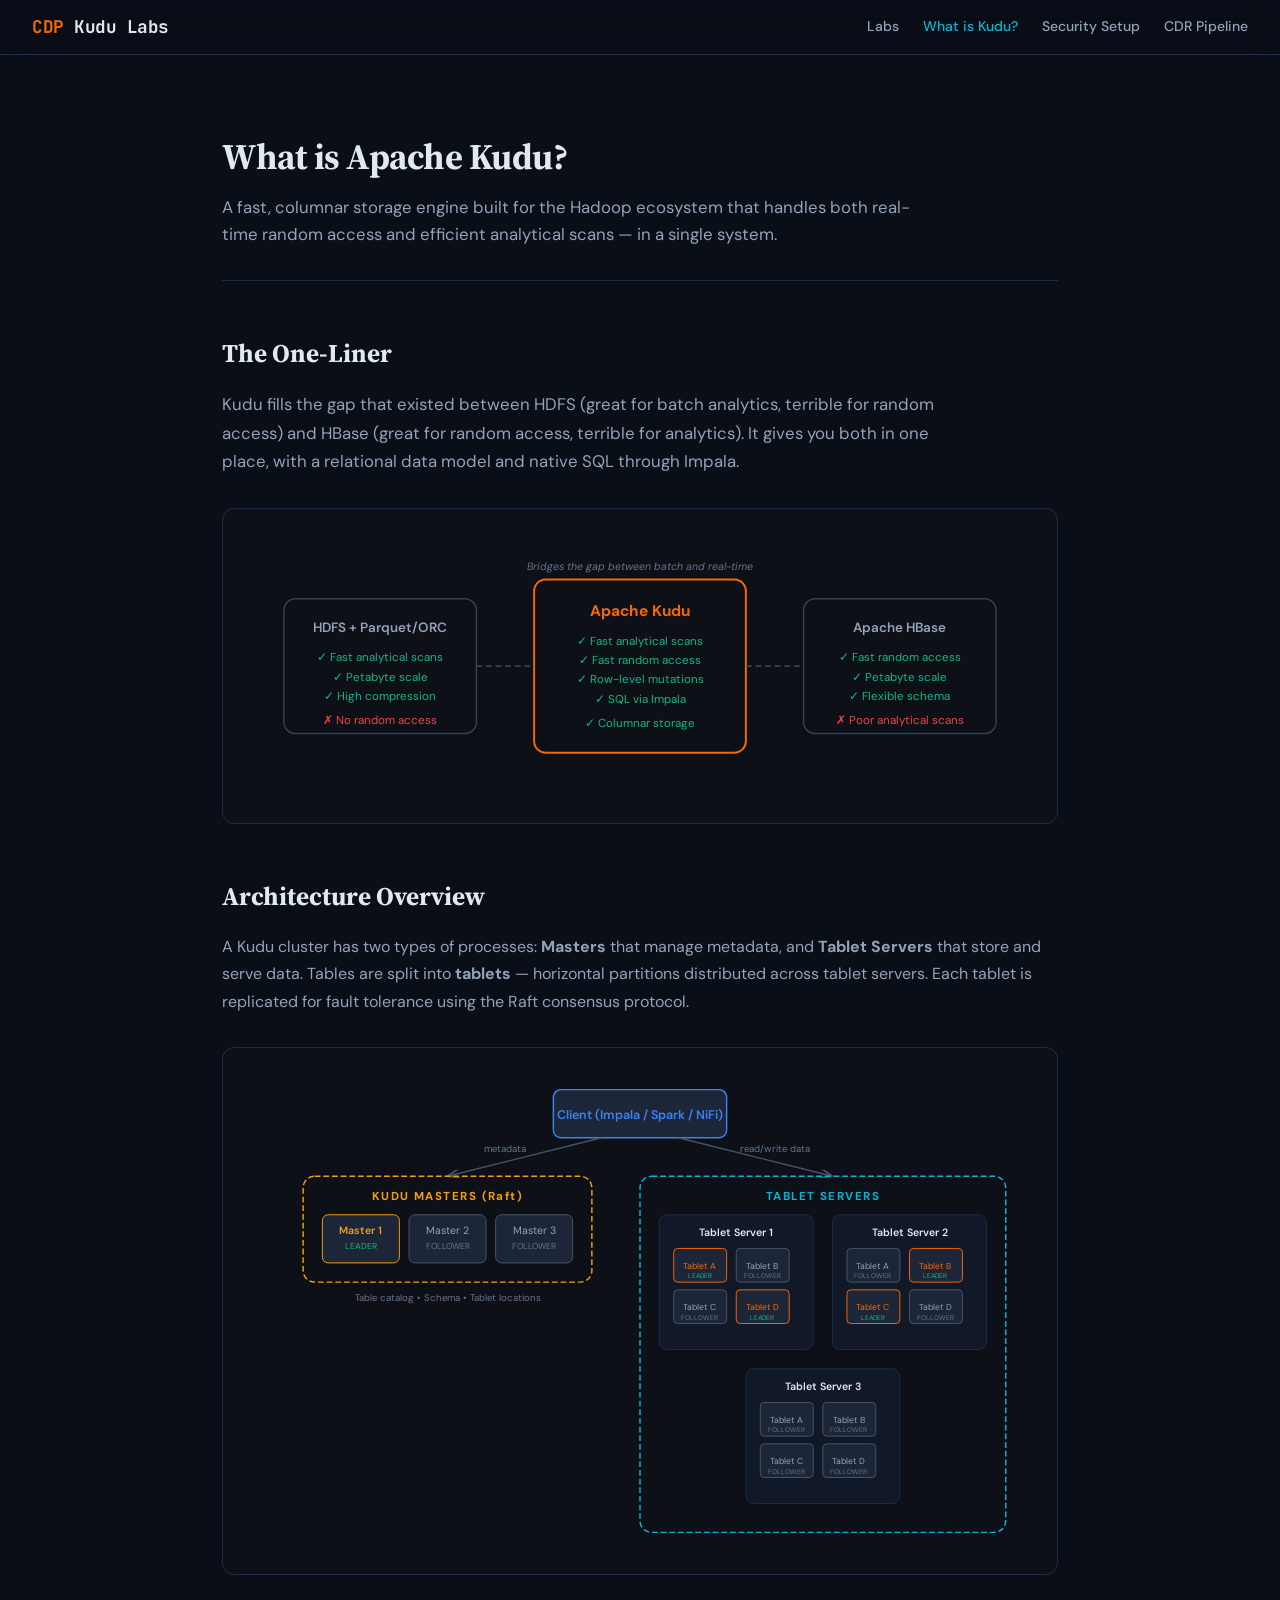
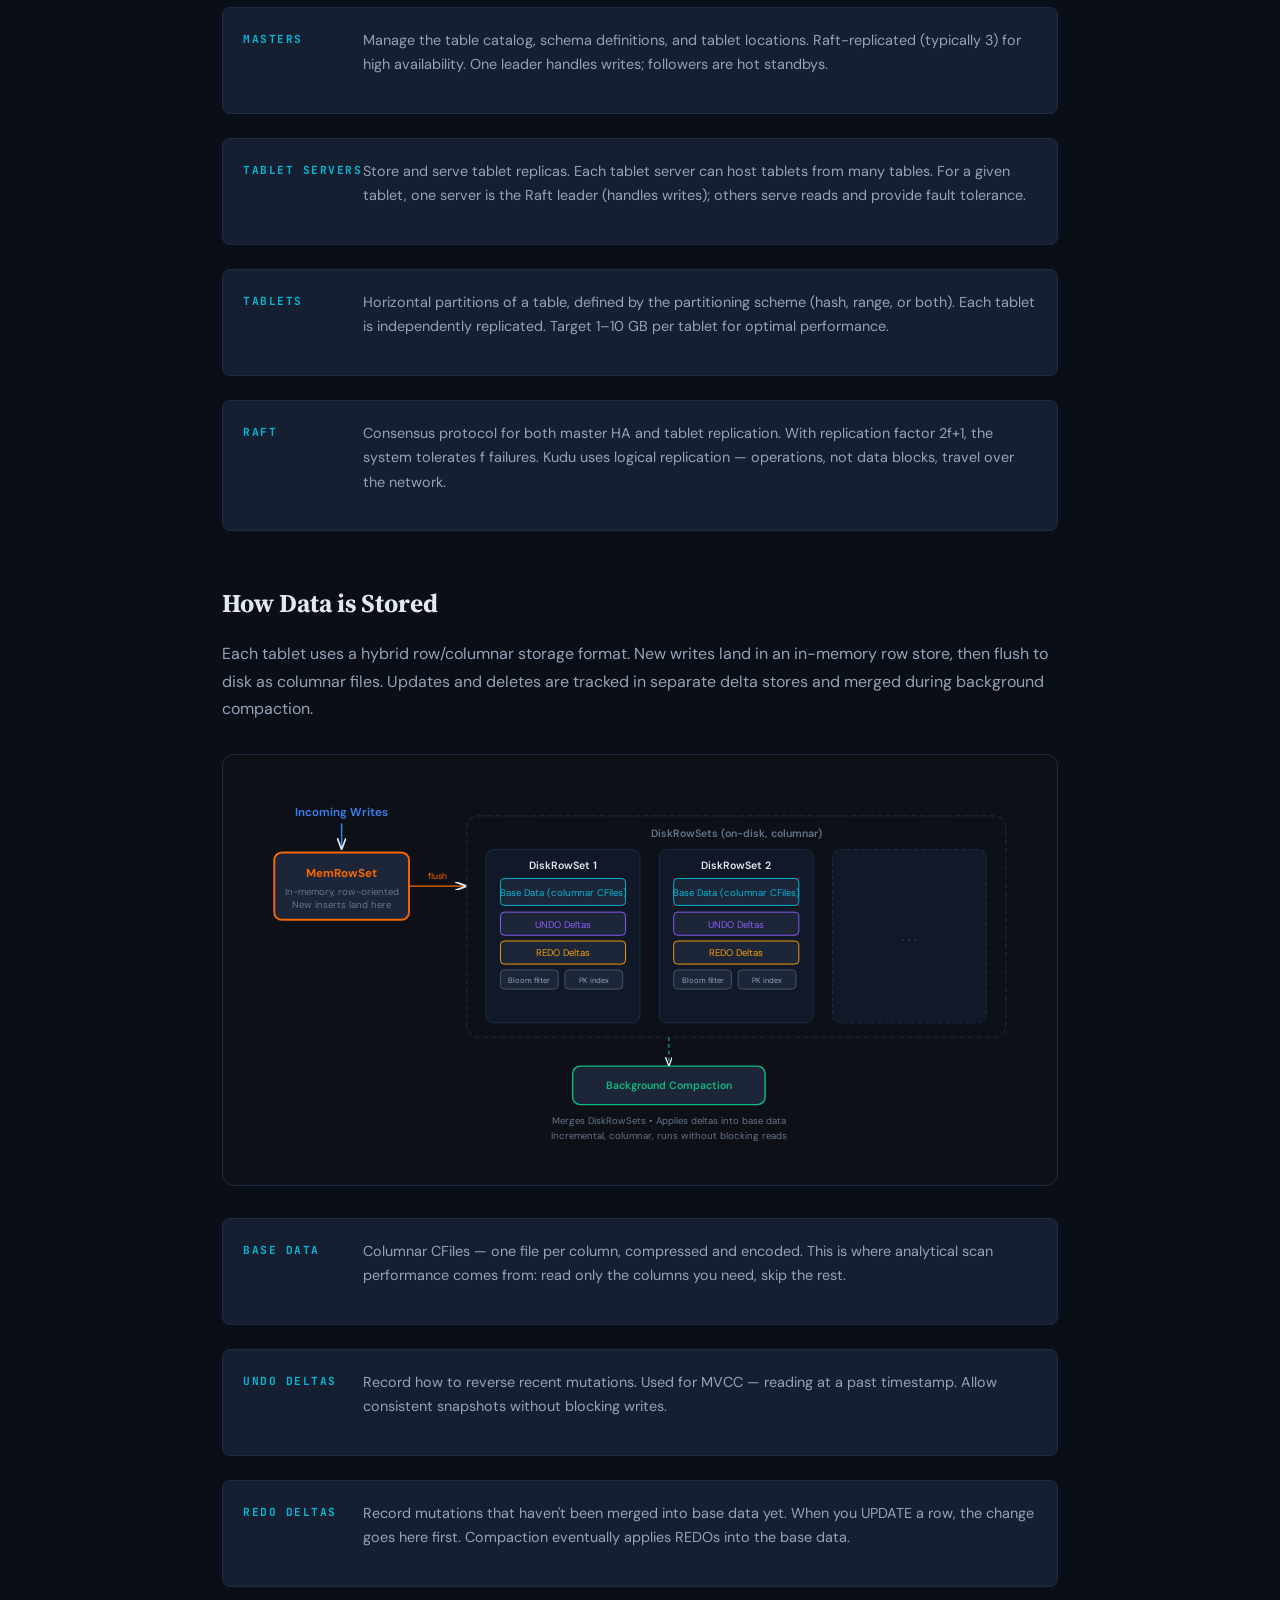
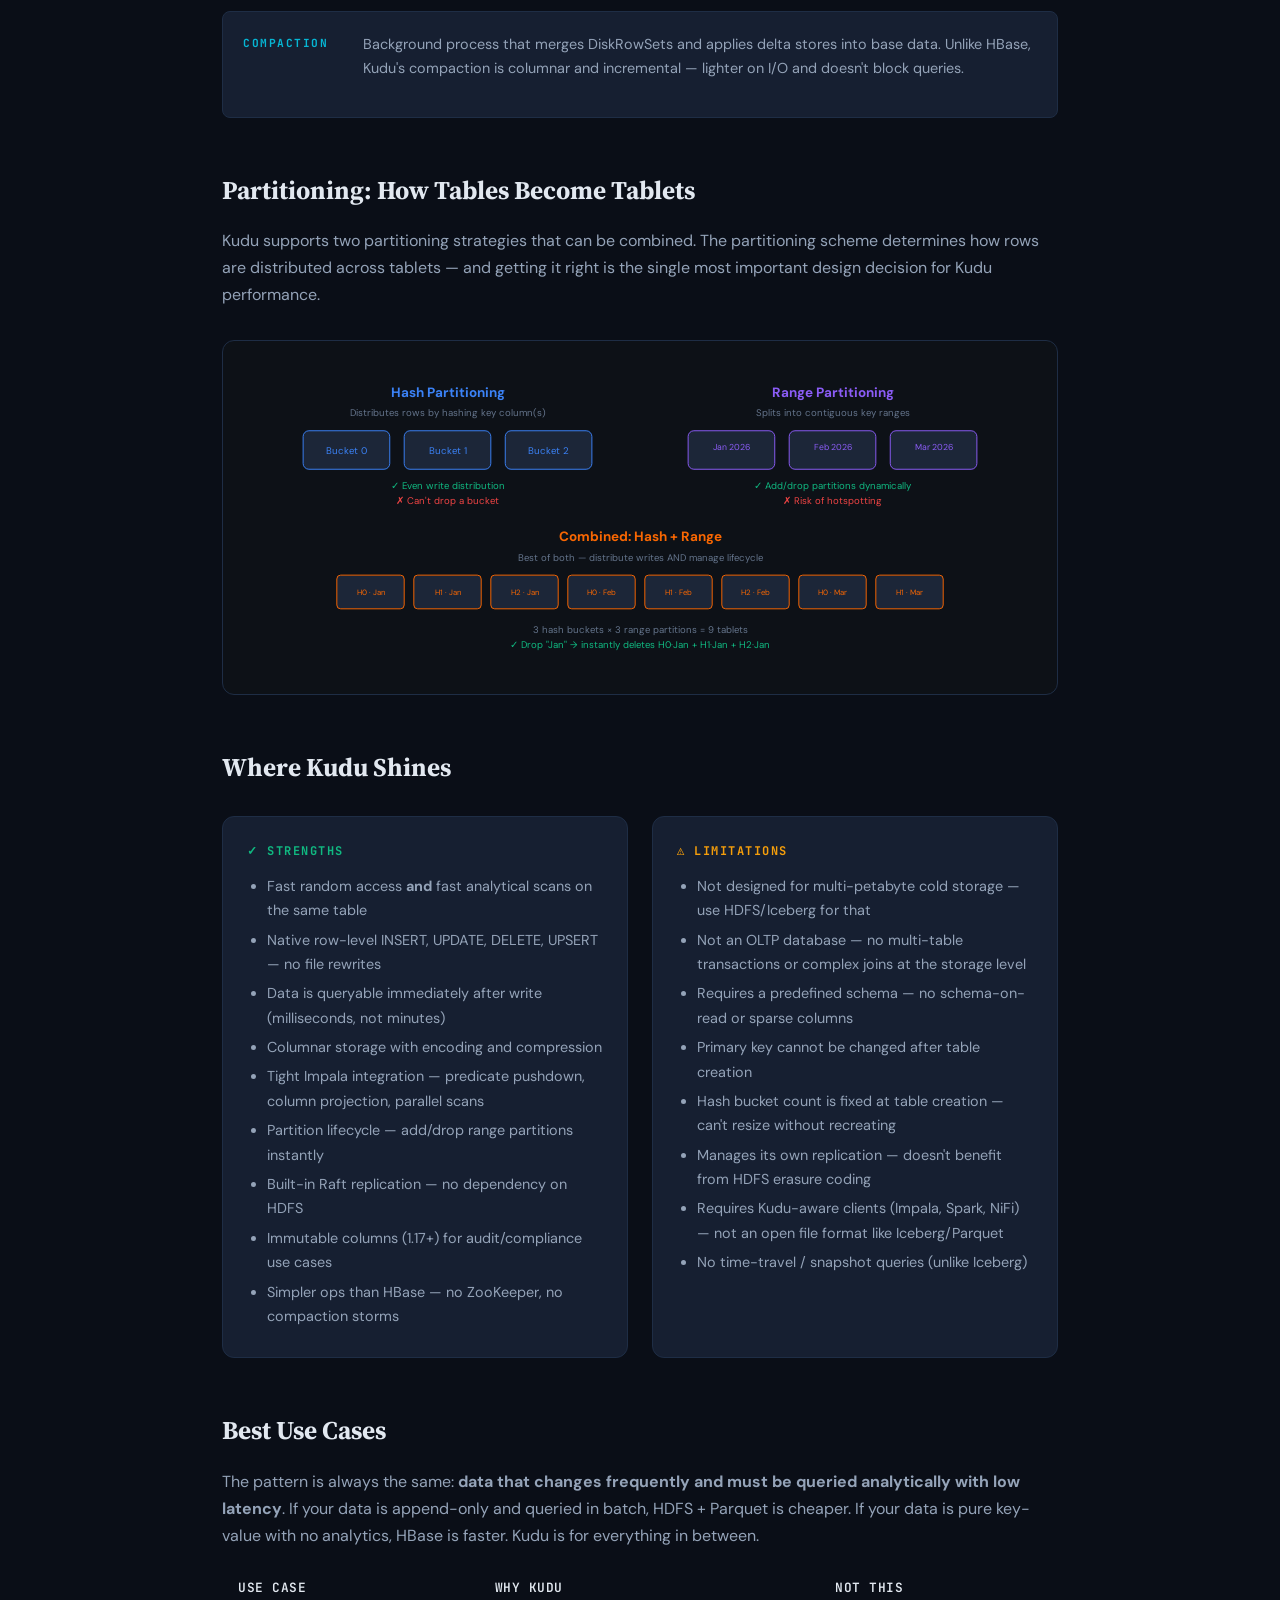
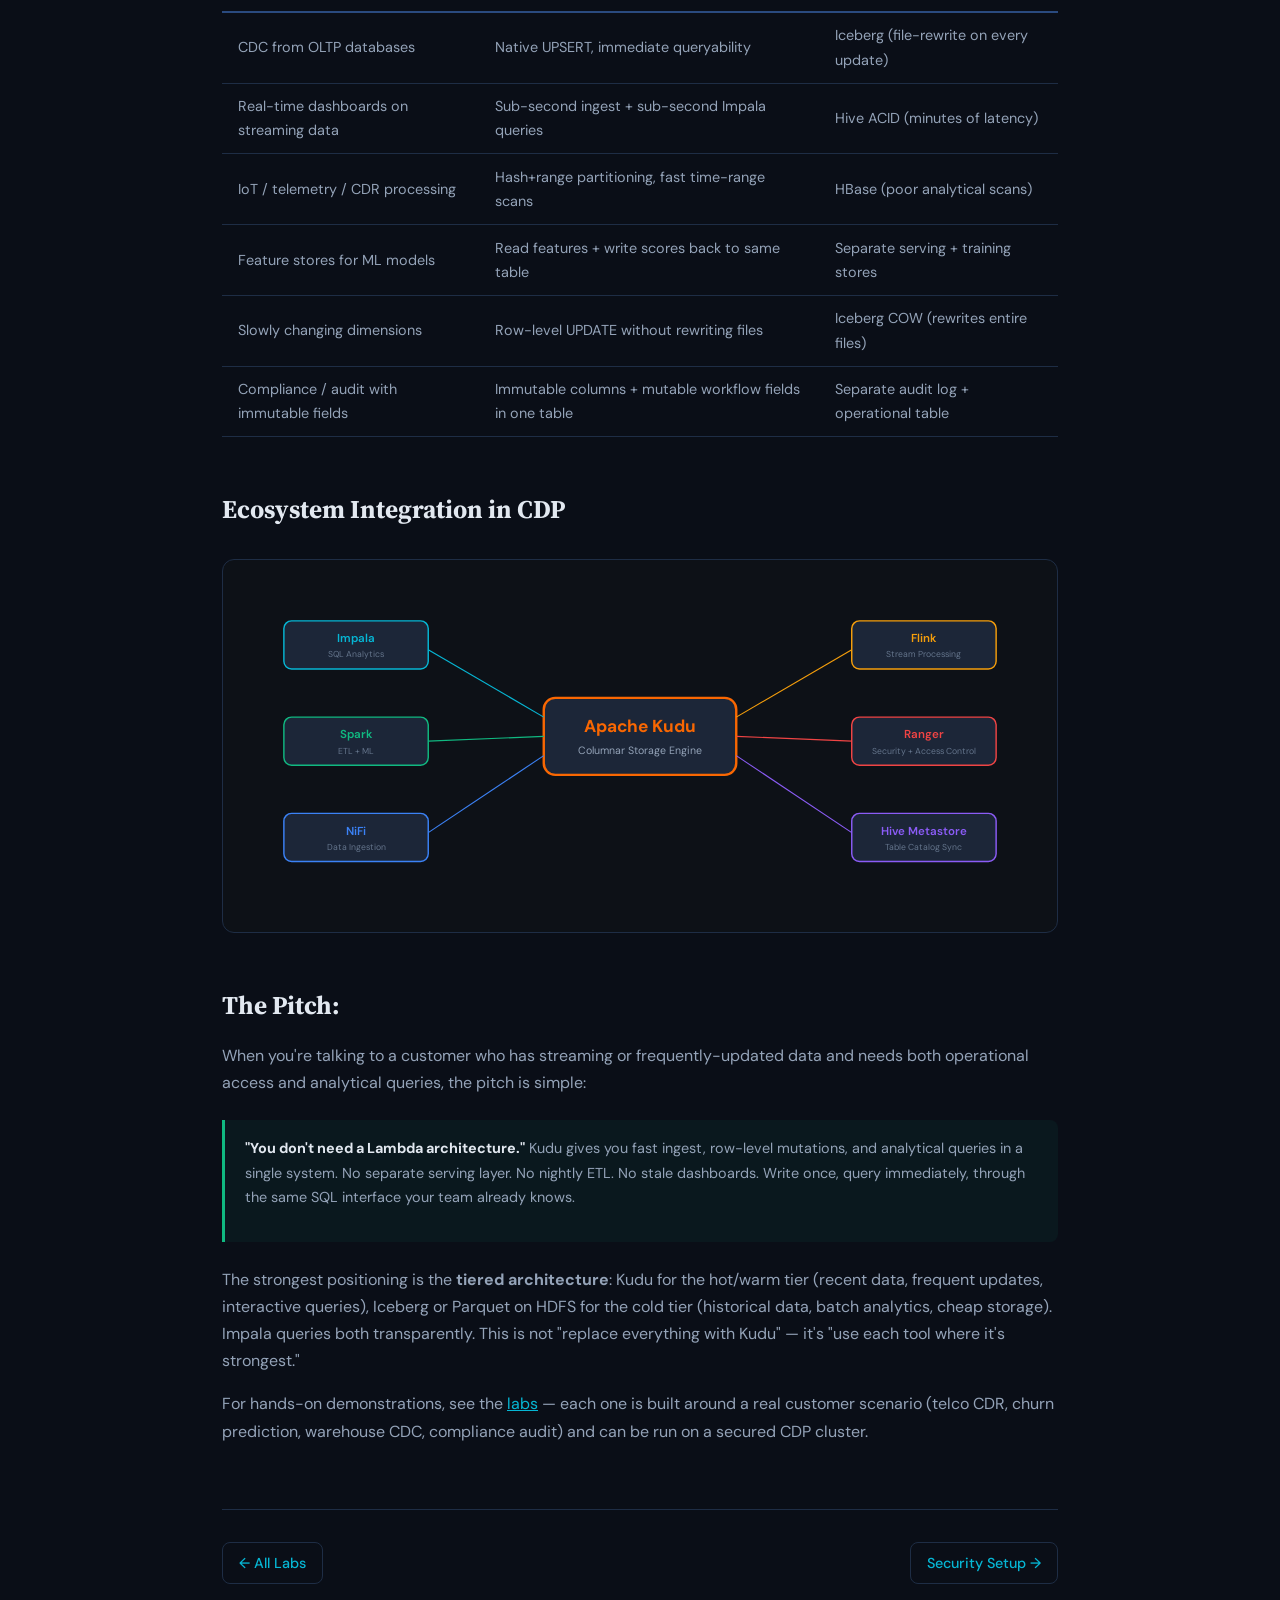
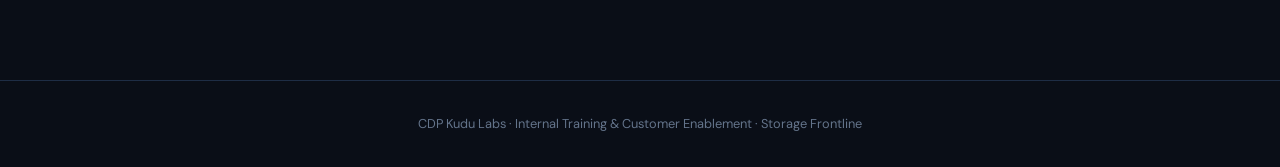
==== intro-kudu.html @ 57cf5c67 "Corrected some information on the about kudu page" ====
<!doctype html>
<html lang="en">
    <head>
        <meta charset="UTF-8" />
        <meta name="viewport" content="width=device-width, initial-scale=1.0" />
        <title>Introduction to Apache Kudu — CDP Kudu Labs</title>
        <link rel="stylesheet" href="styles.css" />
        <style>
            .diagram-container {
                background: var(--bg-code);
                border: 1px solid var(--border);
                border-radius: 12px;
                padding: 2rem;
                margin: 2rem 0;
                overflow-x: auto;
                display: flex;
                justify-content: center;
            }
            .diagram-container svg {
                max-width: 100%;
                height: auto;
            }
            .section-intro {
                font-size: 1.05rem;
                color: var(--text-secondary);
                line-height: 1.7;
                margin-bottom: 1.5rem;
                max-width: 750px;
            }
            .comparison-grid {
                display: grid;
                grid-template-columns: 1fr 1fr;
                gap: 1.5rem;
                margin: 2rem 0;
            }
            @media (max-width: 768px) {
                .comparison-grid {
                    grid-template-columns: 1fr;
                }
            }
            .comparison-card {
                background: var(--bg-card);
                border: 1px solid var(--border);
                border-radius: 12px;
                padding: 1.5rem;
            }
            .comparison-card h4 {
                font-family: "JetBrains Mono", monospace;
                font-size: 0.75rem;
                text-transform: uppercase;
                letter-spacing: 1.5px;
                margin-bottom: 0.75rem;
            }
            .comparison-card.strength h4 {
                color: var(--accent-green);
            }
            .comparison-card.weakness h4 {
                color: var(--accent-orange);
            }
            .comparison-card p,
            .comparison-card ul {
                color: var(--text-secondary);
                font-size: 0.9rem;
            }
            .comparison-card ul {
                margin-left: 1.25rem;
            }
            .comparison-card li {
                margin-bottom: 0.3rem;
            }
            .key-concept {
                display: flex;
                gap: 1.25rem;
                margin: 1.5rem 0;
                padding: 1.25rem;
                background: var(--bg-card);
                border: 1px solid var(--border);
                border-radius: 8px;
            }
            .key-concept .concept-label {
                font-family: "JetBrains Mono", monospace;
                font-size: 0.7rem;
                font-weight: 700;
                text-transform: uppercase;
                letter-spacing: 1.5px;
                color: var(--accent-cyan);
                white-space: nowrap;
                min-width: 100px;
                padding-top: 0.15rem;
            }
            .key-concept p {
                color: var(--text-secondary);
                font-size: 0.9rem;
                margin: 0;
            }
            .intro-section {
                margin: 3.5rem 0;
            }
            .intro-section h2 {
                font-family: "Source Serif 4", serif;
                font-size: 1.6rem;
                font-weight: 700;
                margin-bottom: 1.25rem;
                line-height: 1.3;
            }
            .intro-section h3 {
                font-size: 1.15rem;
                font-weight: 600;
                margin: 2rem 0 0.75rem;
            }
            .intro-section p {
                color: var(--text-secondary);
                margin-bottom: 1rem;
                line-height: 1.7;
            }
        </style>
    </head>
    <body>
        <header class="site-header">
            <a href="index.html" class="site-logo"
                ><span>CDP</span> Kudu Labs</a
            >
            <nav class="site-nav">
                <a href="index.html">Labs</a>
                <a href="intro-kudu.html" class="active">What is Kudu?</a>
                <a href="security-setup.html">Security Setup</a>
                <a href="lab1-cdr-pipeline.html">CDR Pipeline</a>
            </nav>
        </header>

        <div class="container">
            <div class="lab-header">
                <h1>What is Apache Kudu?</h1>
                <p class="lab-description">
                    A fast, columnar storage engine built for the Hadoop
                    ecosystem that handles both real-time random access and
                    efficient analytical scans — in a single system.
                </p>
            </div>

            <!-- ONE-LINE PITCH -->
            <div class="intro-section">
                <h2>The One-Liner</h2>
                <p class="section-intro">
                    Kudu fills the gap that existed between HDFS (great for
                    batch analytics, terrible for random access) and HBase
                    (great for random access, terrible for analytics). It gives
                    you both in one place, with a relational data model and
                    native SQL through Impala.
                </p>

                <div class="diagram-container">
                    <svg
                        viewBox="0 0 800 260"
                        xmlns="http://www.w3.org/2000/svg"
                        font-family="'DM Sans', sans-serif"
                    >
                        <!-- HDFS -->
                        <rect
                            x="30"
                            y="60"
                            width="200"
                            height="140"
                            rx="12"
                            fill="none"
                            stroke="#334155"
                            stroke-width="1.5"
                        />
                        <text
                            x="130"
                            y="95"
                            text-anchor="middle"
                            fill="#94a3b8"
                            font-size="14"
                            font-weight="600"
                        >
                            HDFS + Parquet/ORC
                        </text>
                        <text
                            x="130"
                            y="125"
                            text-anchor="middle"
                            fill="#10b981"
                            font-size="12"
                        >
                            ✓ Fast analytical scans
                        </text>
                        <text
                            x="130"
                            y="145"
                            text-anchor="middle"
                            fill="#10b981"
                            font-size="12"
                        >
                            ✓ Petabyte scale
                        </text>
                        <text
                            x="130"
                            y="165"
                            text-anchor="middle"
                            fill="#10b981"
                            font-size="12"
                        >
                            ✓ High compression
                        </text>
                        <text
                            x="130"
                            y="190"
                            text-anchor="middle"
                            fill="#ef4444"
                            font-size="12"
                        >
                            ✗ No random access
                        </text>
                        <!-- Kudu -->
                        <rect
                            x="290"
                            y="40"
                            width="220"
                            height="180"
                            rx="12"
                            fill="none"
                            stroke="#f96702"
                            stroke-width="2"
                        />
                        <text
                            x="400"
                            y="78"
                            text-anchor="middle"
                            fill="#f96702"
                            font-size="16"
                            font-weight="700"
                        >
                            Apache Kudu
                        </text>
                        <text
                            x="400"
                            y="108"
                            text-anchor="middle"
                            fill="#10b981"
                            font-size="12"
                        >
                            ✓ Fast analytical scans
                        </text>
                        <text
                            x="400"
                            y="128"
                            text-anchor="middle"
                            fill="#10b981"
                            font-size="12"
                        >
                            ✓ Fast random access
                        </text>
                        <text
                            x="400"
                            y="148"
                            text-anchor="middle"
                            fill="#10b981"
                            font-size="12"
                        >
                            ✓ Row-level mutations
                        </text>
                        <text
                            x="400"
                            y="168"
                            text-anchor="middle"
                            fill="#10b981"
                            font-size="12"
                        >
                            ✓ SQL via Impala
                        </text>
                        <text
                            x="400"
                            y="193"
                            text-anchor="middle"
                            fill="#10b981"
                            font-size="12"
                        >
                            ✓ Columnar storage
                        </text>
                        <!-- HBase -->
                        <rect
                            x="570"
                            y="60"
                            width="200"
                            height="140"
                            rx="12"
                            fill="none"
                            stroke="#334155"
                            stroke-width="1.5"
                        />
                        <text
                            x="670"
                            y="95"
                            text-anchor="middle"
                            fill="#94a3b8"
                            font-size="14"
                            font-weight="600"
                        >
                            Apache HBase
                        </text>
                        <text
                            x="670"
                            y="125"
                            text-anchor="middle"
                            fill="#10b981"
                            font-size="12"
                        >
                            ✓ Fast random access
                        </text>
                        <text
                            x="670"
                            y="145"
                            text-anchor="middle"
                            fill="#10b981"
                            font-size="12"
                        >
                            ✓ Petabyte scale
                        </text>
                        <text
                            x="670"
                            y="165"
                            text-anchor="middle"
                            fill="#10b981"
                            font-size="12"
                        >
                            ✓ Flexible schema
                        </text>
                        <text
                            x="670"
                            y="190"
                            text-anchor="middle"
                            fill="#ef4444"
                            font-size="12"
                        >
                            ✗ Poor analytical scans
                        </text>
                        <!-- Arrows -->
                        <line
                            x1="230"
                            y1="130"
                            x2="290"
                            y2="130"
                            stroke="#475569"
                            stroke-width="1.5"
                            stroke-dasharray="6,4"
                        />
                        <line
                            x1="510"
                            y1="130"
                            x2="570"
                            y2="130"
                            stroke="#475569"
                            stroke-width="1.5"
                            stroke-dasharray="6,4"
                        />
                        <!-- Labels -->
                        <text
                            x="400"
                            y="30"
                            text-anchor="middle"
                            fill="#64748b"
                            font-size="11"
                            font-style="italic"
                        >
                            Bridges the gap between batch and real-time
                        </text>
                    </svg>
                </div>
            </div>

            <!-- ARCHITECTURE -->
            <div class="intro-section">
                <h2>Architecture Overview</h2>

                <p>
                    A Kudu cluster has two types of processes:
                    <strong>Masters</strong> that manage metadata, and
                    <strong>Tablet Servers</strong> that store and serve data.
                    Tables are split into <strong>tablets</strong> — horizontal
                    partitions distributed across tablet servers. Each tablet is
                    replicated for fault tolerance using the Raft consensus
                    protocol.
                </p>

                <div class="diagram-container">
                    <svg
                        viewBox="0 0 800 480"
                        xmlns="http://www.w3.org/2000/svg"
                        font-family="'DM Sans', sans-serif"
                    >
                        <!-- Client -->
                        <rect
                            x="310"
                            y="10"
                            width="180"
                            height="50"
                            rx="8"
                            fill="#1c2638"
                            stroke="#3b82f6"
                            stroke-width="1.5"
                        />
                        <text
                            x="400"
                            y="40"
                            text-anchor="middle"
                            fill="#3b82f6"
                            font-size="13"
                            font-weight="600"
                        >
                            Client (Impala / Spark / NiFi)
                        </text>

                        <!-- Arrow client to master -->
                        <line
                            x1="360"
                            y1="60"
                            x2="200"
                            y2="100"
                            stroke="#475569"
                            stroke-width="1.5"
                            marker-end="url(#arr)"
                        />
                        <text
                            x="260"
                            y="75"
                            text-anchor="middle"
                            fill="#64748b"
                            font-size="10"
                        >
                            metadata
                        </text>
                        <!-- Arrow client to tservers -->
                        <line
                            x1="440"
                            y1="60"
                            x2="600"
                            y2="100"
                            stroke="#475569"
                            stroke-width="1.5"
                            marker-end="url(#arr)"
                        />
                        <text
                            x="540"
                            y="75"
                            text-anchor="middle"
                            fill="#64748b"
                            font-size="10"
                        >
                            read/write data
                        </text>

                        <!-- Masters -->
                        <rect
                            x="50"
                            y="100"
                            width="300"
                            height="110"
                            rx="12"
                            fill="none"
                            stroke="#f59e0b"
                            stroke-width="1.5"
                            stroke-dasharray="6,3"
                        />
                        <text
                            x="200"
                            y="125"
                            text-anchor="middle"
                            fill="#f59e0b"
                            font-size="12"
                            font-weight="700"
                            letter-spacing="1.5"
                        >
                            KUDU MASTERS (Raft)
                        </text>

                        <rect
                            x="70"
                            y="140"
                            width="80"
                            height="50"
                            rx="6"
                            fill="#1c2638"
                            stroke="#f59e0b"
                            stroke-width="1"
                        />
                        <text
                            x="110"
                            y="160"
                            text-anchor="middle"
                            fill="#f59e0b"
                            font-size="11"
                            font-weight="600"
                        >
                            Master 1
                        </text>
                        <text
                            x="110"
                            y="176"
                            text-anchor="middle"
                            fill="#10b981"
                            font-size="9"
                        >
                            LEADER
                        </text>

                        <rect
                            x="160"
                            y="140"
                            width="80"
                            height="50"
                            rx="6"
                            fill="#1c2638"
                            stroke="#475569"
                            stroke-width="1"
                        />
                        <text
                            x="200"
                            y="160"
                            text-anchor="middle"
                            fill="#94a3b8"
                            font-size="11"
                        >
                            Master 2
                        </text>
                        <text
                            x="200"
                            y="176"
                            text-anchor="middle"
                            fill="#64748b"
                            font-size="9"
                        >
                            FOLLOWER
                        </text>

                        <rect
                            x="250"
                            y="140"
                            width="80"
                            height="50"
                            rx="6"
                            fill="#1c2638"
                            stroke="#475569"
                            stroke-width="1"
                        />
                        <text
                            x="290"
                            y="160"
                            text-anchor="middle"
                            fill="#94a3b8"
                            font-size="11"
                        >
                            Master 3
                        </text>
                        <text
                            x="290"
                            y="176"
                            text-anchor="middle"
                            fill="#64748b"
                            font-size="9"
                        >
                            FOLLOWER
                        </text>

                        <!-- What masters do -->
                        <text
                            x="200"
                            y="230"
                            text-anchor="middle"
                            fill="#64748b"
                            font-size="10"
                        >
                            Table catalog • Schema • Tablet locations
                        </text>

                        <!-- Tablet Servers -->
                        <rect
                            x="400"
                            y="100"
                            width="380"
                            height="370"
                            rx="12"
                            fill="none"
                            stroke="#06b6d4"
                            stroke-width="1.5"
                            stroke-dasharray="6,3"
                        />
                        <text
                            x="590"
                            y="125"
                            text-anchor="middle"
                            fill="#06b6d4"
                            font-size="12"
                            font-weight="700"
                            letter-spacing="1.5"
                        >
                            TABLET SERVERS
                        </text>

                        <!-- TServer 1 -->
                        <rect
                            x="420"
                            y="140"
                            width="160"
                            height="140"
                            rx="8"
                            fill="#111827"
                            stroke="#1e2d45"
                            stroke-width="1"
                        />
                        <text
                            x="500"
                            y="162"
                            text-anchor="middle"
                            fill="#e2e8f0"
                            font-size="11"
                            font-weight="600"
                        >
                            Tablet Server 1
                        </text>
                        <rect
                            x="435"
                            y="175"
                            width="55"
                            height="35"
                            rx="4"
                            fill="#1c2638"
                            stroke="#f96702"
                            stroke-width="1"
                        />
                        <text
                            x="462"
                            y="196"
                            text-anchor="middle"
                            fill="#f96702"
                            font-size="9"
                        >
                            Tablet A
                        </text>
                        <text
                            x="462"
                            y="206"
                            text-anchor="middle"
                            fill="#10b981"
                            font-size="7"
                        >
                            LEADER
                        </text>
                        <rect
                            x="500"
                            y="175"
                            width="55"
                            height="35"
                            rx="4"
                            fill="#1c2638"
                            stroke="#475569"
                            stroke-width="1"
                        />
                        <text
                            x="527"
                            y="196"
                            text-anchor="middle"
                            fill="#94a3b8"
                            font-size="9"
                        >
                            Tablet B
                        </text>
                        <text
                            x="527"
                            y="206"
                            text-anchor="middle"
                            fill="#64748b"
                            font-size="7"
                        >
                            FOLLOWER
                        </text>
                        <rect
                            x="435"
                            y="218"
                            width="55"
                            height="35"
                            rx="4"
                            fill="#1c2638"
                            stroke="#475569"
                            stroke-width="1"
                        />
                        <text
                            x="462"
                            y="239"
                            text-anchor="middle"
                            fill="#94a3b8"
                            font-size="9"
                        >
                            Tablet C
                        </text>
                        <text
                            x="462"
                            y="249"
                            text-anchor="middle"
                            fill="#64748b"
                            font-size="7"
                        >
                            FOLLOWER
                        </text>
                        <rect
                            x="500"
                            y="218"
                            width="55"
                            height="35"
                            rx="4"
                            fill="#1c2638"
                            stroke="#f96702"
                            stroke-width="1"
                        />
                        <text
                            x="527"
                            y="239"
                            text-anchor="middle"
                            fill="#f96702"
                            font-size="9"
                        >
                            Tablet D
                        </text>
                        <text
                            x="527"
                            y="249"
                            text-anchor="middle"
                            fill="#10b981"
                            font-size="7"
                        >
                            LEADER
                        </text>

                        <!-- TServer 2 -->
                        <rect
                            x="600"
                            y="140"
                            width="160"
                            height="140"
                            rx="8"
                            fill="#111827"
                            stroke="#1e2d45"
                            stroke-width="1"
                        />
                        <text
                            x="680"
                            y="162"
                            text-anchor="middle"
                            fill="#e2e8f0"
                            font-size="11"
                            font-weight="600"
                        >
                            Tablet Server 2
                        </text>
                        <rect
                            x="615"
                            y="175"
                            width="55"
                            height="35"
                            rx="4"
                            fill="#1c2638"
                            stroke="#475569"
                            stroke-width="1"
                        />
                        <text
                            x="642"
                            y="196"
                            text-anchor="middle"
                            fill="#94a3b8"
                            font-size="9"
                        >
                            Tablet A
                        </text>
                        <text
                            x="642"
                            y="206"
                            text-anchor="middle"
                            fill="#64748b"
                            font-size="7"
                        >
                            FOLLOWER
                        </text>
                        <rect
                            x="680"
                            y="175"
                            width="55"
                            height="35"
                            rx="4"
                            fill="#1c2638"
                            stroke="#f96702"
                            stroke-width="1"
                        />
                        <text
                            x="707"
                            y="196"
                            text-anchor="middle"
                            fill="#f96702"
                            font-size="9"
                        >
                            Tablet B
                        </text>
                        <text
                            x="707"
                            y="206"
                            text-anchor="middle"
                            fill="#10b981"
                            font-size="7"
                        >
                            LEADER
                        </text>
                        <rect
                            x="615"
                            y="218"
                            width="55"
                            height="35"
                            rx="4"
                            fill="#1c2638"
                            stroke="#f96702"
                            stroke-width="1"
                        />
                        <text
                            x="642"
                            y="239"
                            text-anchor="middle"
                            fill="#f96702"
                            font-size="9"
                        >
                            Tablet C
                        </text>
                        <text
                            x="642"
                            y="249"
                            text-anchor="middle"
                            fill="#10b981"
                            font-size="7"
                        >
                            LEADER
                        </text>
                        <rect
                            x="680"
                            y="218"
                            width="55"
                            height="35"
                            rx="4"
                            fill="#1c2638"
                            stroke="#475569"
                            stroke-width="1"
                        />
                        <text
                            x="707"
                            y="239"
                            text-anchor="middle"
                            fill="#94a3b8"
                            font-size="9"
                        >
                            Tablet D
                        </text>
                        <text
                            x="707"
                            y="249"
                            text-anchor="middle"
                            fill="#64748b"
                            font-size="7"
                        >
                            FOLLOWER
                        </text>

                        <!-- TServer 3 -->
                        <rect
                            x="510"
                            y="300"
                            width="160"
                            height="140"
                            rx="8"
                            fill="#111827"
                            stroke="#1e2d45"
                            stroke-width="1"
                        />
                        <text
                            x="590"
                            y="322"
                            text-anchor="middle"
                            fill="#e2e8f0"
                            font-size="11"
                            font-weight="600"
                        >
                            Tablet Server 3
                        </text>
                        <rect
                            x="525"
                            y="335"
                            width="55"
                            height="35"
                            rx="4"
                            fill="#1c2638"
                            stroke="#475569"
                            stroke-width="1"
                        />
                        <text
                            x="552"
                            y="356"
                            text-anchor="middle"
                            fill="#94a3b8"
                            font-size="9"
                        >
                            Tablet A
                        </text>
                        <text
                            x="552"
                            y="366"
                            text-anchor="middle"
                            fill="#64748b"
                            font-size="7"
                        >
                            FOLLOWER
                        </text>
                        <rect
                            x="590"
                            y="335"
                            width="55"
                            height="35"
                            rx="4"
                            fill="#1c2638"
                            stroke="#475569"
                            stroke-width="1"
                        />
                        <text
                            x="617"
                            y="356"
                            text-anchor="middle"
                            fill="#94a3b8"
                            font-size="9"
                        >
                            Tablet B
                        </text>
                        <text
                            x="617"
                            y="366"
                            text-anchor="middle"
                            fill="#64748b"
                            font-size="7"
                        >
                            FOLLOWER
                        </text>
                        <rect
                            x="525"
                            y="378"
                            width="55"
                            height="35"
                            rx="4"
                            fill="#1c2638"
                            stroke="#475569"
                            stroke-width="1"
                        />
                        <text
                            x="552"
                            y="399"
                            text-anchor="middle"
                            fill="#94a3b8"
                            font-size="9"
                        >
                            Tablet C
                        </text>
                        <text
                            x="552"
                            y="409"
                            text-anchor="middle"
                            fill="#64748b"
                            font-size="7"
                        >
                            FOLLOWER
                        </text>
                        <rect
                            x="590"
                            y="378"
                            width="55"
                            height="35"
                            rx="4"
                            fill="#1c2638"
                            stroke="#475569"
                            stroke-width="1"
                        />
                        <text
                            x="617"
                            y="399"
                            text-anchor="middle"
                            fill="#94a3b8"
                            font-size="9"
                        >
                            Tablet D
                        </text>
                        <text
                            x="617"
                            y="409"
                            text-anchor="middle"
                            fill="#64748b"
                            font-size="7"
                        >
                            FOLLOWER
                        </text>

                        <!-- Arrow marker -->
                        <defs>
                            <marker
                                id="arr"
                                markerWidth="8"
                                markerHeight="6"
                                refX="8"
                                refY="3"
                                orient="auto"
                            >
                                <path
                                    d="M0,0 L8,3 L0,6"
                                    fill="none"
                                    stroke="#475569"
                                    stroke-width="1.2"
                                />
                            </marker>
                        </defs>
                    </svg>
                </div>

                <div class="key-concept">
                    <div class="concept-label">Masters</div>
                    <p>
                        Manage the table catalog, schema definitions, and tablet
                        locations. Raft-replicated (typically 3) for high
                        availability. One leader handles writes; followers are
                        hot standbys.
                    </p>
                </div>
                <div class="key-concept">
                    <div class="concept-label">Tablet Servers</div>
                    <p>
                        Store and serve tablet replicas. Each tablet server can
                        host tablets from many tables. For a given tablet, one
                        server is the Raft leader (handles writes); others serve
                        reads and provide fault tolerance.
                    </p>
                </div>
                <div class="key-concept">
                    <div class="concept-label">Tablets</div>
                    <p>
                        Horizontal partitions of a table, defined by the
                        partitioning scheme (hash, range, or both). Each tablet
                        is independently replicated. Target 1–10 GB per tablet
                        for optimal performance.
                    </p>
                </div>
                <div class="key-concept">
                    <div class="concept-label">Raft</div>
                    <p>
                        Consensus protocol for both master HA and tablet
                        replication. With replication factor 2f+1, the system
                        tolerates f failures. Kudu uses logical replication —
                        operations, not data blocks, travel over the network.
                    </p>
                </div>
            </div>

            <!-- STORAGE INTERNALS -->
            <div class="intro-section">
                <h2>How Data is Stored</h2>

                <p>
                    Each tablet uses a hybrid row/columnar storage format. New
                    writes land in an in-memory row store, then flush to disk as
                    columnar files. Updates and deletes are tracked in separate
                    delta stores and merged during background compaction.
                </p>

                <div class="diagram-container">
                    <svg
                        viewBox="0 0 800 380"
                        xmlns="http://www.w3.org/2000/svg"
                        font-family="'DM Sans', sans-serif"
                    >
                        <!-- Incoming writes -->
                        <text
                            x="90"
                            y="30"
                            text-anchor="middle"
                            fill="#3b82f6"
                            font-size="12"
                            font-weight="600"
                        >
                            Incoming Writes
                        </text>
                        <line
                            x1="90"
                            y1="38"
                            x2="90"
                            y2="65"
                            stroke="#3b82f6"
                            stroke-width="1.5"
                            marker-end="url(#arr2)"
                        />

                        <!-- MemRowSet -->
                        <rect
                            x="20"
                            y="68"
                            width="140"
                            height="70"
                            rx="8"
                            fill="#1c2638"
                            stroke="#f96702"
                            stroke-width="2"
                        />
                        <text
                            x="90"
                            y="93"
                            text-anchor="middle"
                            fill="#f96702"
                            font-size="12"
                            font-weight="700"
                        >
                            MemRowSet
                        </text>
                        <text
                            x="90"
                            y="112"
                            text-anchor="middle"
                            fill="#64748b"
                            font-size="10"
                        >
                            In-memory, row-oriented
                        </text>
                        <text
                            x="90"
                            y="126"
                            text-anchor="middle"
                            fill="#64748b"
                            font-size="10"
                        >
                            New inserts land here
                        </text>

                        <!-- Flush arrow -->
                        <line
                            x1="160"
                            y1="103"
                            x2="220"
                            y2="103"
                            stroke="#f96702"
                            stroke-width="1.5"
                            marker-end="url(#arr2)"
                        />
                        <text
                            x="190"
                            y="96"
                            text-anchor="middle"
                            fill="#f96702"
                            font-size="9"
                        >
                            flush
                        </text>

                        <!-- DiskRowSets -->
                        <rect
                            x="220"
                            y="30"
                            width="560"
                            height="230"
                            rx="12"
                            fill="none"
                            stroke="#1e2d45"
                            stroke-width="1"
                            stroke-dasharray="6,3"
                        />
                        <text
                            x="500"
                            y="52"
                            text-anchor="middle"
                            fill="#64748b"
                            font-size="11"
                            font-weight="600"
                        >
                            DiskRowSets (on-disk, columnar)
                        </text>

                        <!-- DRS 1 -->
                        <rect
                            x="240"
                            y="65"
                            width="160"
                            height="180"
                            rx="8"
                            fill="#111827"
                            stroke="#1e2d45"
                            stroke-width="1"
                        />
                        <text
                            x="320"
                            y="85"
                            text-anchor="middle"
                            fill="#e2e8f0"
                            font-size="11"
                            font-weight="600"
                        >
                            DiskRowSet 1
                        </text>

                        <rect
                            x="255"
                            y="95"
                            width="130"
                            height="28"
                            rx="4"
                            fill="#1c2638"
                            stroke="#06b6d4"
                            stroke-width="1"
                        />
                        <text
                            x="320"
                            y="113"
                            text-anchor="middle"
                            fill="#06b6d4"
                            font-size="10"
                        >
                            Base Data (columnar CFiles)
                        </text>

                        <rect
                            x="255"
                            y="130"
                            width="130"
                            height="24"
                            rx="4"
                            fill="#1c2638"
                            stroke="#8b5cf6"
                            stroke-width="1"
                        />
                        <text
                            x="320"
                            y="146"
                            text-anchor="middle"
                            fill="#8b5cf6"
                            font-size="10"
                        >
                            UNDO Deltas
                        </text>

                        <rect
                            x="255"
                            y="160"
                            width="130"
                            height="24"
                            rx="4"
                            fill="#1c2638"
                            stroke="#f59e0b"
                            stroke-width="1"
                        />
                        <text
                            x="320"
                            y="176"
                            text-anchor="middle"
                            fill="#f59e0b"
                            font-size="10"
                        >
                            REDO Deltas
                        </text>

                        <rect
                            x="255"
                            y="190"
                            width="60"
                            height="20"
                            rx="4"
                            fill="#1c2638"
                            stroke="#475569"
                            stroke-width="1"
                        />
                        <text
                            x="285"
                            y="204"
                            text-anchor="middle"
                            fill="#94a3b8"
                            font-size="8"
                        >
                            Bloom filter
                        </text>

                        <rect
                            x="322"
                            y="190"
                            width="60"
                            height="20"
                            rx="4"
                            fill="#1c2638"
                            stroke="#475569"
                            stroke-width="1"
                        />
                        <text
                            x="352"
                            y="204"
                            text-anchor="middle"
                            fill="#94a3b8"
                            font-size="8"
                        >
                            PK index
                        </text>

                        <!-- DRS 2 -->
                        <rect
                            x="420"
                            y="65"
                            width="160"
                            height="180"
                            rx="8"
                            fill="#111827"
                            stroke="#1e2d45"
                            stroke-width="1"
                        />
                        <text
                            x="500"
                            y="85"
                            text-anchor="middle"
                            fill="#e2e8f0"
                            font-size="11"
                            font-weight="600"
                        >
                            DiskRowSet 2
                        </text>
                        <rect
                            x="435"
                            y="95"
                            width="130"
                            height="28"
                            rx="4"
                            fill="#1c2638"
                            stroke="#06b6d4"
                            stroke-width="1"
                        />
                        <text
                            x="500"
                            y="113"
                            text-anchor="middle"
                            fill="#06b6d4"
                            font-size="10"
                        >
                            Base Data (columnar CFiles)
                        </text>
                        <rect
                            x="435"
                            y="130"
                            width="130"
                            height="24"
                            rx="4"
                            fill="#1c2638"
                            stroke="#8b5cf6"
                            stroke-width="1"
                        />
                        <text
                            x="500"
                            y="146"
                            text-anchor="middle"
                            fill="#8b5cf6"
                            font-size="10"
                        >
                            UNDO Deltas
                        </text>
                        <rect
                            x="435"
                            y="160"
                            width="130"
                            height="24"
                            rx="4"
                            fill="#1c2638"
                            stroke="#f59e0b"
                            stroke-width="1"
                        />
                        <text
                            x="500"
                            y="176"
                            text-anchor="middle"
                            fill="#f59e0b"
                            font-size="10"
                        >
                            REDO Deltas
                        </text>
                        <rect
                            x="435"
                            y="190"
                            width="60"
                            height="20"
                            rx="4"
                            fill="#1c2638"
                            stroke="#475569"
                            stroke-width="1"
                        />
                        <text
                            x="465"
                            y="204"
                            text-anchor="middle"
                            fill="#94a3b8"
                            font-size="8"
                        >
                            Bloom filter
                        </text>
                        <rect
                            x="502"
                            y="190"
                            width="60"
                            height="20"
                            rx="4"
                            fill="#1c2638"
                            stroke="#475569"
                            stroke-width="1"
                        />
                        <text
                            x="532"
                            y="204"
                            text-anchor="middle"
                            fill="#94a3b8"
                            font-size="8"
                        >
                            PK index
                        </text>

                        <!-- DRS N -->
                        <rect
                            x="600"
                            y="65"
                            width="160"
                            height="180"
                            rx="8"
                            fill="#111827"
                            stroke="#1e2d45"
                            stroke-width="1"
                            stroke-dasharray="4,3"
                        />
                        <text
                            x="680"
                            y="160"
                            text-anchor="middle"
                            fill="#475569"
                            font-size="13"
                        >
                            . . .
                        </text>

                        <!-- Compaction -->
                        <rect
                            x="330"
                            y="290"
                            width="200"
                            height="40"
                            rx="8"
                            fill="#1c2638"
                            stroke="#10b981"
                            stroke-width="1.5"
                        />
                        <text
                            x="430"
                            y="314"
                            text-anchor="middle"
                            fill="#10b981"
                            font-size="11"
                            font-weight="600"
                        >
                            Background Compaction
                        </text>
                        <line
                            x1="430"
                            y1="260"
                            x2="430"
                            y2="290"
                            stroke="#10b981"
                            stroke-width="1.2"
                            stroke-dasharray="4,3"
                            marker-end="url(#arr2)"
                        />
                        <text
                            x="430"
                            y="350"
                            text-anchor="middle"
                            fill="#64748b"
                            font-size="10"
                        >
                            Merges DiskRowSets • Applies deltas into base data
                        </text>
                        <text
                            x="430"
                            y="366"
                            text-anchor="middle"
                            fill="#64748b"
                            font-size="10"
                        >
                            Incremental, columnar, runs without blocking reads
                        </text>

                        <defs>
                            <marker
                                id="arr2"
                                markerWidth="8"
                                markerHeight="6"
                                refX="8"
                                refY="3"
                                orient="auto"
                            >
                                <path
                                    d="M0,0 L8,3 L0,6"
                                    fill="none"
                                    stroke="currentColor"
                                    stroke-width="1.2"
                                />
                            </marker>
                        </defs>
                    </svg>
                </div>

                <div class="key-concept">
                    <div class="concept-label">Base Data</div>
                    <p>
                        Columnar CFiles — one file per column, compressed and
                        encoded. This is where analytical scan performance comes
                        from: read only the columns you need, skip the rest.
                    </p>
                </div>
                <div class="key-concept">
                    <div class="concept-label">UNDO Deltas</div>
                    <p>
                        Record how to reverse recent mutations. Used for MVCC —
                        reading at a past timestamp. Allow consistent snapshots
                        without blocking writes.
                    </p>
                </div>
                <div class="key-concept">
                    <div class="concept-label">REDO Deltas</div>
                    <p>
                        Record mutations that haven't been merged into base data
                        yet. When you UPDATE a row, the change goes here first.
                        Compaction eventually applies REDOs into the base data.
                    </p>
                </div>
                <div class="key-concept">
                    <div class="concept-label">Compaction</div>
                    <p>
                        Background process that merges DiskRowSets and applies
                        delta stores into base data. Unlike HBase, Kudu's
                        compaction is columnar and incremental — lighter on I/O
                        and doesn't block queries.
                    </p>
                </div>
            </div>

            <!-- PARTITIONING -->
            <div class="intro-section">
                <h2>Partitioning: How Tables Become Tablets</h2>

                <p>
                    Kudu supports two partitioning strategies that can be
                    combined. The partitioning scheme determines how rows are
                    distributed across tablets — and getting it right is the
                    single most important design decision for Kudu performance.
                </p>

                <div class="diagram-container">
                    <svg
                        viewBox="0 0 800 300"
                        xmlns="http://www.w3.org/2000/svg"
                        font-family="'DM Sans', sans-serif"
                    >
                        <!-- Hash -->
                        <text
                            x="200"
                            y="25"
                            text-anchor="middle"
                            fill="#3b82f6"
                            font-size="14"
                            font-weight="700"
                        >
                            Hash Partitioning
                        </text>
                        <text
                            x="200"
                            y="45"
                            text-anchor="middle"
                            fill="#64748b"
                            font-size="10"
                        >
                            Distributes rows by hashing key column(s)
                        </text>
                        <rect
                            x="50"
                            y="60"
                            width="90"
                            height="40"
                            rx="6"
                            fill="#1c2638"
                            stroke="#3b82f6"
                            stroke-width="1"
                        />
                        <text
                            x="95"
                            y="84"
                            text-anchor="middle"
                            fill="#3b82f6"
                            font-size="10"
                        >
                            Bucket 0
                        </text>
                        <rect
                            x="155"
                            y="60"
                            width="90"
                            height="40"
                            rx="6"
                            fill="#1c2638"
                            stroke="#3b82f6"
                            stroke-width="1"
                        />
                        <text
                            x="200"
                            y="84"
                            text-anchor="middle"
                            fill="#3b82f6"
                            font-size="10"
                        >
                            Bucket 1
                        </text>
                        <rect
                            x="260"
                            y="60"
                            width="90"
                            height="40"
                            rx="6"
                            fill="#1c2638"
                            stroke="#3b82f6"
                            stroke-width="1"
                        />
                        <text
                            x="305"
                            y="84"
                            text-anchor="middle"
                            fill="#3b82f6"
                            font-size="10"
                        >
                            Bucket 2
                        </text>
                        <text
                            x="200"
                            y="120"
                            text-anchor="middle"
                            fill="#10b981"
                            font-size="10"
                        >
                            ✓ Even write distribution
                        </text>
                        <text
                            x="200"
                            y="136"
                            text-anchor="middle"
                            fill="#ef4444"
                            font-size="10"
                        >
                            ✗ Can't drop a bucket
                        </text>

                        <!-- Range -->
                        <text
                            x="600"
                            y="25"
                            text-anchor="middle"
                            fill="#8b5cf6"
                            font-size="14"
                            font-weight="700"
                        >
                            Range Partitioning
                        </text>
                        <text
                            x="600"
                            y="45"
                            text-anchor="middle"
                            fill="#64748b"
                            font-size="10"
                        >
                            Splits into contiguous key ranges
                        </text>
                        <rect
                            x="450"
                            y="60"
                            width="90"
                            height="40"
                            rx="6"
                            fill="#1c2638"
                            stroke="#8b5cf6"
                            stroke-width="1"
                        />
                        <text
                            x="495"
                            y="80"
                            text-anchor="middle"
                            fill="#8b5cf6"
                            font-size="9"
                        >
                            Jan 2026
                        </text>
                        <rect
                            x="555"
                            y="60"
                            width="90"
                            height="40"
                            rx="6"
                            fill="#1c2638"
                            stroke="#8b5cf6"
                            stroke-width="1"
                        />
                        <text
                            x="600"
                            y="80"
                            text-anchor="middle"
                            fill="#8b5cf6"
                            font-size="9"
                        >
                            Feb 2026
                        </text>
                        <rect
                            x="660"
                            y="60"
                            width="90"
                            height="40"
                            rx="6"
                            fill="#1c2638"
                            stroke="#8b5cf6"
                            stroke-width="1"
                        />
                        <text
                            x="705"
                            y="80"
                            text-anchor="middle"
                            fill="#8b5cf6"
                            font-size="9"
                        >
                            Mar 2026
                        </text>
                        <text
                            x="600"
                            y="120"
                            text-anchor="middle"
                            fill="#10b981"
                            font-size="10"
                        >
                            ✓ Add/drop partitions dynamically
                        </text>
                        <text
                            x="600"
                            y="136"
                            text-anchor="middle"
                            fill="#ef4444"
                            font-size="10"
                        >
                            ✗ Risk of hotspotting
                        </text>

                        <!-- Combined -->
                        <text
                            x="400"
                            y="175"
                            text-anchor="middle"
                            fill="#f96702"
                            font-size="14"
                            font-weight="700"
                        >
                            Combined: Hash + Range
                        </text>
                        <text
                            x="400"
                            y="195"
                            text-anchor="middle"
                            fill="#64748b"
                            font-size="10"
                        >
                            Best of both — distribute writes AND manage
                            lifecycle
                        </text>

                        <rect
                            x="85"
                            y="210"
                            width="70"
                            height="35"
                            rx="4"
                            fill="#1c2638"
                            stroke="#f96702"
                            stroke-width="1"
                        />
                        <text
                            x="120"
                            y="231"
                            text-anchor="middle"
                            fill="#f96702"
                            font-size="8"
                        >
                            H0 · Jan
                        </text>
                        <rect
                            x="165"
                            y="210"
                            width="70"
                            height="35"
                            rx="4"
                            fill="#1c2638"
                            stroke="#f96702"
                            stroke-width="1"
                        />
                        <text
                            x="200"
                            y="231"
                            text-anchor="middle"
                            fill="#f96702"
                            font-size="8"
                        >
                            H1 · Jan
                        </text>
                        <rect
                            x="245"
                            y="210"
                            width="70"
                            height="35"
                            rx="4"
                            fill="#1c2638"
                            stroke="#f96702"
                            stroke-width="1"
                        />
                        <text
                            x="280"
                            y="231"
                            text-anchor="middle"
                            fill="#f96702"
                            font-size="8"
                        >
                            H2 · Jan
                        </text>

                        <rect
                            x="325"
                            y="210"
                            width="70"
                            height="35"
                            rx="4"
                            fill="#1c2638"
                            stroke="#f96702"
                            stroke-width="1"
                        />
                        <text
                            x="360"
                            y="231"
                            text-anchor="middle"
                            fill="#f96702"
                            font-size="8"
                        >
                            H0 · Feb
                        </text>
                        <rect
                            x="405"
                            y="210"
                            width="70"
                            height="35"
                            rx="4"
                            fill="#1c2638"
                            stroke="#f96702"
                            stroke-width="1"
                        />
                        <text
                            x="440"
                            y="231"
                            text-anchor="middle"
                            fill="#f96702"
                            font-size="8"
                        >
                            H1 · Feb
                        </text>
                        <rect
                            x="485"
                            y="210"
                            width="70"
                            height="35"
                            rx="4"
                            fill="#1c2638"
                            stroke="#f96702"
                            stroke-width="1"
                        />
                        <text
                            x="520"
                            y="231"
                            text-anchor="middle"
                            fill="#f96702"
                            font-size="8"
                        >
                            H2 · Feb
                        </text>

                        <rect
                            x="565"
                            y="210"
                            width="70"
                            height="35"
                            rx="4"
                            fill="#1c2638"
                            stroke="#f96702"
                            stroke-width="1"
                        />
                        <text
                            x="600"
                            y="231"
                            text-anchor="middle"
                            fill="#f96702"
                            font-size="8"
                        >
                            H0 · Mar
                        </text>
                        <rect
                            x="645"
                            y="210"
                            width="70"
                            height="35"
                            rx="4"
                            fill="#1c2638"
                            stroke="#f96702"
                            stroke-width="1"
                        />
                        <text
                            x="680"
                            y="231"
                            text-anchor="middle"
                            fill="#f96702"
                            font-size="8"
                        >
                            H1 · Mar
                        </text>

                        <text
                            x="400"
                            y="270"
                            text-anchor="middle"
                            fill="#64748b"
                            font-size="10"
                        >
                            3 hash buckets × 3 range partitions = 9 tablets
                        </text>
                        <text
                            x="400"
                            y="286"
                            text-anchor="middle"
                            fill="#10b981"
                            font-size="10"
                        >
                            ✓ Drop "Jan" → instantly deletes H0·Jan + H1·Jan +
                            H2·Jan
                        </text>
                    </svg>
                </div>
            </div>

            <!-- WHERE IT SHINES -->
            <div class="intro-section">
                <h2>Where Kudu Shines</h2>

                <div class="comparison-grid">
                    <div class="comparison-card strength">
                        <h4>✓ Strengths</h4>
                        <ul>
                            <li>
                                Fast random access <strong>and</strong> fast
                                analytical scans on the same table
                            </li>
                            <li>
                                Native row-level INSERT, UPDATE, DELETE, UPSERT
                                — no file rewrites
                            </li>
                            <li>
                                Data is queryable immediately after write
                                (milliseconds, not minutes)
                            </li>
                            <li>
                                Columnar storage with encoding and compression
                            </li>
                            <li>
                                Tight Impala integration — predicate pushdown,
                                column projection, parallel scans
                            </li>
                            <li>
                                Partition lifecycle — add/drop range partitions
                                instantly
                            </li>
                            <li>
                                Built-in Raft replication — no dependency on
                                HDFS
                            </li>
                            <li>
                                Immutable columns (1.17+) for audit/compliance
                                use cases
                            </li>
                            <li>
                                Simpler ops than HBase — no ZooKeeper, no
                                compaction storms
                            </li>
                        </ul>
                    </div>
                    <div class="comparison-card weakness">
                        <h4>⚠ Limitations</h4>
                        <ul>
                            <li>
                                Not designed for multi-petabyte cold storage —
                                use HDFS/Iceberg for that
                            </li>
                            <li>
                                Not an OLTP database — no multi-table
                                transactions or complex joins at the storage
                                level
                            </li>
                            <li>
                                Requires a predefined schema — no schema-on-read
                                or sparse columns
                            </li>
                            <li>
                                Primary key cannot be changed after table
                                creation
                            </li>
                            <li>
                                Hash bucket count is fixed at table creation —
                                can't resize without recreating
                            </li>
                            <li>
                                Manages its own replication — doesn't benefit
                                from HDFS erasure coding
                            </li>
                            <li>
                                Requires Kudu-aware clients (Impala, Spark,
                                NiFi) — not an open file format like
                                Iceberg/Parquet
                            </li>
                            <li>
                                No time-travel / snapshot queries (unlike
                                Iceberg)
                            </li>
                        </ul>
                    </div>
                </div>
            </div>

            <!-- USE CASES -->
            <div class="intro-section">
                <h2>Best Use Cases</h2>

                <p>
                    The pattern is always the same:
                    <strong
                        >data that changes frequently and must be queried
                        analytically with low latency</strong
                    >. If your data is append-only and queried in batch, HDFS +
                    Parquet is cheaper. If your data is pure key-value with no
                    analytics, HBase is faster. Kudu is for everything in
                    between.
                </p>

                <table>
                    <thead>
                        <tr>
                            <th>Use Case</th>
                            <th>Why Kudu</th>
                            <th>Not This</th>
                        </tr>
                    </thead>
                    <tbody>
                        <tr>
                            <td>CDC from OLTP databases</td>
                            <td>Native UPSERT, immediate queryability</td>
                            <td>Iceberg (file-rewrite on every update)</td>
                        </tr>
                        <tr>
                            <td>Real-time dashboards on streaming data</td>
                            <td>
                                Sub-second ingest + sub-second Impala queries
                            </td>
                            <td>Hive ACID (minutes of latency)</td>
                        </tr>
                        <tr>
                            <td>IoT / telemetry / CDR processing</td>
                            <td>
                                Hash+range partitioning, fast time-range scans
                            </td>
                            <td>HBase (poor analytical scans)</td>
                        </tr>
                        <tr>
                            <td>Feature stores for ML models</td>
                            <td>
                                Read features + write scores back to same table
                            </td>
                            <td>Separate serving + training stores</td>
                        </tr>
                        <tr>
                            <td>Slowly changing dimensions</td>
                            <td>Row-level UPDATE without rewriting files</td>
                            <td>Iceberg COW (rewrites entire files)</td>
                        </tr>
                        <tr>
                            <td>Compliance / audit with immutable fields</td>
                            <td>
                                Immutable columns + mutable workflow fields in
                                one table
                            </td>
                            <td>Separate audit log + operational table</td>
                        </tr>
                    </tbody>
                </table>
            </div>

            <!-- ECOSYSTEM -->
            <div class="intro-section">
                <h2>Ecosystem Integration in CDP</h2>

                <div class="diagram-container">
                    <svg
                        viewBox="0 0 800 320"
                        xmlns="http://www.w3.org/2000/svg"
                        font-family="'DM Sans', sans-serif"
                    >
                        <!-- Center: Kudu -->
                        <rect
                            x="300"
                            y="110"
                            width="200"
                            height="80"
                            rx="12"
                            fill="#1c2638"
                            stroke="#f96702"
                            stroke-width="2.5"
                        />
                        <text
                            x="400"
                            y="145"
                            text-anchor="middle"
                            fill="#f96702"
                            font-size="18"
                            font-weight="700"
                        >
                            Apache Kudu
                        </text>
                        <text
                            x="400"
                            y="168"
                            text-anchor="middle"
                            fill="#94a3b8"
                            font-size="11"
                        >
                            Columnar Storage Engine
                        </text>

                        <!-- Impala -->
                        <rect
                            x="30"
                            y="30"
                            width="150"
                            height="50"
                            rx="8"
                            fill="#1c2638"
                            stroke="#06b6d4"
                            stroke-width="1.5"
                        />
                        <text
                            x="105"
                            y="52"
                            text-anchor="middle"
                            fill="#06b6d4"
                            font-size="12"
                            font-weight="600"
                        >
                            Impala
                        </text>
                        <text
                            x="105"
                            y="68"
                            text-anchor="middle"
                            fill="#64748b"
                            font-size="9"
                        >
                            SQL Analytics
                        </text>
                        <line
                            x1="180"
                            y1="60"
                            x2="300"
                            y2="130"
                            stroke="#06b6d4"
                            stroke-width="1.2"
                        />

                        <!-- Spark -->
                        <rect
                            x="30"
                            y="130"
                            width="150"
                            height="50"
                            rx="8"
                            fill="#1c2638"
                            stroke="#10b981"
                            stroke-width="1.5"
                        />
                        <text
                            x="105"
                            y="152"
                            text-anchor="middle"
                            fill="#10b981"
                            font-size="12"
                            font-weight="600"
                        >
                            Spark
                        </text>
                        <text
                            x="105"
                            y="168"
                            text-anchor="middle"
                            fill="#64748b"
                            font-size="9"
                        >
                            ETL + ML
                        </text>
                        <line
                            x1="180"
                            y1="155"
                            x2="300"
                            y2="150"
                            stroke="#10b981"
                            stroke-width="1.2"
                        />

                        <!-- NiFi -->
                        <rect
                            x="30"
                            y="230"
                            width="150"
                            height="50"
                            rx="8"
                            fill="#1c2638"
                            stroke="#3b82f6"
                            stroke-width="1.5"
                        />
                        <text
                            x="105"
                            y="252"
                            text-anchor="middle"
                            fill="#3b82f6"
                            font-size="12"
                            font-weight="600"
                        >
                            NiFi
                        </text>
                        <text
                            x="105"
                            y="268"
                            text-anchor="middle"
                            fill="#64748b"
                            font-size="9"
                        >
                            Data Ingestion
                        </text>
                        <line
                            x1="180"
                            y1="250"
                            x2="300"
                            y2="170"
                            stroke="#3b82f6"
                            stroke-width="1.2"
                        />

                        <!-- Flink -->
                        <rect
                            x="620"
                            y="30"
                            width="150"
                            height="50"
                            rx="8"
                            fill="#1c2638"
                            stroke="#f59e0b"
                            stroke-width="1.5"
                        />
                        <text
                            x="695"
                            y="52"
                            text-anchor="middle"
                            fill="#f59e0b"
                            font-size="12"
                            font-weight="600"
                        >
                            Flink
                        </text>
                        <text
                            x="695"
                            y="68"
                            text-anchor="middle"
                            fill="#64748b"
                            font-size="9"
                        >
                            Stream Processing
                        </text>
                        <line
                            x1="620"
                            y1="60"
                            x2="500"
                            y2="130"
                            stroke="#f59e0b"
                            stroke-width="1.2"
                        />

                        <!-- Ranger -->
                        <rect
                            x="620"
                            y="130"
                            width="150"
                            height="50"
                            rx="8"
                            fill="#1c2638"
                            stroke="#ef4444"
                            stroke-width="1.5"
                        />
                        <text
                            x="695"
                            y="152"
                            text-anchor="middle"
                            fill="#ef4444"
                            font-size="12"
                            font-weight="600"
                        >
                            Ranger
                        </text>
                        <text
                            x="695"
                            y="168"
                            text-anchor="middle"
                            fill="#64748b"
                            font-size="9"
                        >
                            Security + Access Control
                        </text>
                        <line
                            x1="620"
                            y1="155"
                            x2="500"
                            y2="150"
                            stroke="#ef4444"
                            stroke-width="1.2"
                        />

                        <!-- HMS -->
                        <rect
                            x="620"
                            y="230"
                            width="150"
                            height="50"
                            rx="8"
                            fill="#1c2638"
                            stroke="#8b5cf6"
                            stroke-width="1.5"
                        />
                        <text
                            x="695"
                            y="252"
                            text-anchor="middle"
                            fill="#8b5cf6"
                            font-size="12"
                            font-weight="600"
                        >
                            Hive Metastore
                        </text>
                        <text
                            x="695"
                            y="268"
                            text-anchor="middle"
                            fill="#64748b"
                            font-size="9"
                        >
                            Table Catalog Sync
                        </text>
                        <line
                            x1="620"
                            y1="250"
                            x2="500"
                            y2="170"
                            stroke="#8b5cf6"
                            stroke-width="1.2"
                        />
                    </svg>
                </div>
            </div>

            <!-- THE PITCH -->
            <div class="intro-section">
                <h2>The Pitch:</h2>

                <p>
                    When you're talking to a customer who has streaming or
                    frequently-updated data and needs both operational access
                    and analytical queries, the pitch is simple:
                </p>

                <div class="callout success">
                    <p>
                        <strong>"You don't need a Lambda architecture."</strong>
                        Kudu gives you fast ingest, row-level mutations, and
                        analytical queries in a single system. No separate
                        serving layer. No nightly ETL. No stale dashboards.
                        Write once, query immediately, through the same SQL
                        interface your team already knows.
                    </p>
                </div>

                <p>
                    The strongest positioning is the
                    <strong>tiered architecture</strong>: Kudu for the hot/warm
                    tier (recent data, frequent updates, interactive queries),
                    Iceberg or Parquet on HDFS for the cold tier (historical
                    data, batch analytics, cheap storage). Impala queries both
                    transparently. This is not "replace everything with Kudu" —
                    it's "use each tool where it's strongest."
                </p>

                <p>
                    For hands-on demonstrations, see the
                    <a href="index.html" style="color: var(--accent-cyan)"
                        >labs</a
                    >
                    — each one is built around a real customer scenario (telco
                    CDR, churn prediction, warehouse CDC, compliance audit) and
                    can be run on a secured CDP cluster.
                </p>
            </div>

            <nav class="lab-nav">
                <a href="index.html">← All Labs</a>
                <a href="security-setup.html">Security Setup →</a>
            </nav>
        </div>

        <footer class="site-footer">
            <p>
                CDP Kudu Labs &middot; Internal Training &amp; Customer
                Enablement &middot; Storage Frontline
            </p>
        </footer>
    </body>
</html>
---- styles.css ----
/* ============================================
   CDP Kudu Labs — Dark Utilitarian Theme
   ============================================ */

@import url("https://fonts.googleapis.com/css2?family=JetBrains+Mono:wght@400;500;700&family=Source+Serif+4:ital,wght@0,400;0,600;0,700;1,400&family=DM+Sans:wght@400;500;600;700&display=swap");

:root {
    --bg-primary: #0a0e17;
    --bg-secondary: #111827;
    --bg-card: #161f31;
    --bg-code: #0d1117;
    --bg-inline-code: #1c2638;
    --border: #1e2d45;
    --border-accent: #2a4a7f;
    --text-primary: #e2e8f0;
    --text-secondary: #94a3b8;
    --text-muted: #64748b;
    --accent-blue: #3b82f6;
    --accent-cyan: #06b6d4;
    --accent-green: #10b981;
    --accent-orange: #f59e0b;
    --accent-red: #ef4444;
    --accent-purple: #8b5cf6;
    --cloudera-orange: #f96702;
    --cloudera-dark: #1b2a4a;
    /* Code syntax */
    --syn-keyword: #ff7b72;
    --syn-string: #a5d6ff;
    --syn-comment: #8b949e;
    --syn-function: #d2a8ff;
    --syn-number: #79c0ff;
    --syn-type: #ffa657;
    --syn-variable: #ffa657;
}

*,
*::before,
*::after {
    box-sizing: border-box;
    margin: 0;
    padding: 0;
}

html {
    scroll-behavior: smooth;
    font-size: 16px;
}

body {
    font-family: "DM Sans", sans-serif;
    background-color: var(--bg-primary);
    color: var(--text-primary);
    line-height: 1.7;
    -webkit-font-smoothing: antialiased;
    -moz-osx-font-smoothing: grayscale;
}

/* ---- LAYOUT ---- */

.site-header {
    position: sticky;
    top: 0;
    z-index: 100;
    background: rgba(10, 14, 23, 0.85);
    backdrop-filter: blur(16px);
    border-bottom: 1px solid var(--border);
    padding: 0.75rem 2rem;
    display: flex;
    align-items: center;
    justify-content: space-between;
}

.site-logo {
    font-family: "JetBrains Mono", monospace;
    font-weight: 700;
    font-size: 1.1rem;
    color: var(--text-primary);
    text-decoration: none;
    letter-spacing: -0.5px;
}

.site-logo span {
    color: var(--cloudera-orange);
}

.site-nav {
    display: flex;
    gap: 1.5rem;
    align-items: center;
}

.site-nav a {
    color: var(--text-secondary);
    text-decoration: none;
    font-size: 0.875rem;
    font-weight: 500;
    transition: color 0.2s;
}

.site-nav a:hover,
.site-nav a.active {
    color: var(--accent-cyan);
}

.container {
    max-width: 900px;
    margin: 0 auto;
    padding: 2rem 2rem 6rem;
}

.container-wide {
    max-width: 1100px;
    margin: 0 auto;
    padding: 2rem 2rem 6rem;
}

/* ---- HERO ---- */

.hero {
    text-align: center;
    padding: 5rem 2rem 4rem;
    position: relative;
}

.hero::before {
    content: "";
    position: absolute;
    top: 0;
    left: 50%;
    transform: translateX(-50%);
    width: 600px;
    height: 600px;
    background: radial-gradient(
        ellipse,
        rgba(249, 103, 2, 0.08) 0%,
        transparent 70%
    );
    pointer-events: none;
    z-index: 0;
}

.hero > * {
    position: relative;
    z-index: 1;
}

.hero h1 {
    font-family: "Source Serif 4", serif;
    font-size: 3rem;
    font-weight: 700;
    line-height: 1.15;
    margin-bottom: 1rem;
    letter-spacing: -1px;
}

.hero h1 .highlight {
    background: linear-gradient(
        135deg,
        var(--cloudera-orange),
        var(--accent-cyan)
    );
    -webkit-background-clip: text;
    -webkit-text-fill-color: transparent;
    background-clip: text;
}

.hero .subtitle {
    font-size: 1.15rem;
    color: var(--text-secondary);
    max-width: 600px;
    margin: 0 auto 2.5rem;
    line-height: 1.6;
}

/* ---- LAB CARDS ---- */

.lab-grid {
    display: grid;
    grid-template-columns: repeat(auto-fit, minmax(320px, 1fr));
    gap: 1.5rem;
    margin: 2rem 0;
}

.lab-card {
    background: var(--bg-card);
    border: 1px solid var(--border);
    border-radius: 12px;
    padding: 1.75rem;
    transition:
        border-color 0.3s,
        transform 0.2s;
    text-decoration: none;
    color: inherit;
    display: flex;
    flex-direction: column;
}

.lab-card:hover {
    border-color: var(--border-accent);
    transform: translateY(-2px);
}

.lab-card .lab-number {
    font-family: "JetBrains Mono", monospace;
    font-size: 0.75rem;
    font-weight: 700;
    color: var(--cloudera-orange);
    text-transform: uppercase;
    letter-spacing: 2px;
    margin-bottom: 0.75rem;
}

.lab-card h3 {
    font-family: "Source Serif 4", serif;
    font-size: 1.35rem;
    font-weight: 700;
    margin-bottom: 0.75rem;
    line-height: 1.3;
}

.lab-card p {
    color: var(--text-secondary);
    font-size: 0.9rem;
    margin-bottom: 1.25rem;
    flex-grow: 1;
}

.component-tags {
    display: flex;
    flex-wrap: wrap;
    gap: 0.4rem;
}

.tag {
    font-family: "JetBrains Mono", monospace;
    font-size: 0.7rem;
    font-weight: 500;
    padding: 0.25rem 0.6rem;
    border-radius: 4px;
    background: var(--bg-primary);
    border: 1px solid var(--border);
    color: var(--text-secondary);
}

.tag.kudu {
    color: var(--cloudera-orange);
    border-color: rgba(249, 103, 2, 0.3);
}
.tag.nifi {
    color: var(--accent-blue);
    border-color: rgba(59, 130, 246, 0.3);
}
.tag.impala {
    color: var(--accent-cyan);
    border-color: rgba(6, 182, 212, 0.3);
}
.tag.spark {
    color: var(--accent-green);
    border-color: rgba(16, 185, 129, 0.3);
}
.tag.kafka {
    color: var(--accent-purple);
    border-color: rgba(139, 92, 246, 0.3);
}
.tag.flink {
    color: var(--accent-orange);
    border-color: rgba(245, 158, 11, 0.3);
}
.tag.ranger {
    color: var(--accent-red);
    border-color: rgba(239, 68, 68, 0.3);
}
.tag.iceberg {
    color: #60a5fa;
    border-color: rgba(96, 165, 250, 0.3);
}
.tag.hue {
    color: #a78bfa;
    border-color: rgba(167, 139, 250, 0.3);
}

/* ---- LAB PAGE LAYOUT ---- */

.lab-header {
    padding: 3rem 0 2rem;
    border-bottom: 1px solid var(--border);
    margin-bottom: 2.5rem;
}

.lab-header .lab-number {
    font-family: "JetBrains Mono", monospace;
    font-size: 0.8rem;
    font-weight: 700;
    color: var(--cloudera-orange);
    text-transform: uppercase;
    letter-spacing: 2px;
    margin-bottom: 0.5rem;
}

.lab-header h1 {
    font-family: "Source Serif 4", serif;
    font-size: 2.25rem;
    font-weight: 700;
    line-height: 1.2;
    margin-bottom: 1rem;
    letter-spacing: -0.5px;
}

.lab-header .lab-description {
    color: var(--text-secondary);
    font-size: 1.05rem;
    max-width: 700px;
    line-height: 1.6;
}

.lab-meta {
    display: flex;
    gap: 2rem;
    margin-top: 1.5rem;
    flex-wrap: wrap;
}

.lab-meta-item {
    display: flex;
    align-items: center;
    gap: 0.5rem;
    font-size: 0.85rem;
    color: var(--text-muted);
}

.lab-meta-item strong {
    color: var(--text-secondary);
}

/* ---- ARCHITECTURE DIAGRAM ---- */

.architecture-box {
    background: var(--bg-code);
    border: 1px solid var(--border);
    border-radius: 8px;
    padding: 2rem;
    margin: 2rem 0;
    overflow-x: auto;
}

.architecture-box pre {
    font-family: "JetBrains Mono", monospace;
    font-size: 0.8rem;
    line-height: 1.6;
    color: var(--text-secondary);
    margin: 0;
}

/* ---- STEPS ---- */

.step {
    margin: 3rem 0;
    padding-left: 2.5rem;
    position: relative;
}

.step::before {
    content: attr(data-step);
    position: absolute;
    left: 0;
    top: 0;
    font-family: "JetBrains Mono", monospace;
    font-size: 0.75rem;
    font-weight: 700;
    color: var(--cloudera-orange);
    width: 1.75rem;
    height: 1.75rem;
    display: flex;
    align-items: center;
    justify-content: center;
    border: 1px solid rgba(249, 103, 2, 0.4);
    border-radius: 50%;
}

.step h2 {
    font-family: "Source Serif 4", serif;
    font-size: 1.5rem;
    font-weight: 700;
    margin-bottom: 1rem;
    line-height: 1.3;
}

.step h3 {
    font-size: 1.1rem;
    font-weight: 600;
    margin: 1.5rem 0 0.75rem;
    color: var(--text-primary);
}

.step p {
    margin-bottom: 1rem;
    color: var(--text-secondary);
}

.step ul,
.step ol {
    margin: 0.75rem 0 1rem 1.25rem;
    color: var(--text-secondary);
}

.step li {
    margin-bottom: 0.4rem;
}

/* ---- CODE BLOCKS ---- */

pre {
    background: var(--bg-code);
    border: 1px solid var(--border);
    border-radius: 8px;
    padding: 1.25rem 1.5rem;
    overflow-x: auto;
    margin: 1rem 0 1.5rem;
    position: relative;
}

pre code {
    font-family: "JetBrains Mono", monospace;
    font-size: 0.82rem;
    line-height: 1.7;
    color: var(--text-primary);
}

code {
    font-family: "JetBrains Mono", monospace;
    font-size: 0.85em;
    background: var(--bg-inline-code);
    padding: 0.15rem 0.4rem;
    border-radius: 4px;
    color: var(--accent-cyan);
}

pre code {
    background: none;
    padding: 0;
    color: var(--text-primary);
}

.code-label {
    font-family: "JetBrains Mono", monospace;
    font-size: 0.7rem;
    font-weight: 500;
    color: var(--text-muted);
    text-transform: uppercase;
    letter-spacing: 1px;
    margin-bottom: 0.5rem;
    display: block;
}

/* Syntax highlighting (manual classes) */
.kw {
    color: var(--syn-keyword);
}
.str {
    color: var(--syn-string);
}
.cmt {
    color: var(--syn-comment);
    font-style: italic;
}
.fn {
    color: var(--syn-function);
}
.num {
    color: var(--syn-number);
}
.type {
    color: var(--syn-type);
}

/* ---- TABLES ---- */

table {
    width: 100%;
    border-collapse: collapse;
    margin: 1rem 0 1.5rem;
    font-size: 0.9rem;
}

th {
    text-align: left;
    font-weight: 600;
    color: var(--text-primary);
    padding: 0.75rem 1rem;
    border-bottom: 2px solid var(--border-accent);
    font-size: 0.8rem;
    text-transform: uppercase;
    letter-spacing: 0.5px;
    font-family: "JetBrains Mono", monospace;
}

td {
    padding: 0.65rem 1rem;
    border-bottom: 1px solid var(--border);
    color: var(--text-secondary);
}

tr:hover td {
    background: rgba(59, 130, 246, 0.04);
}

/* ---- CALLOUT BOXES ---- */

.callout {
    border-left: 3px solid var(--accent-blue);
    background: rgba(59, 130, 246, 0.06);
    padding: 1rem 1.25rem;
    margin: 1.5rem 0;
    border-radius: 0 8px 8px 0;
    font-size: 0.9rem;
}

.callout.warning {
    border-left-color: var(--accent-orange);
    background: rgba(245, 158, 11, 0.06);
}

.callout.success {
    border-left-color: var(--accent-green);
    background: rgba(16, 185, 129, 0.06);
}

.callout.danger {
    border-left-color: var(--accent-red);
    background: rgba(239, 68, 68, 0.06);
}

.callout strong {
    color: var(--text-primary);
}

.callout p {
    margin: 0;
    color: var(--text-secondary);
}

/* ---- PREREQUISITES ---- */

.prereq-box {
    background: var(--bg-card);
    border: 1px solid var(--border);
    border-radius: 12px;
    padding: 1.5rem 1.75rem;
    margin: 1.5rem 0 2.5rem;
}

.prereq-box h3 {
    font-family: "JetBrains Mono", monospace;
    font-size: 0.8rem;
    font-weight: 700;
    text-transform: uppercase;
    letter-spacing: 1.5px;
    color: var(--accent-orange);
    margin-bottom: 1rem;
}

.prereq-box ul {
    list-style: none;
    padding: 0;
}

.prereq-box li {
    padding: 0.35rem 0;
    padding-left: 1.5rem;
    position: relative;
    color: var(--text-secondary);
    font-size: 0.9rem;
}

.prereq-box li::before {
    content: "→";
    position: absolute;
    left: 0;
    color: var(--text-muted);
    font-family: "JetBrains Mono", monospace;
}

/* ---- CHECKPOINT ---- */

.checkpoint {
    background: rgba(16, 185, 129, 0.08);
    border: 1px solid rgba(16, 185, 129, 0.2);
    border-radius: 8px;
    padding: 1.25rem 1.5rem;
    margin: 2rem 0;
}

.checkpoint h4 {
    font-family: "JetBrains Mono", monospace;
    font-size: 0.75rem;
    font-weight: 700;
    text-transform: uppercase;
    letter-spacing: 1.5px;
    color: var(--accent-green);
    margin-bottom: 0.75rem;
}

.checkpoint p,
.checkpoint ul {
    color: var(--text-secondary);
    font-size: 0.9rem;
}

.checkpoint ul {
    margin-left: 1.25rem;
}

/* ---- PIPELINE FLOW ---- */

.pipeline-flow {
    display: flex;
    align-items: center;
    justify-content: center;
    gap: 0.25rem;
    flex-wrap: wrap;
    margin: 2rem 0;
    padding: 1.5rem;
    background: var(--bg-card);
    border: 1px solid var(--border);
    border-radius: 12px;
}

.pipeline-node {
    font-family: "JetBrains Mono", monospace;
    font-size: 0.8rem;
    font-weight: 600;
    padding: 0.5rem 1rem;
    border-radius: 6px;
    border: 1px solid var(--border);
    background: var(--bg-primary);
}

.pipeline-arrow {
    color: var(--text-muted);
    font-size: 1.2rem;
    margin: 0 0.25rem;
}

/* ---- FOOTER ---- */

.site-footer {
    border-top: 1px solid var(--border);
    padding: 2rem;
    text-align: center;
    color: var(--text-muted);
    font-size: 0.8rem;
}

.site-footer a {
    color: var(--text-secondary);
    text-decoration: none;
}

/* ---- NAV BUTTONS ---- */

.lab-nav {
    display: flex;
    justify-content: space-between;
    margin-top: 4rem;
    padding-top: 2rem;
    border-top: 1px solid var(--border);
}

.lab-nav a {
    display: inline-flex;
    align-items: center;
    gap: 0.5rem;
    color: var(--accent-cyan);
    text-decoration: none;
    font-size: 0.9rem;
    font-weight: 500;
    padding: 0.5rem 1rem;
    border: 1px solid var(--border);
    border-radius: 8px;
    transition: border-color 0.2s;
}

.lab-nav a:hover {
    border-color: var(--accent-cyan);
}

/* ---- RESPONSIVE ---- */

@media (max-width: 768px) {
    .hero h1 {
        font-size: 2rem;
    }
    .container {
        padding: 1.5rem 1rem 4rem;
    }
    .container-wide {
        padding: 1.5rem 1rem 4rem;
    }
    .site-header {
        padding: 0.75rem 1rem;
    }
    .site-nav {
        gap: 1rem;
    }
    .lab-grid {
        grid-template-columns: 1fr;
    }
    .step {
        padding-left: 2rem;
    }
    .pipeline-flow {
        flex-direction: column;
    }
    .pipeline-arrow {
        transform: rotate(90deg);
    }
    .lab-meta {
        flex-direction: column;
        gap: 0.75rem;
    }
}
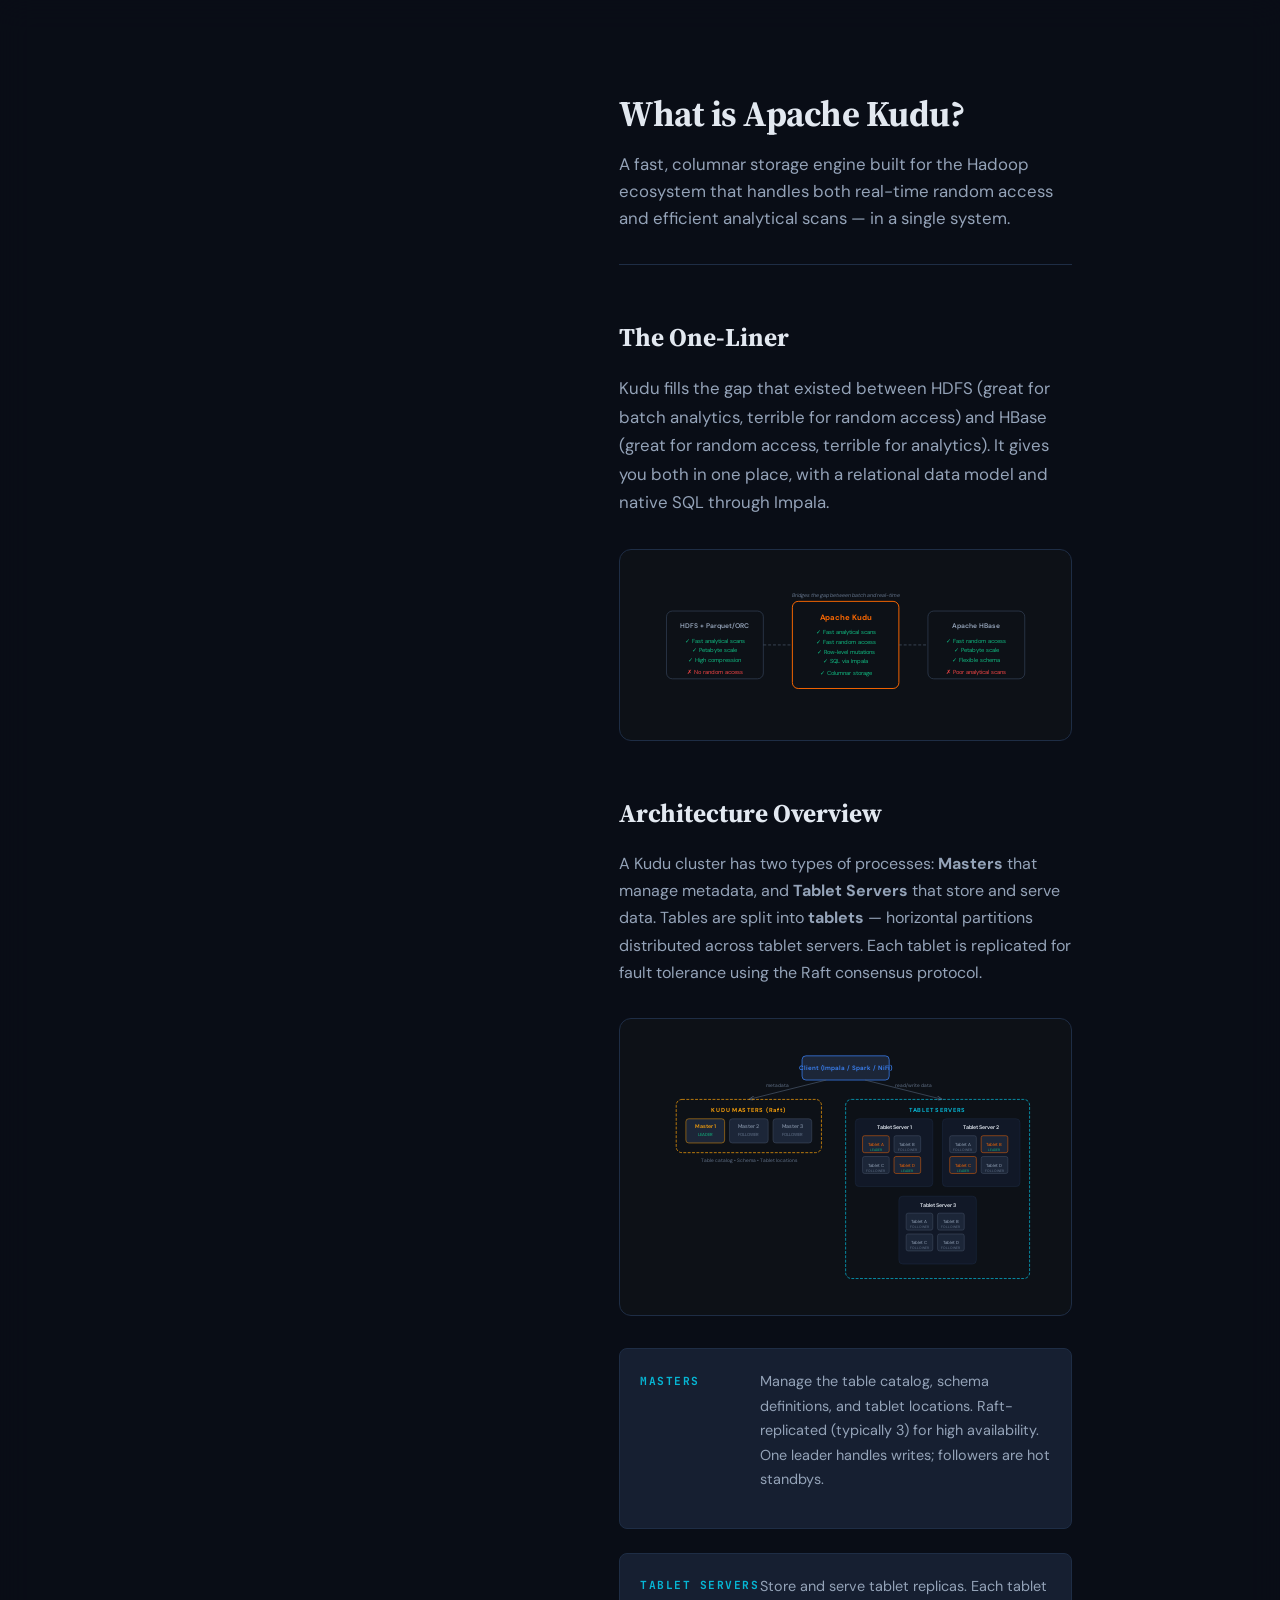
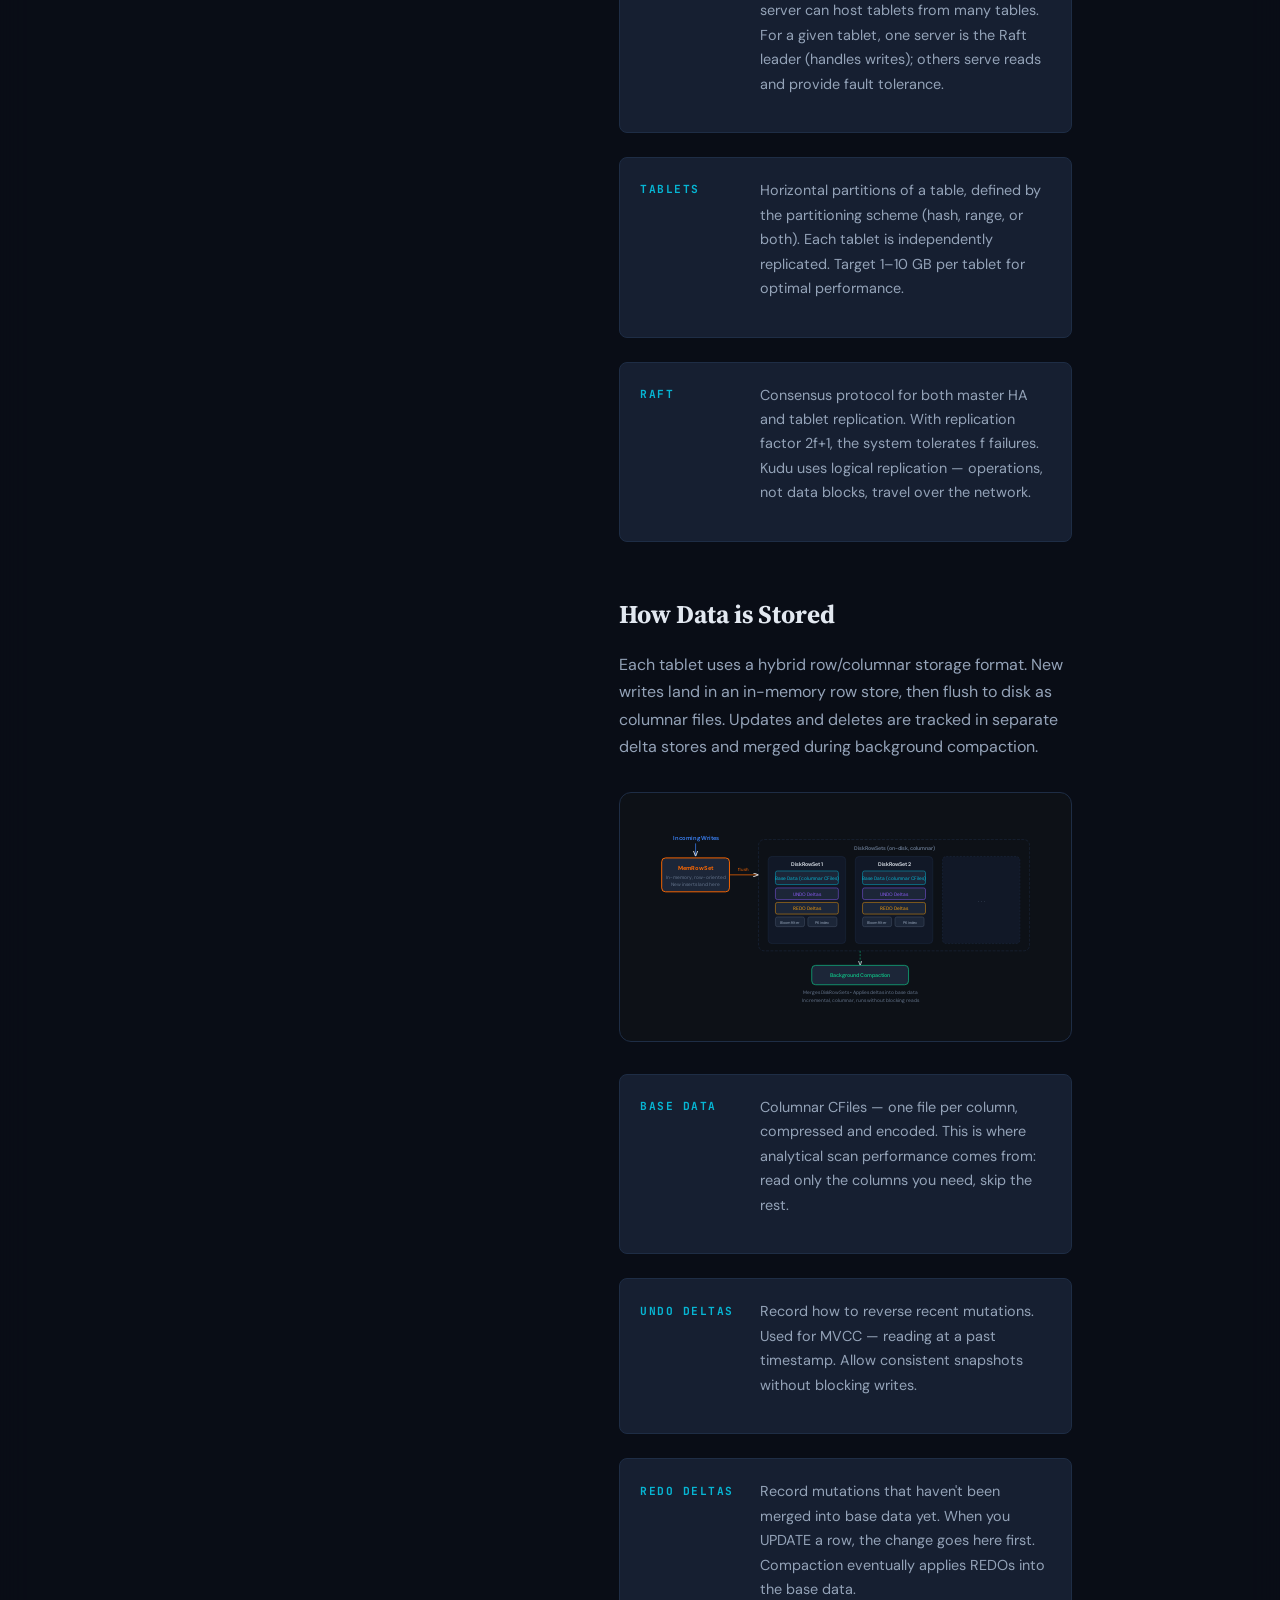
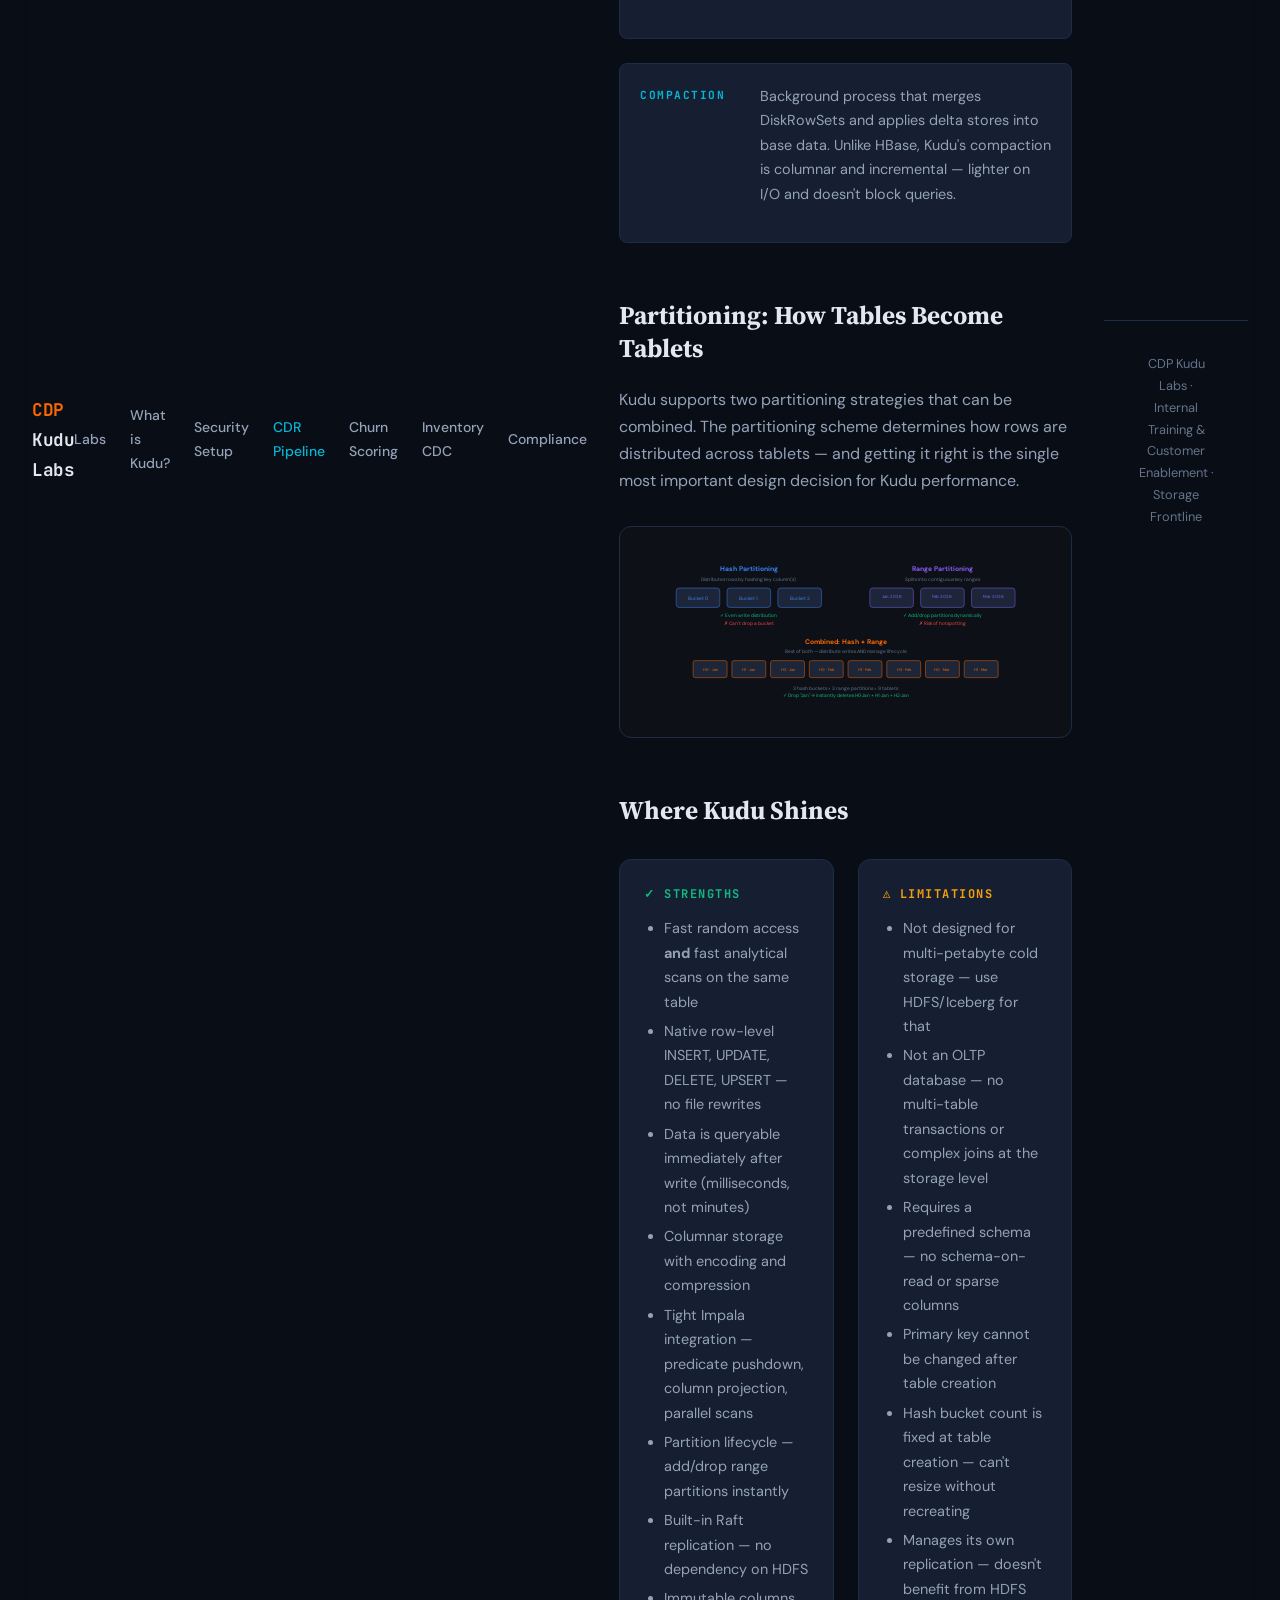
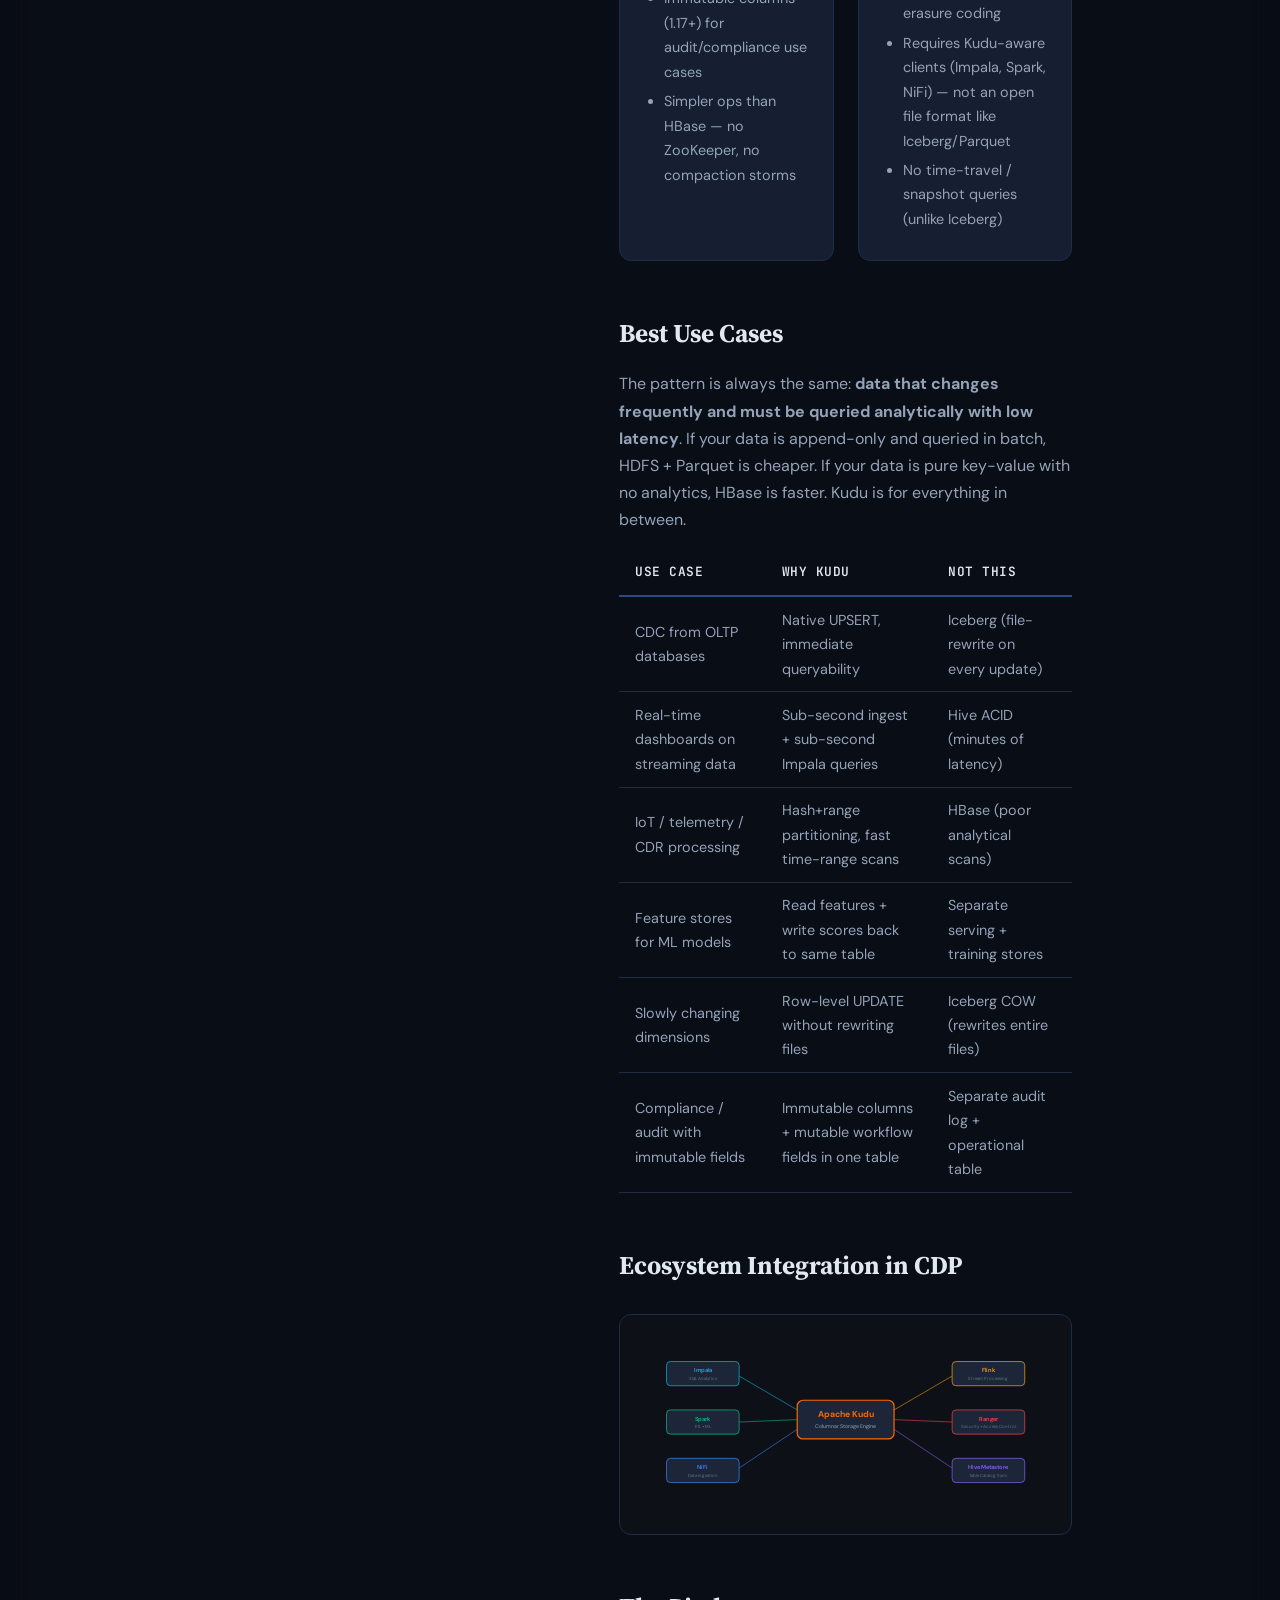
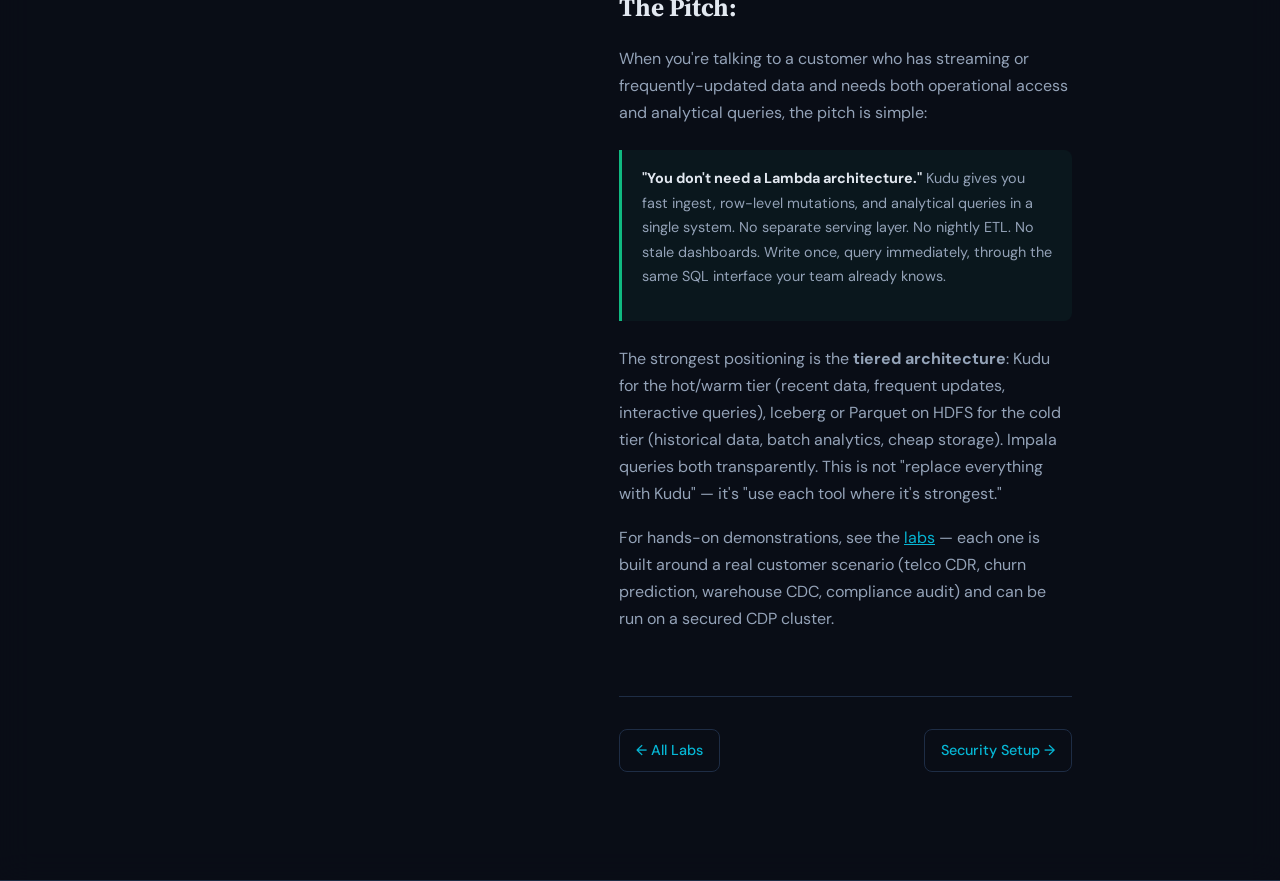
==== commit 9c905a32: "Corrected navbar issues, corrected SVG grap render problem in lab 1, justified the text on the whole" ====
--- a/intro-kudu.html
+++ b/intro-kudu.html
@@ -122,11 +122,13 @@
             >
             <nav class="site-nav">
                 <a href="index.html">Labs</a>
-                <a href="intro-kudu.html" class="active">What is Kudu?</a>
+                <a href="intro-kudu.html">What is Kudu?</a>
                 <a href="security-setup.html">Security Setup</a>
-                <a href="lab1-cdr-pipeline.html">CDR Pipeline</a>
+                <a href="lab1-cdr-pipeline.html" class="active">CDR Pipeline</a>
+                <a href="lab2-churn-scoring.html">Churn Scoring</a>
+                <a href="lab3-inventory-cdc.html">Inventory CDC</a>
+                <a href="lab4-compliance.html">Compliance</a>
             </nav>
-        </header>
 
         <div class="container">
             <div class="lab-header">
--- a/styles.css
+++ b/styles.css
@@ -53,6 +53,7 @@
     line-height: 1.7;
     -webkit-font-smoothing: antialiased;
     -moz-osx-font-smoothing: grayscale;
+    text-align: justify;
 }
 
 /* ---- LAYOUT ---- */
@@ -68,6 +69,7 @@
     display: flex;
     align-items: center;
     justify-content: space-between;
+    text-align: left;
 }
 
 .site-logo {
@@ -120,6 +122,10 @@
     text-align: center;
     padding: 5rem 2rem 4rem;
     position: relative;
+}
+
+.hero .subtitle {
+    text-align: center;
 }
 
 .hero::before {
@@ -656,6 +662,42 @@
     text-decoration: none;
 }
 
+/* Ensure non-justified alignment where needed */
+h1,
+h2,
+h3,
+h4,
+h5,
+h6 {
+    text-align: left;
+}
+pre,
+code,
+table {
+    text-align: left;
+}
+th {
+    text-align: left;
+}
+.lab-card {
+    text-align: left;
+}
+.lab-header {
+    text-align: left;
+}
+.checkpoint {
+    text-align: left;
+}
+.prereq-box {
+    text-align: left;
+}
+.pipeline-flow {
+    text-align: center;
+}
+.lab-nav {
+    text-align: left;
+}
+
 /* ---- NAV BUTTONS ---- */
 
 .lab-nav {
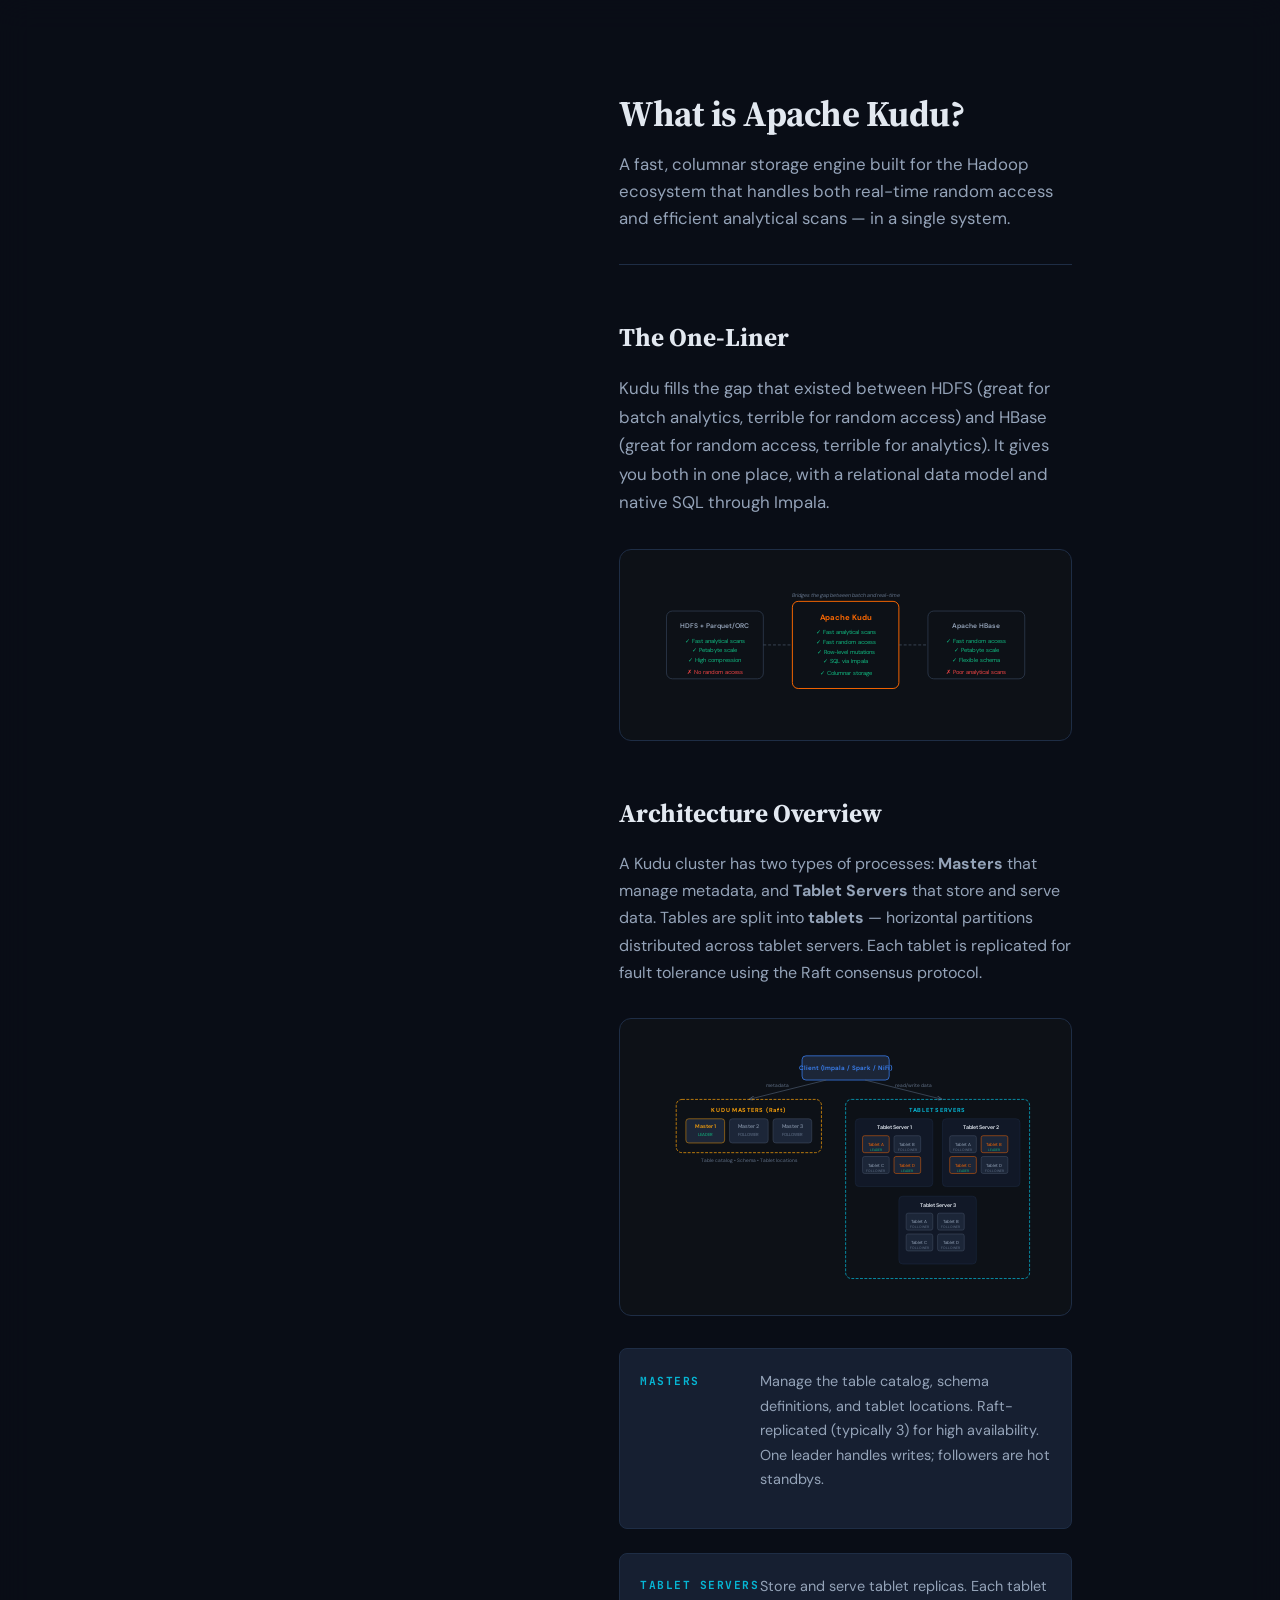
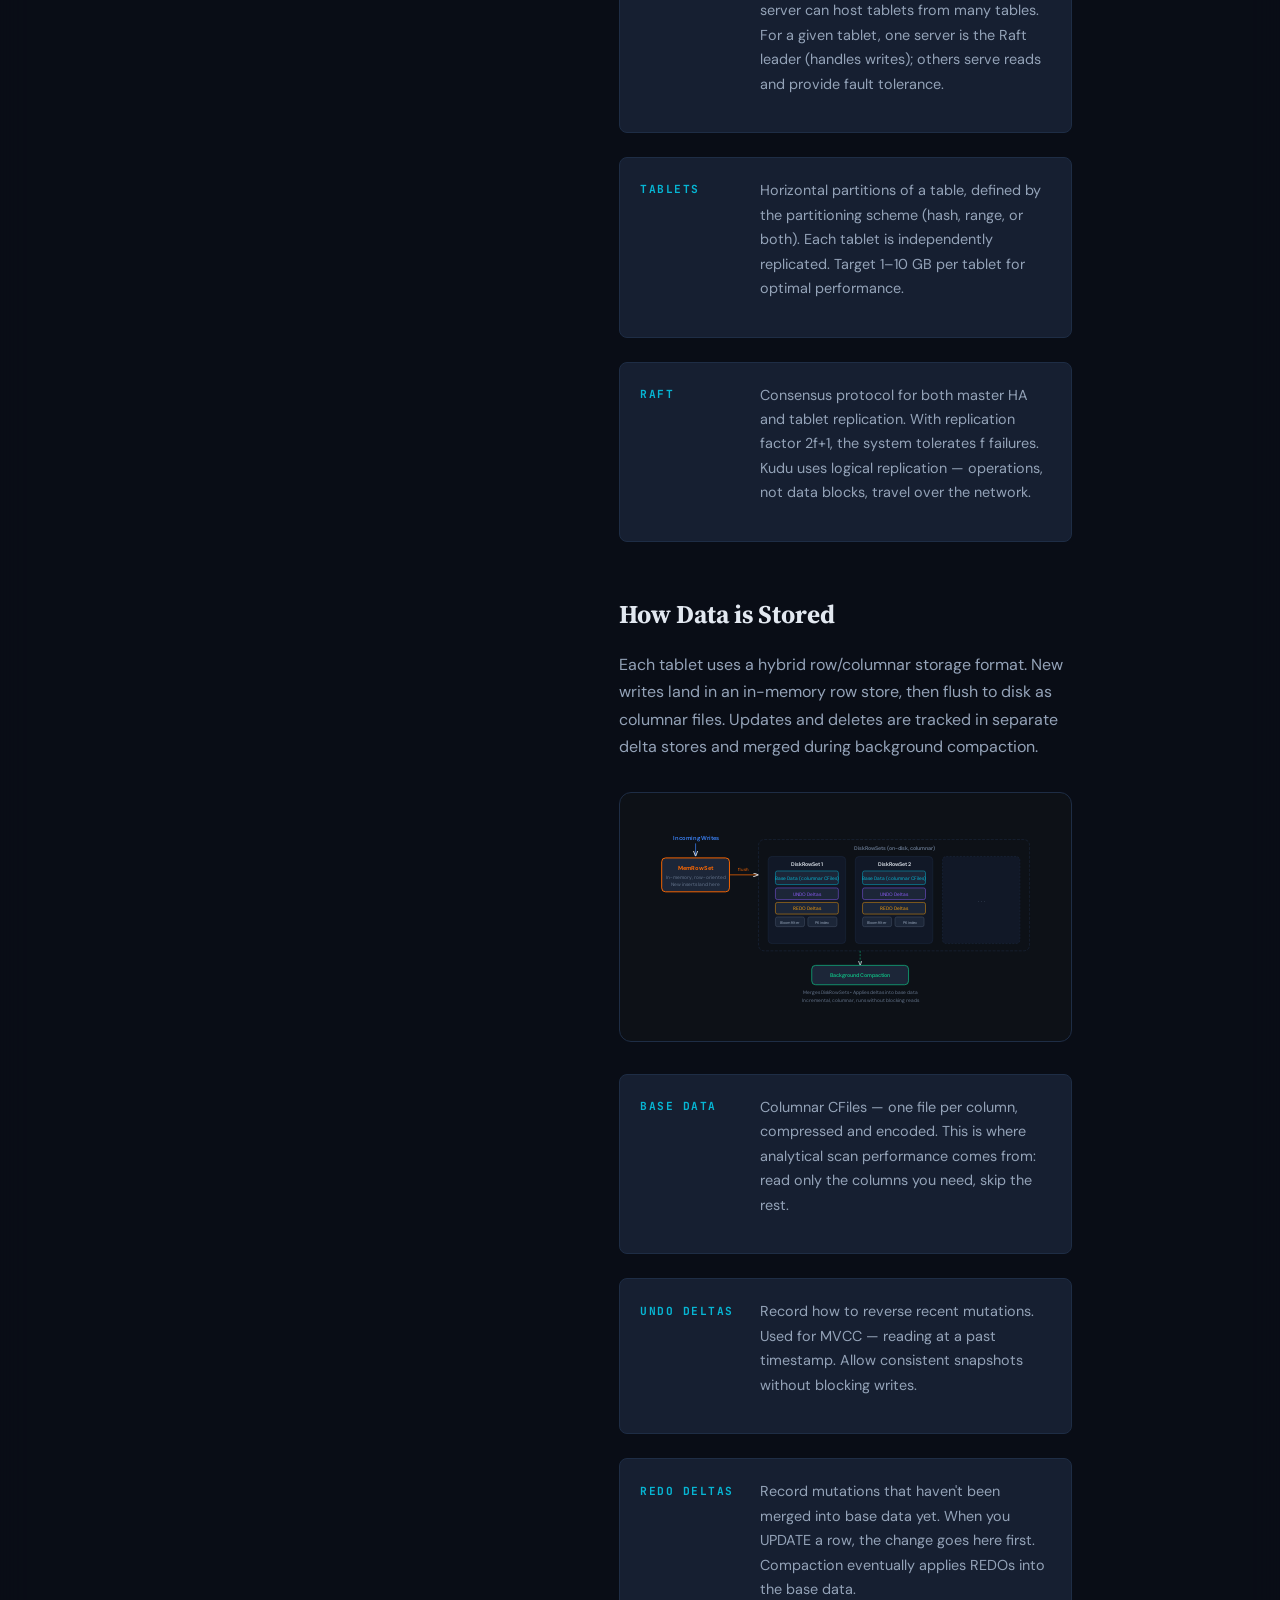
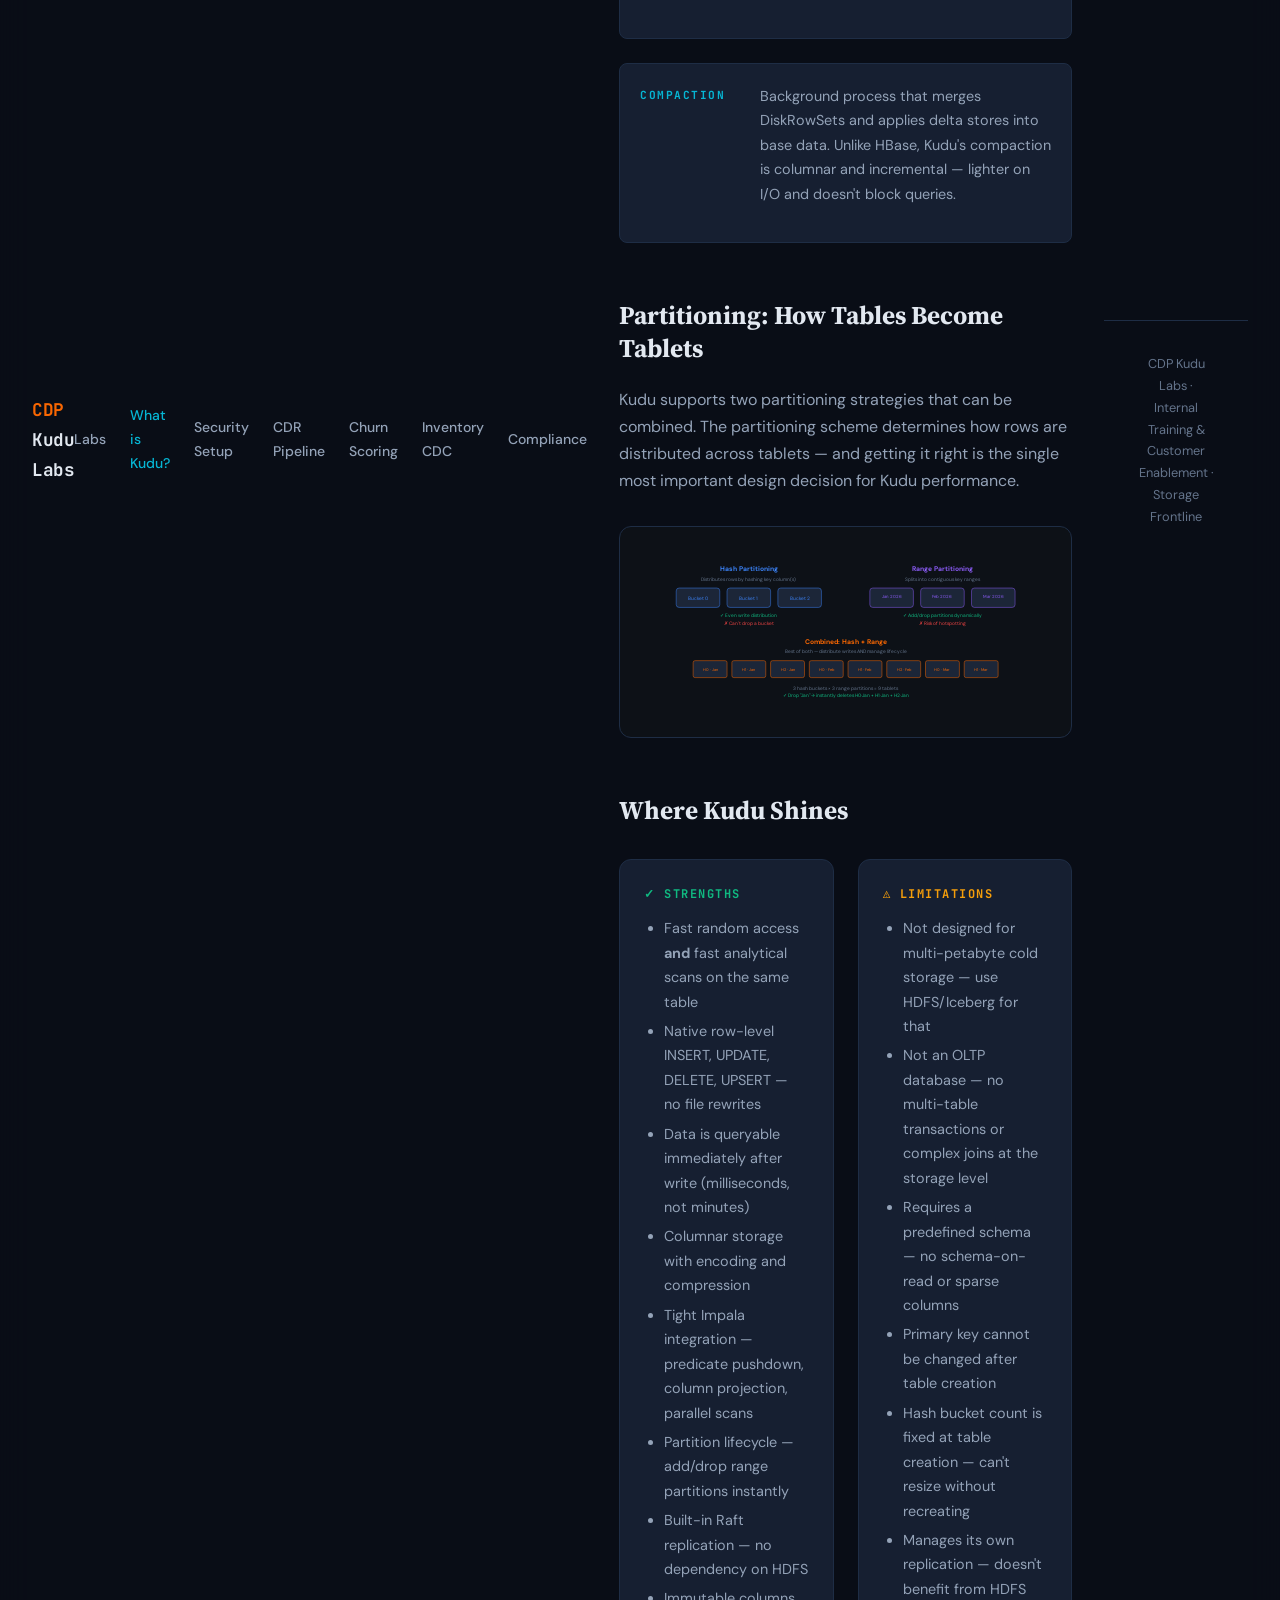
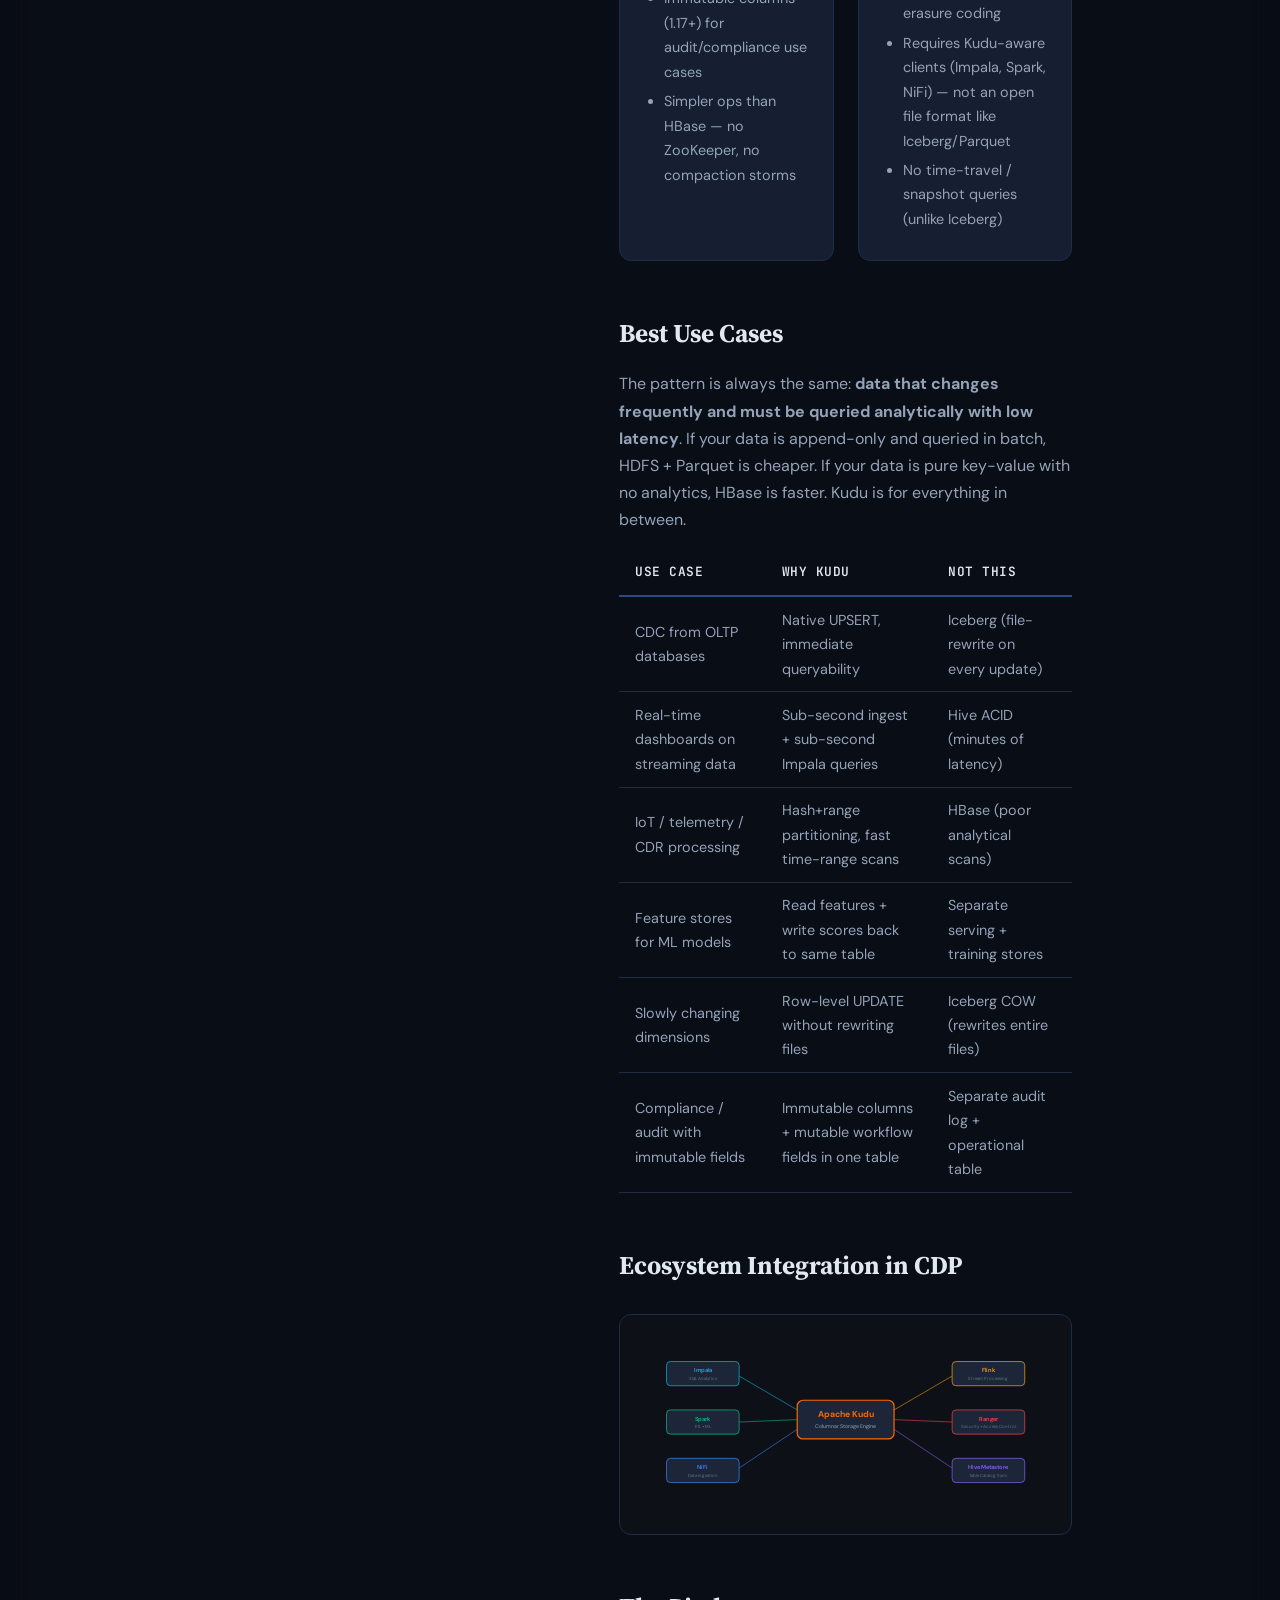
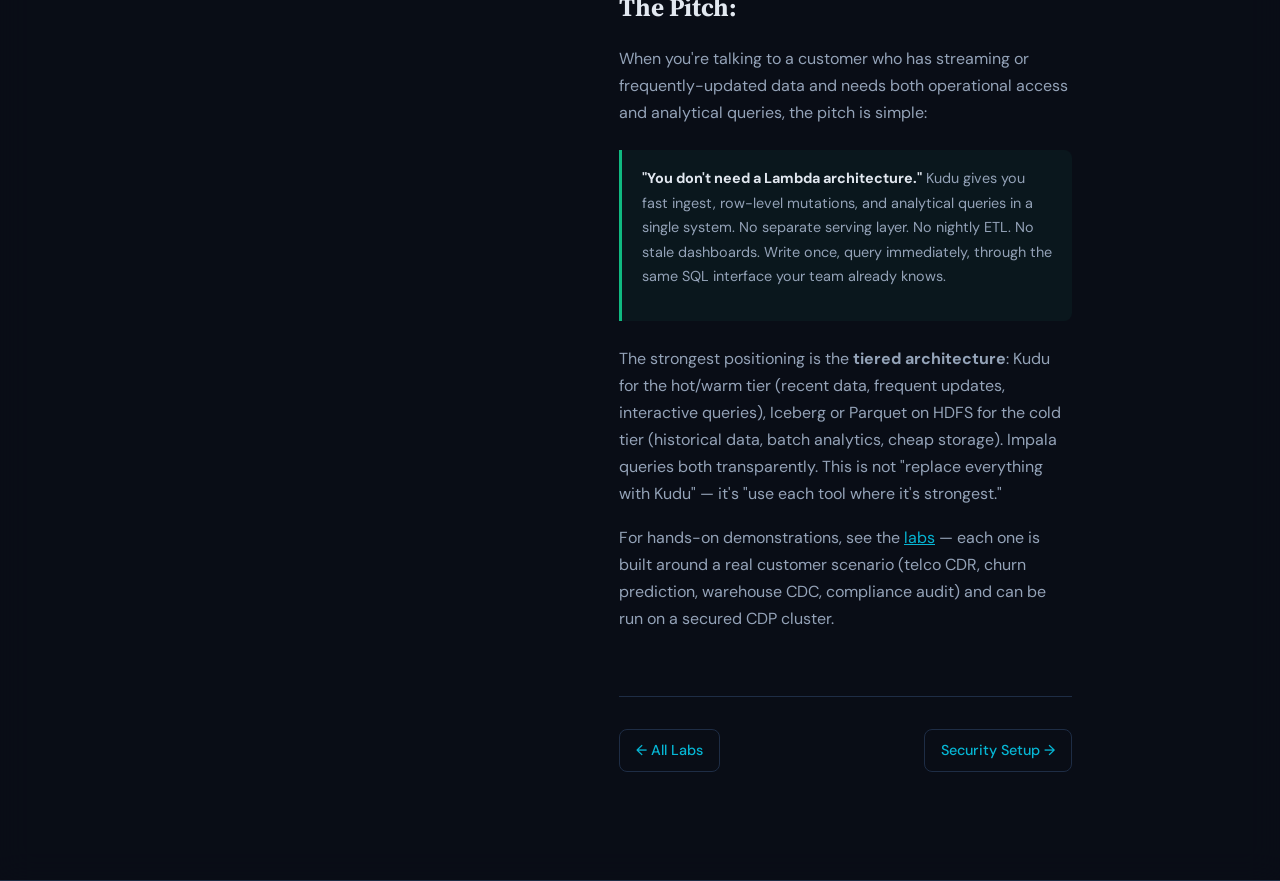
==== commit fd8a09a3: "Menu correction" ====
--- a/intro-kudu.html
+++ b/intro-kudu.html
@@ -122,9 +122,9 @@
             >
             <nav class="site-nav">
                 <a href="index.html">Labs</a>
-                <a href="intro-kudu.html">What is Kudu?</a>
+                <a href="intro-kudu.html" class="active">What is Kudu?</a>
                 <a href="security-setup.html">Security Setup</a>
-                <a href="lab1-cdr-pipeline.html" class="active">CDR Pipeline</a>
+                <a href="lab1-cdr-pipeline.html">CDR Pipeline</a>
                 <a href="lab2-churn-scoring.html">Churn Scoring</a>
                 <a href="lab3-inventory-cdc.html">Inventory CDC</a>
                 <a href="lab4-compliance.html">Compliance</a>
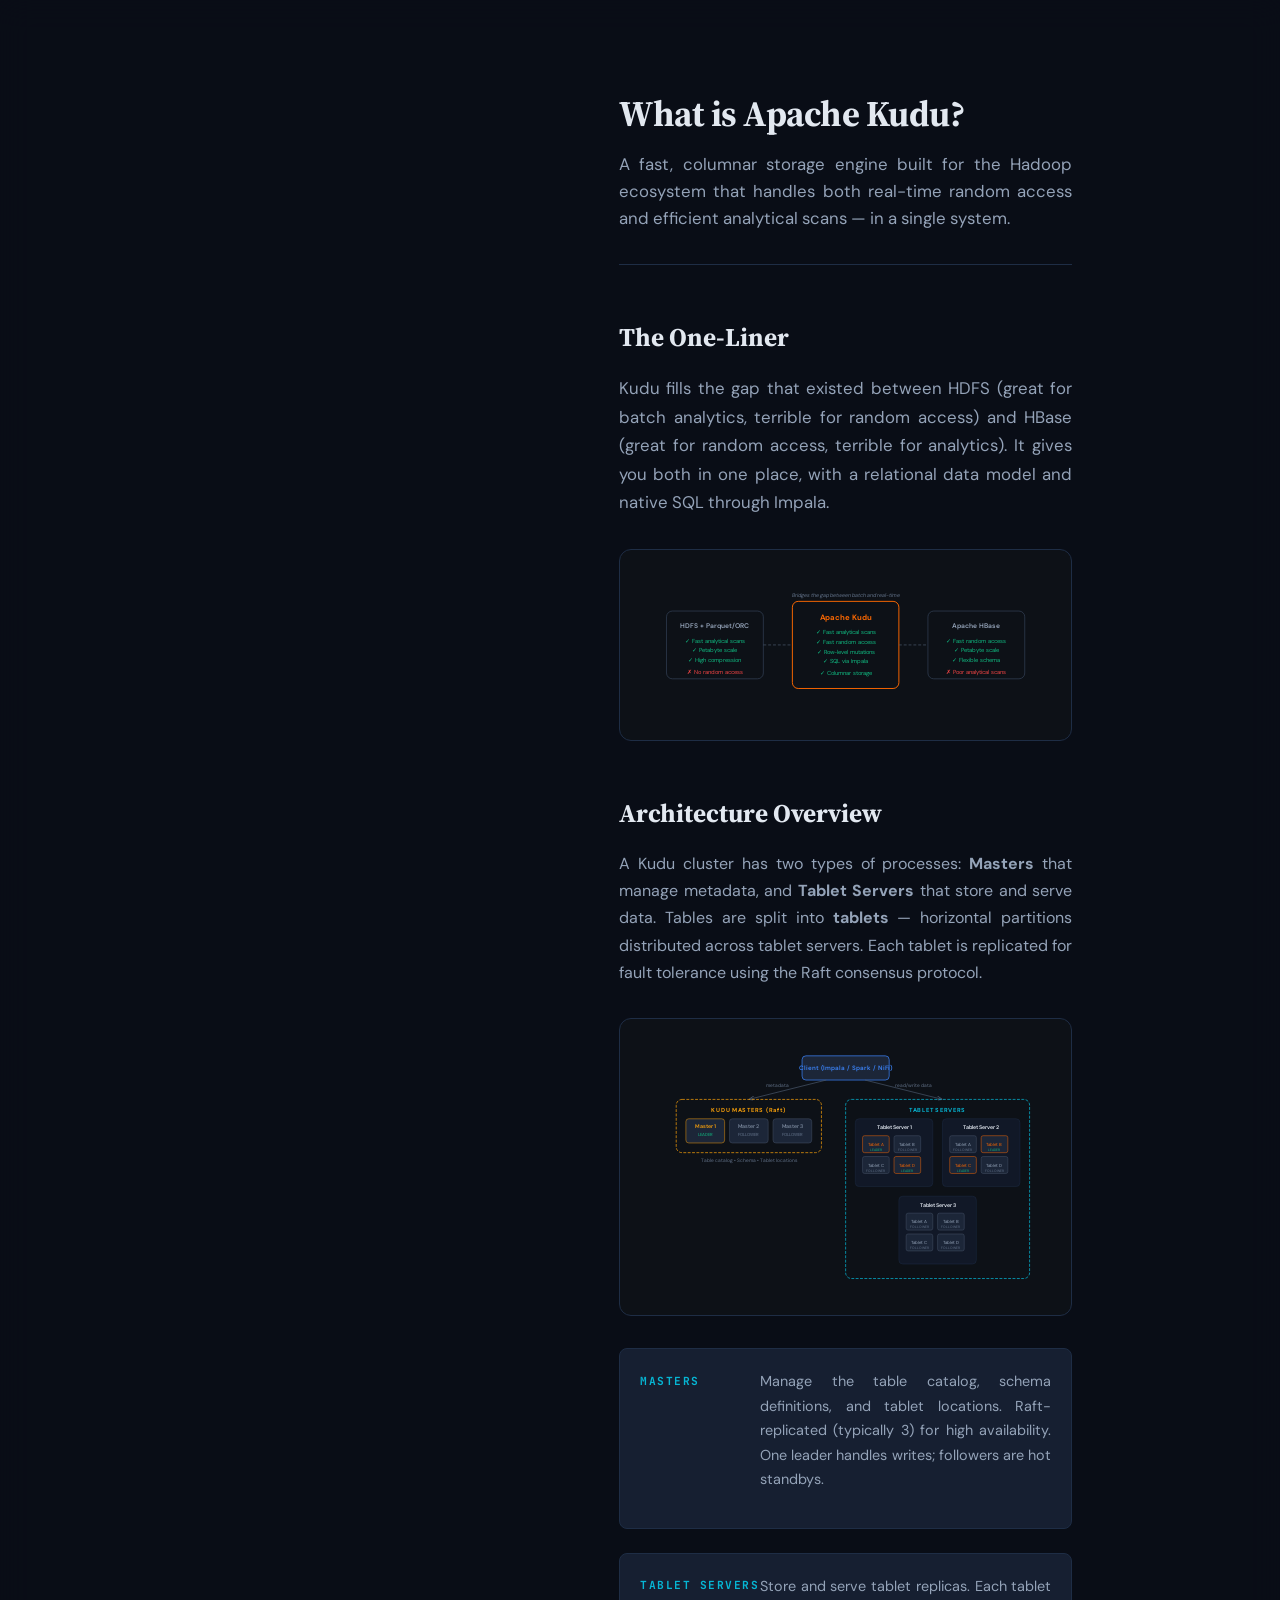
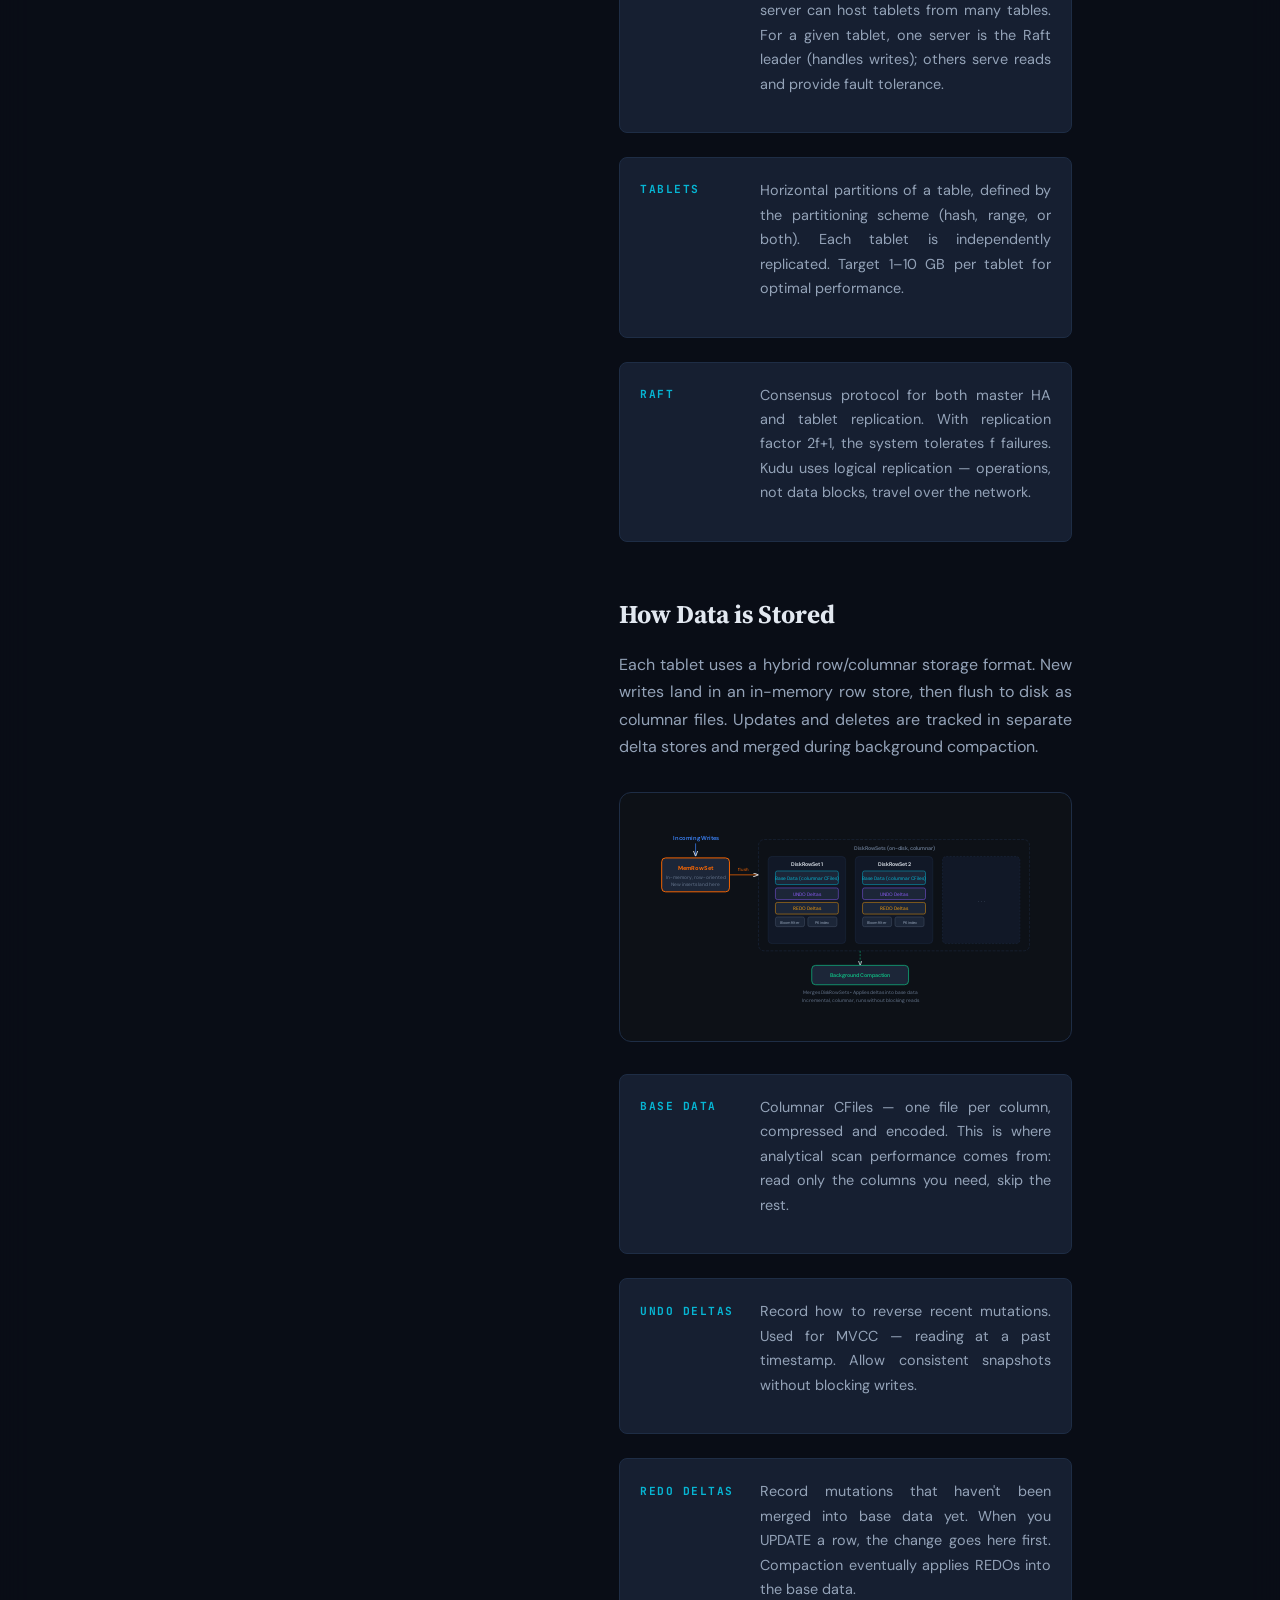
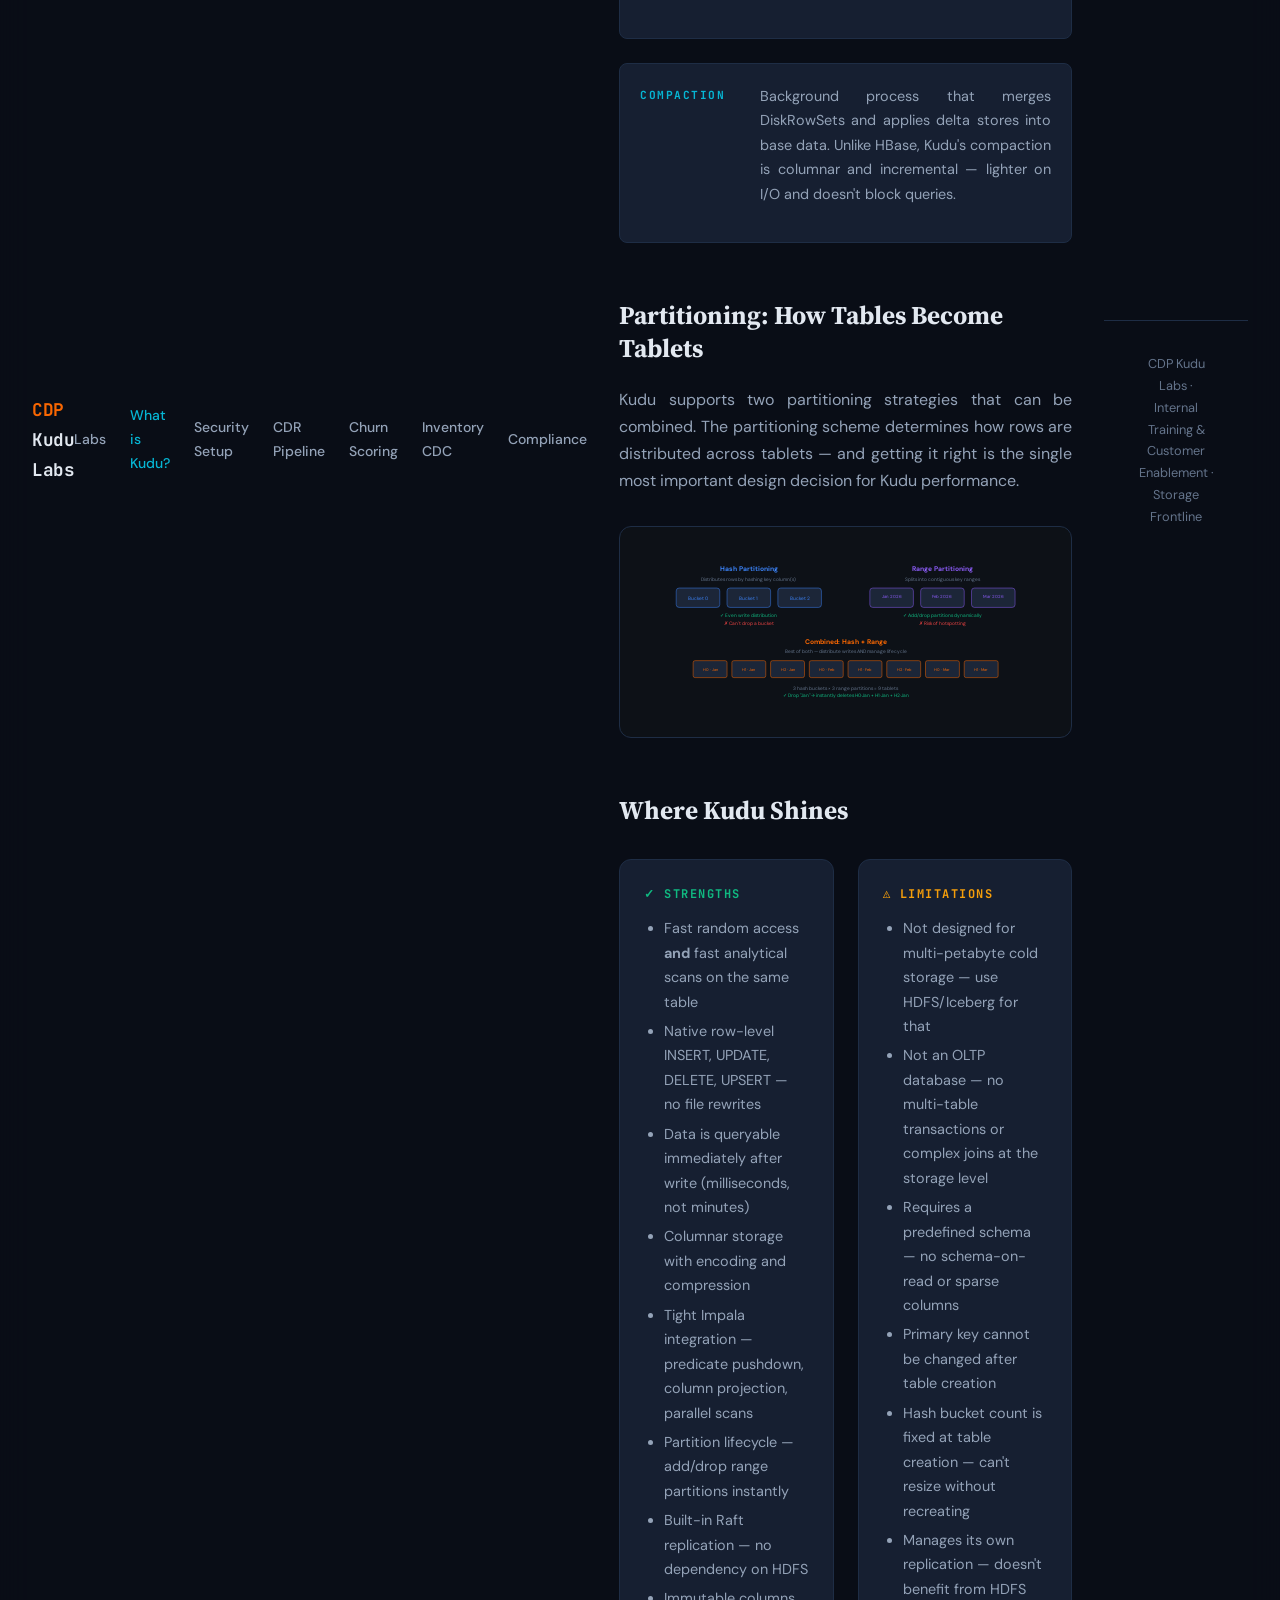
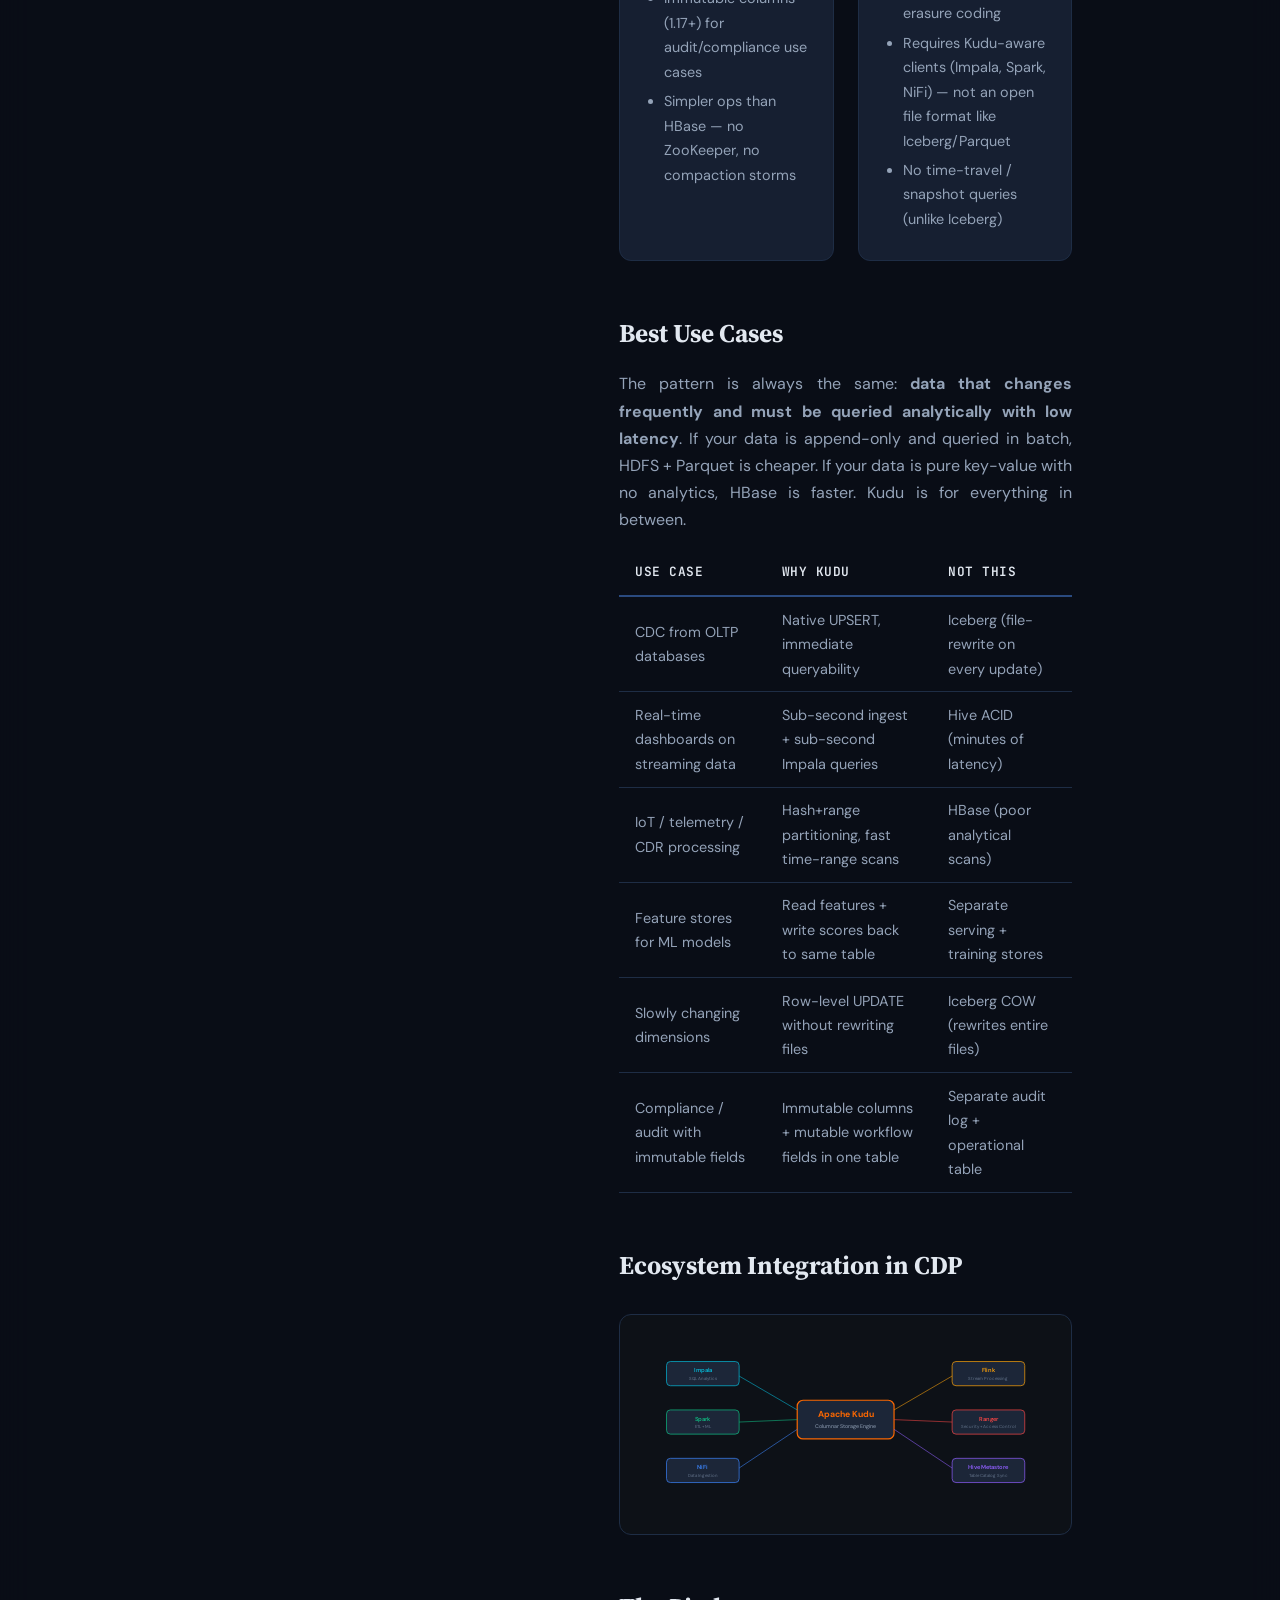
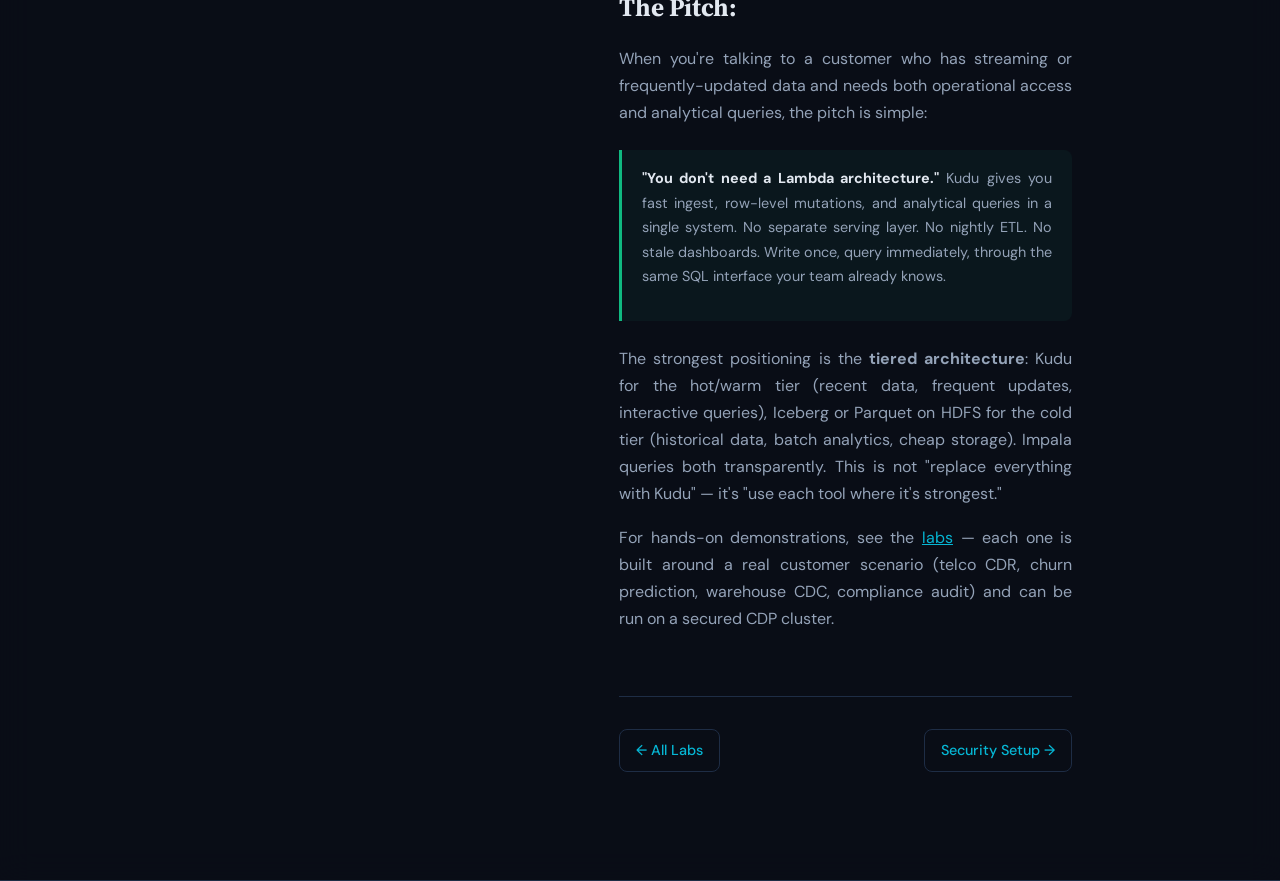
==== commit 17d087c3: "Fixing CSS issues" ====
--- a/intro-kudu.html
+++ b/intro-kudu.html
@@ -1,134 +1,152 @@
 <!doctype html>
 <html lang="en">
-    <head>
-        <meta charset="UTF-8" />
-        <meta name="viewport" content="width=device-width, initial-scale=1.0" />
-        <title>Introduction to Apache Kudu — CDP Kudu Labs</title>
-        <link rel="stylesheet" href="styles.css" />
-        <style>
-            .diagram-container {
-                background: var(--bg-code);
-                border: 1px solid var(--border);
-                border-radius: 12px;
-                padding: 2rem;
-                margin: 2rem 0;
-                overflow-x: auto;
-                display: flex;
-                justify-content: center;
+
+<head>
+    <meta charset="UTF-8" />
+    <meta name="viewport" content="width=device-width, initial-scale=1.0" />
+    <title>Introduction to Apache Kudu — CDP Kudu Labs</title>
+    <link rel="stylesheet" href="styles.css" />
+    <style>
+        .diagram-container {
+            background: var(--bg-code);
+            border: 1px solid var(--border);
+            border-radius: 12px;
+            padding: 2rem;
+            margin: 2rem 0;
+            overflow-x: auto;
+            display: flex;
+            justify-content: center;
+        }
+
+        .diagram-container svg {
+            max-width: 100%;
+            height: auto;
+        }
+
+        .section-intro {
+            font-size: 1.05rem;
+            color: var(--text-secondary);
+            line-height: 1.7;
+            margin-bottom: 1.5rem;
+            max-width: 750px;
+        }
+
+        .comparison-grid {
+            display: grid;
+            grid-template-columns: 1fr 1fr;
+            gap: 1.5rem;
+            margin: 2rem 0;
+        }
+
+        @media (max-width: 768px) {
+            .comparison-grid {
+                grid-template-columns: 1fr;
             }
-            .diagram-container svg {
-                max-width: 100%;
-                height: auto;
-            }
-            .section-intro {
-                font-size: 1.05rem;
-                color: var(--text-secondary);
-                line-height: 1.7;
-                margin-bottom: 1.5rem;
-                max-width: 750px;
-            }
-            .comparison-grid {
-                display: grid;
-                grid-template-columns: 1fr 1fr;
-                gap: 1.5rem;
-                margin: 2rem 0;
-            }
-            @media (max-width: 768px) {
-                .comparison-grid {
-                    grid-template-columns: 1fr;
-                }
-            }
-            .comparison-card {
-                background: var(--bg-card);
-                border: 1px solid var(--border);
-                border-radius: 12px;
-                padding: 1.5rem;
-            }
-            .comparison-card h4 {
-                font-family: "JetBrains Mono", monospace;
-                font-size: 0.75rem;
-                text-transform: uppercase;
-                letter-spacing: 1.5px;
-                margin-bottom: 0.75rem;
-            }
-            .comparison-card.strength h4 {
-                color: var(--accent-green);
-            }
-            .comparison-card.weakness h4 {
-                color: var(--accent-orange);
-            }
-            .comparison-card p,
-            .comparison-card ul {
-                color: var(--text-secondary);
-                font-size: 0.9rem;
-            }
-            .comparison-card ul {
-                margin-left: 1.25rem;
-            }
-            .comparison-card li {
-                margin-bottom: 0.3rem;
-            }
-            .key-concept {
-                display: flex;
-                gap: 1.25rem;
-                margin: 1.5rem 0;
-                padding: 1.25rem;
-                background: var(--bg-card);
-                border: 1px solid var(--border);
-                border-radius: 8px;
-            }
-            .key-concept .concept-label {
-                font-family: "JetBrains Mono", monospace;
-                font-size: 0.7rem;
-                font-weight: 700;
-                text-transform: uppercase;
-                letter-spacing: 1.5px;
-                color: var(--accent-cyan);
-                white-space: nowrap;
-                min-width: 100px;
-                padding-top: 0.15rem;
-            }
-            .key-concept p {
-                color: var(--text-secondary);
-                font-size: 0.9rem;
-                margin: 0;
-            }
-            .intro-section {
-                margin: 3.5rem 0;
-            }
-            .intro-section h2 {
-                font-family: "Source Serif 4", serif;
-                font-size: 1.6rem;
-                font-weight: 700;
-                margin-bottom: 1.25rem;
-                line-height: 1.3;
-            }
-            .intro-section h3 {
-                font-size: 1.15rem;
-                font-weight: 600;
-                margin: 2rem 0 0.75rem;
-            }
-            .intro-section p {
-                color: var(--text-secondary);
-                margin-bottom: 1rem;
-                line-height: 1.7;
-            }
-        </style>
-    </head>
-    <body>
-        <header class="site-header">
-            <a href="index.html" class="site-logo"
-                ><span>CDP</span> Kudu Labs</a
-            >
-            <nav class="site-nav">
-                <a href="index.html">Labs</a>
-                <a href="intro-kudu.html" class="active">What is Kudu?</a>
-                <a href="security-setup.html">Security Setup</a>
-                <a href="lab1-cdr-pipeline.html">CDR Pipeline</a>
-                <a href="lab2-churn-scoring.html">Churn Scoring</a>
-                <a href="lab3-inventory-cdc.html">Inventory CDC</a>
-                <a href="lab4-compliance.html">Compliance</a>
-            </nav>
+        }
+
+        .comparison-card {
+            background: var(--bg-card);
+            border: 1px solid var(--border);
+            border-radius: 12px;
+            padding: 1.5rem;
+        }
+
+        .comparison-card h4 {
+            font-family: "JetBrains Mono", monospace;
+            font-size: 0.75rem;
+            text-transform: uppercase;
+            letter-spacing: 1.5px;
+            margin-bottom: 0.75rem;
+        }
+
+        .comparison-card.strength h4 {
+            color: var(--accent-green);
+        }
+
+        .comparison-card.weakness h4 {
+            color: var(--accent-orange);
+        }
+
+        .comparison-card p,
+        .comparison-card ul {
+            color: var(--text-secondary);
+            font-size: 0.9rem;
+        }
+
+        .comparison-card ul {
+            margin-left: 1.25rem;
+        }
+
+        .comparison-card li {
+            margin-bottom: 0.3rem;
+        }
+
+        .key-concept {
+            display: flex;
+            gap: 1.25rem;
+            margin: 1.5rem 0;
+            padding: 1.25rem;
+            background: var(--bg-card);
+            border: 1px solid var(--border);
+            border-radius: 8px;
+        }
+
+        .key-concept .concept-label {
+            font-family: "JetBrains Mono", monospace;
+            font-size: 0.7rem;
+            font-weight: 700;
+            text-transform: uppercase;
+            letter-spacing: 1.5px;
+            color: var(--accent-cyan);
+            white-space: nowrap;
+            min-width: 100px;
+            padding-top: 0.15rem;
+        }
+
+        .key-concept p {
+            color: var(--text-secondary);
+            font-size: 0.9rem;
+            margin: 0;
+        }
+
+        .intro-section {
+            margin: 3.5rem 0;
+        }
+
+        .intro-section h2 {
+            font-family: "Source Serif 4", serif;
+            font-size: 1.6rem;
+            font-weight: 700;
+            margin-bottom: 1.25rem;
+            line-height: 1.3;
+        }
+
+        .intro-section h3 {
+            font-size: 1.15rem;
+            font-weight: 600;
+            margin: 2rem 0 0.75rem;
+        }
+
+        .intro-section p {
+            color: var(--text-secondary);
+            margin-bottom: 1rem;
+            line-height: 1.7;
+        }
+    </style>
+</head>
+
+<body>
+    <header class="site-header">
+        <a href="index.html" class="site-logo"><span>CDP</span> Kudu Labs</a>
+        <nav class="site-nav">
+            <a href="index.html">Labs</a>
+            <a href="intro-kudu.html" class="active">What is Kudu?</a>
+            <a href="security-setup.html">Security Setup</a>
+            <a href="lab1-cdr-pipeline.html">CDR Pipeline</a>
+            <a href="lab2-churn-scoring.html">Churn Scoring</a>
+            <a href="lab3-inventory-cdc.html">Inventory CDC</a>
+            <a href="lab4-compliance.html">Compliance</a>
+        </nav>
 
         <div class="container">
             <div class="lab-header">
@@ -152,219 +170,71 @@
                 </p>
 
                 <div class="diagram-container">
-                    <svg
-                        viewBox="0 0 800 260"
-                        xmlns="http://www.w3.org/2000/svg"
-                        font-family="'DM Sans', sans-serif"
-                    >
+                    <svg viewBox="0 0 800 260" xmlns="http://www.w3.org/2000/svg" font-family="'DM Sans', sans-serif">
                         <!-- HDFS -->
-                        <rect
-                            x="30"
-                            y="60"
-                            width="200"
-                            height="140"
-                            rx="12"
-                            fill="none"
-                            stroke="#334155"
-                            stroke-width="1.5"
-                        />
-                        <text
-                            x="130"
-                            y="95"
-                            text-anchor="middle"
-                            fill="#94a3b8"
-                            font-size="14"
-                            font-weight="600"
-                        >
+                        <rect x="30" y="60" width="200" height="140" rx="12" fill="none" stroke="#334155"
+                            stroke-width="1.5" />
+                        <text x="130" y="95" text-anchor="middle" fill="#94a3b8" font-size="14" font-weight="600">
                             HDFS + Parquet/ORC
                         </text>
-                        <text
-                            x="130"
-                            y="125"
-                            text-anchor="middle"
-                            fill="#10b981"
-                            font-size="12"
-                        >
+                        <text x="130" y="125" text-anchor="middle" fill="#10b981" font-size="12">
                             ✓ Fast analytical scans
                         </text>
-                        <text
-                            x="130"
-                            y="145"
-                            text-anchor="middle"
-                            fill="#10b981"
-                            font-size="12"
-                        >
+                        <text x="130" y="145" text-anchor="middle" fill="#10b981" font-size="12">
                             ✓ Petabyte scale
                         </text>
-                        <text
-                            x="130"
-                            y="165"
-                            text-anchor="middle"
-                            fill="#10b981"
-                            font-size="12"
-                        >
+                        <text x="130" y="165" text-anchor="middle" fill="#10b981" font-size="12">
                             ✓ High compression
                         </text>
-                        <text
-                            x="130"
-                            y="190"
-                            text-anchor="middle"
-                            fill="#ef4444"
-                            font-size="12"
-                        >
+                        <text x="130" y="190" text-anchor="middle" fill="#ef4444" font-size="12">
                             ✗ No random access
                         </text>
                         <!-- Kudu -->
-                        <rect
-                            x="290"
-                            y="40"
-                            width="220"
-                            height="180"
-                            rx="12"
-                            fill="none"
-                            stroke="#f96702"
-                            stroke-width="2"
-                        />
-                        <text
-                            x="400"
-                            y="78"
-                            text-anchor="middle"
-                            fill="#f96702"
-                            font-size="16"
-                            font-weight="700"
-                        >
+                        <rect x="290" y="40" width="220" height="180" rx="12" fill="none" stroke="#f96702"
+                            stroke-width="2" />
+                        <text x="400" y="78" text-anchor="middle" fill="#f96702" font-size="16" font-weight="700">
                             Apache Kudu
                         </text>
-                        <text
-                            x="400"
-                            y="108"
-                            text-anchor="middle"
-                            fill="#10b981"
-                            font-size="12"
-                        >
+                        <text x="400" y="108" text-anchor="middle" fill="#10b981" font-size="12">
                             ✓ Fast analytical scans
                         </text>
-                        <text
-                            x="400"
-                            y="128"
-                            text-anchor="middle"
-                            fill="#10b981"
-                            font-size="12"
-                        >
+                        <text x="400" y="128" text-anchor="middle" fill="#10b981" font-size="12">
                             ✓ Fast random access
                         </text>
-                        <text
-                            x="400"
-                            y="148"
-                            text-anchor="middle"
-                            fill="#10b981"
-                            font-size="12"
-                        >
+                        <text x="400" y="148" text-anchor="middle" fill="#10b981" font-size="12">
                             ✓ Row-level mutations
                         </text>
-                        <text
-                            x="400"
-                            y="168"
-                            text-anchor="middle"
-                            fill="#10b981"
-                            font-size="12"
-                        >
+                        <text x="400" y="168" text-anchor="middle" fill="#10b981" font-size="12">
                             ✓ SQL via Impala
                         </text>
-                        <text
-                            x="400"
-                            y="193"
-                            text-anchor="middle"
-                            fill="#10b981"
-                            font-size="12"
-                        >
+                        <text x="400" y="193" text-anchor="middle" fill="#10b981" font-size="12">
                             ✓ Columnar storage
                         </text>
                         <!-- HBase -->
-                        <rect
-                            x="570"
-                            y="60"
-                            width="200"
-                            height="140"
-                            rx="12"
-                            fill="none"
-                            stroke="#334155"
-                            stroke-width="1.5"
-                        />
-                        <text
-                            x="670"
-                            y="95"
-                            text-anchor="middle"
-                            fill="#94a3b8"
-                            font-size="14"
-                            font-weight="600"
-                        >
+                        <rect x="570" y="60" width="200" height="140" rx="12" fill="none" stroke="#334155"
+                            stroke-width="1.5" />
+                        <text x="670" y="95" text-anchor="middle" fill="#94a3b8" font-size="14" font-weight="600">
                             Apache HBase
                         </text>
-                        <text
-                            x="670"
-                            y="125"
-                            text-anchor="middle"
-                            fill="#10b981"
-                            font-size="12"
-                        >
+                        <text x="670" y="125" text-anchor="middle" fill="#10b981" font-size="12">
                             ✓ Fast random access
                         </text>
-                        <text
-                            x="670"
-                            y="145"
-                            text-anchor="middle"
-                            fill="#10b981"
-                            font-size="12"
-                        >
+                        <text x="670" y="145" text-anchor="middle" fill="#10b981" font-size="12">
                             ✓ Petabyte scale
                         </text>
-                        <text
-                            x="670"
-                            y="165"
-                            text-anchor="middle"
-                            fill="#10b981"
-                            font-size="12"
-                        >
+                        <text x="670" y="165" text-anchor="middle" fill="#10b981" font-size="12">
                             ✓ Flexible schema
                         </text>
-                        <text
-                            x="670"
-                            y="190"
-                            text-anchor="middle"
-                            fill="#ef4444"
-                            font-size="12"
-                        >
+                        <text x="670" y="190" text-anchor="middle" fill="#ef4444" font-size="12">
                             ✗ Poor analytical scans
                         </text>
                         <!-- Arrows -->
-                        <line
-                            x1="230"
-                            y1="130"
-                            x2="290"
-                            y2="130"
-                            stroke="#475569"
-                            stroke-width="1.5"
-                            stroke-dasharray="6,4"
-                        />
-                        <line
-                            x1="510"
-                            y1="130"
-                            x2="570"
-                            y2="130"
-                            stroke="#475569"
-                            stroke-width="1.5"
-                            stroke-dasharray="6,4"
-                        />
+                        <line x1="230" y1="130" x2="290" y2="130" stroke="#475569" stroke-width="1.5"
+                            stroke-dasharray="6,4" />
+                        <line x1="510" y1="130" x2="570" y2="130" stroke="#475569" stroke-width="1.5"
+                            stroke-dasharray="6,4" />
                         <!-- Labels -->
-                        <text
-                            x="400"
-                            y="30"
-                            text-anchor="middle"
-                            fill="#64748b"
-                            font-size="11"
-                            font-style="italic"
-                        >
+                        <text x="400" y="30" text-anchor="middle" fill="#64748b" font-size="11" font-style="italic">
                             Bridges the gap between batch and real-time
                         </text>
                     </svg>
@@ -386,637 +256,196 @@
                 </p>
 
                 <div class="diagram-container">
-                    <svg
-                        viewBox="0 0 800 480"
-                        xmlns="http://www.w3.org/2000/svg"
-                        font-family="'DM Sans', sans-serif"
-                    >
+                    <svg viewBox="0 0 800 480" xmlns="http://www.w3.org/2000/svg" font-family="'DM Sans', sans-serif">
                         <!-- Client -->
-                        <rect
-                            x="310"
-                            y="10"
-                            width="180"
-                            height="50"
-                            rx="8"
-                            fill="#1c2638"
-                            stroke="#3b82f6"
-                            stroke-width="1.5"
-                        />
-                        <text
-                            x="400"
-                            y="40"
-                            text-anchor="middle"
-                            fill="#3b82f6"
-                            font-size="13"
-                            font-weight="600"
-                        >
+                        <rect x="310" y="10" width="180" height="50" rx="8" fill="#1c2638" stroke="#3b82f6"
+                            stroke-width="1.5" />
+                        <text x="400" y="40" text-anchor="middle" fill="#3b82f6" font-size="13" font-weight="600">
                             Client (Impala / Spark / NiFi)
                         </text>
 
                         <!-- Arrow client to master -->
-                        <line
-                            x1="360"
-                            y1="60"
-                            x2="200"
-                            y2="100"
-                            stroke="#475569"
-                            stroke-width="1.5"
-                            marker-end="url(#arr)"
-                        />
-                        <text
-                            x="260"
-                            y="75"
-                            text-anchor="middle"
-                            fill="#64748b"
-                            font-size="10"
-                        >
+                        <line x1="360" y1="60" x2="200" y2="100" stroke="#475569" stroke-width="1.5"
+                            marker-end="url(#arr)" />
+                        <text x="260" y="75" text-anchor="middle" fill="#64748b" font-size="10">
                             metadata
                         </text>
                         <!-- Arrow client to tservers -->
-                        <line
-                            x1="440"
-                            y1="60"
-                            x2="600"
-                            y2="100"
-                            stroke="#475569"
-                            stroke-width="1.5"
-                            marker-end="url(#arr)"
-                        />
-                        <text
-                            x="540"
-                            y="75"
-                            text-anchor="middle"
-                            fill="#64748b"
-                            font-size="10"
-                        >
+                        <line x1="440" y1="60" x2="600" y2="100" stroke="#475569" stroke-width="1.5"
+                            marker-end="url(#arr)" />
+                        <text x="540" y="75" text-anchor="middle" fill="#64748b" font-size="10">
                             read/write data
                         </text>
 
                         <!-- Masters -->
-                        <rect
-                            x="50"
-                            y="100"
-                            width="300"
-                            height="110"
-                            rx="12"
-                            fill="none"
-                            stroke="#f59e0b"
-                            stroke-width="1.5"
-                            stroke-dasharray="6,3"
-                        />
-                        <text
-                            x="200"
-                            y="125"
-                            text-anchor="middle"
-                            fill="#f59e0b"
-                            font-size="12"
-                            font-weight="700"
-                            letter-spacing="1.5"
-                        >
+                        <rect x="50" y="100" width="300" height="110" rx="12" fill="none" stroke="#f59e0b"
+                            stroke-width="1.5" stroke-dasharray="6,3" />
+                        <text x="200" y="125" text-anchor="middle" fill="#f59e0b" font-size="12" font-weight="700"
+                            letter-spacing="1.5">
                             KUDU MASTERS (Raft)
                         </text>
 
-                        <rect
-                            x="70"
-                            y="140"
-                            width="80"
-                            height="50"
-                            rx="6"
-                            fill="#1c2638"
-                            stroke="#f59e0b"
-                            stroke-width="1"
-                        />
-                        <text
-                            x="110"
-                            y="160"
-                            text-anchor="middle"
-                            fill="#f59e0b"
-                            font-size="11"
-                            font-weight="600"
-                        >
+                        <rect x="70" y="140" width="80" height="50" rx="6" fill="#1c2638" stroke="#f59e0b"
+                            stroke-width="1" />
+                        <text x="110" y="160" text-anchor="middle" fill="#f59e0b" font-size="11" font-weight="600">
                             Master 1
                         </text>
-                        <text
-                            x="110"
-                            y="176"
-                            text-anchor="middle"
-                            fill="#10b981"
-                            font-size="9"
-                        >
+                        <text x="110" y="176" text-anchor="middle" fill="#10b981" font-size="9">
                             LEADER
                         </text>
 
-                        <rect
-                            x="160"
-                            y="140"
-                            width="80"
-                            height="50"
-                            rx="6"
-                            fill="#1c2638"
-                            stroke="#475569"
-                            stroke-width="1"
-                        />
-                        <text
-                            x="200"
-                            y="160"
-                            text-anchor="middle"
-                            fill="#94a3b8"
-                            font-size="11"
-                        >
+                        <rect x="160" y="140" width="80" height="50" rx="6" fill="#1c2638" stroke="#475569"
+                            stroke-width="1" />
+                        <text x="200" y="160" text-anchor="middle" fill="#94a3b8" font-size="11">
                             Master 2
                         </text>
-                        <text
-                            x="200"
-                            y="176"
-                            text-anchor="middle"
-                            fill="#64748b"
-                            font-size="9"
-                        >
+                        <text x="200" y="176" text-anchor="middle" fill="#64748b" font-size="9">
                             FOLLOWER
                         </text>
 
-                        <rect
-                            x="250"
-                            y="140"
-                            width="80"
-                            height="50"
-                            rx="6"
-                            fill="#1c2638"
-                            stroke="#475569"
-                            stroke-width="1"
-                        />
-                        <text
-                            x="290"
-                            y="160"
-                            text-anchor="middle"
-                            fill="#94a3b8"
-                            font-size="11"
-                        >
+                        <rect x="250" y="140" width="80" height="50" rx="6" fill="#1c2638" stroke="#475569"
+                            stroke-width="1" />
+                        <text x="290" y="160" text-anchor="middle" fill="#94a3b8" font-size="11">
                             Master 3
                         </text>
-                        <text
-                            x="290"
-                            y="176"
-                            text-anchor="middle"
-                            fill="#64748b"
-                            font-size="9"
-                        >
+                        <text x="290" y="176" text-anchor="middle" fill="#64748b" font-size="9">
                             FOLLOWER
                         </text>
 
                         <!-- What masters do -->
-                        <text
-                            x="200"
-                            y="230"
-                            text-anchor="middle"
-                            fill="#64748b"
-                            font-size="10"
-                        >
+                        <text x="200" y="230" text-anchor="middle" fill="#64748b" font-size="10">
                             Table catalog • Schema • Tablet locations
                         </text>
 
                         <!-- Tablet Servers -->
-                        <rect
-                            x="400"
-                            y="100"
-                            width="380"
-                            height="370"
-                            rx="12"
-                            fill="none"
-                            stroke="#06b6d4"
-                            stroke-width="1.5"
-                            stroke-dasharray="6,3"
-                        />
-                        <text
-                            x="590"
-                            y="125"
-                            text-anchor="middle"
-                            fill="#06b6d4"
-                            font-size="12"
-                            font-weight="700"
-                            letter-spacing="1.5"
-                        >
+                        <rect x="400" y="100" width="380" height="370" rx="12" fill="none" stroke="#06b6d4"
+                            stroke-width="1.5" stroke-dasharray="6,3" />
+                        <text x="590" y="125" text-anchor="middle" fill="#06b6d4" font-size="12" font-weight="700"
+                            letter-spacing="1.5">
                             TABLET SERVERS
                         </text>
 
                         <!-- TServer 1 -->
-                        <rect
-                            x="420"
-                            y="140"
-                            width="160"
-                            height="140"
-                            rx="8"
-                            fill="#111827"
-                            stroke="#1e2d45"
-                            stroke-width="1"
-                        />
-                        <text
-                            x="500"
-                            y="162"
-                            text-anchor="middle"
-                            fill="#e2e8f0"
-                            font-size="11"
-                            font-weight="600"
-                        >
+                        <rect x="420" y="140" width="160" height="140" rx="8" fill="#111827" stroke="#1e2d45"
+                            stroke-width="1" />
+                        <text x="500" y="162" text-anchor="middle" fill="#e2e8f0" font-size="11" font-weight="600">
                             Tablet Server 1
                         </text>
-                        <rect
-                            x="435"
-                            y="175"
-                            width="55"
-                            height="35"
-                            rx="4"
-                            fill="#1c2638"
-                            stroke="#f96702"
-                            stroke-width="1"
-                        />
-                        <text
-                            x="462"
-                            y="196"
-                            text-anchor="middle"
-                            fill="#f96702"
-                            font-size="9"
-                        >
+                        <rect x="435" y="175" width="55" height="35" rx="4" fill="#1c2638" stroke="#f96702"
+                            stroke-width="1" />
+                        <text x="462" y="196" text-anchor="middle" fill="#f96702" font-size="9">
                             Tablet A
                         </text>
-                        <text
-                            x="462"
-                            y="206"
-                            text-anchor="middle"
-                            fill="#10b981"
-                            font-size="7"
-                        >
+                        <text x="462" y="206" text-anchor="middle" fill="#10b981" font-size="7">
                             LEADER
                         </text>
-                        <rect
-                            x="500"
-                            y="175"
-                            width="55"
-                            height="35"
-                            rx="4"
-                            fill="#1c2638"
-                            stroke="#475569"
-                            stroke-width="1"
-                        />
-                        <text
-                            x="527"
-                            y="196"
-                            text-anchor="middle"
-                            fill="#94a3b8"
-                            font-size="9"
-                        >
+                        <rect x="500" y="175" width="55" height="35" rx="4" fill="#1c2638" stroke="#475569"
+                            stroke-width="1" />
+                        <text x="527" y="196" text-anchor="middle" fill="#94a3b8" font-size="9">
                             Tablet B
                         </text>
-                        <text
-                            x="527"
-                            y="206"
-                            text-anchor="middle"
-                            fill="#64748b"
-                            font-size="7"
-                        >
+                        <text x="527" y="206" text-anchor="middle" fill="#64748b" font-size="7">
                             FOLLOWER
                         </text>
-                        <rect
-                            x="435"
-                            y="218"
-                            width="55"
-                            height="35"
-                            rx="4"
-                            fill="#1c2638"
-                            stroke="#475569"
-                            stroke-width="1"
-                        />
-                        <text
-                            x="462"
-                            y="239"
-                            text-anchor="middle"
-                            fill="#94a3b8"
-                            font-size="9"
-                        >
+                        <rect x="435" y="218" width="55" height="35" rx="4" fill="#1c2638" stroke="#475569"
+                            stroke-width="1" />
+                        <text x="462" y="239" text-anchor="middle" fill="#94a3b8" font-size="9">
                             Tablet C
                         </text>
-                        <text
-                            x="462"
-                            y="249"
-                            text-anchor="middle"
-                            fill="#64748b"
-                            font-size="7"
-                        >
+                        <text x="462" y="249" text-anchor="middle" fill="#64748b" font-size="7">
                             FOLLOWER
                         </text>
-                        <rect
-                            x="500"
-                            y="218"
-                            width="55"
-                            height="35"
-                            rx="4"
-                            fill="#1c2638"
-                            stroke="#f96702"
-                            stroke-width="1"
-                        />
-                        <text
-                            x="527"
-                            y="239"
-                            text-anchor="middle"
-                            fill="#f96702"
-                            font-size="9"
-                        >
+                        <rect x="500" y="218" width="55" height="35" rx="4" fill="#1c2638" stroke="#f96702"
+                            stroke-width="1" />
+                        <text x="527" y="239" text-anchor="middle" fill="#f96702" font-size="9">
                             Tablet D
                         </text>
-                        <text
-                            x="527"
-                            y="249"
-                            text-anchor="middle"
-                            fill="#10b981"
-                            font-size="7"
-                        >
+                        <text x="527" y="249" text-anchor="middle" fill="#10b981" font-size="7">
                             LEADER
                         </text>
 
                         <!-- TServer 2 -->
-                        <rect
-                            x="600"
-                            y="140"
-                            width="160"
-                            height="140"
-                            rx="8"
-                            fill="#111827"
-                            stroke="#1e2d45"
-                            stroke-width="1"
-                        />
-                        <text
-                            x="680"
-                            y="162"
-                            text-anchor="middle"
-                            fill="#e2e8f0"
-                            font-size="11"
-                            font-weight="600"
-                        >
+                        <rect x="600" y="140" width="160" height="140" rx="8" fill="#111827" stroke="#1e2d45"
+                            stroke-width="1" />
+                        <text x="680" y="162" text-anchor="middle" fill="#e2e8f0" font-size="11" font-weight="600">
                             Tablet Server 2
                         </text>
-                        <rect
-                            x="615"
-                            y="175"
-                            width="55"
-                            height="35"
-                            rx="4"
-                            fill="#1c2638"
-                            stroke="#475569"
-                            stroke-width="1"
-                        />
-                        <text
-                            x="642"
-                            y="196"
-                            text-anchor="middle"
-                            fill="#94a3b8"
-                            font-size="9"
-                        >
+                        <rect x="615" y="175" width="55" height="35" rx="4" fill="#1c2638" stroke="#475569"
+                            stroke-width="1" />
+                        <text x="642" y="196" text-anchor="middle" fill="#94a3b8" font-size="9">
                             Tablet A
                         </text>
-                        <text
-                            x="642"
-                            y="206"
-                            text-anchor="middle"
-                            fill="#64748b"
-                            font-size="7"
-                        >
+                        <text x="642" y="206" text-anchor="middle" fill="#64748b" font-size="7">
                             FOLLOWER
                         </text>
-                        <rect
-                            x="680"
-                            y="175"
-                            width="55"
-                            height="35"
-                            rx="4"
-                            fill="#1c2638"
-                            stroke="#f96702"
-                            stroke-width="1"
-                        />
-                        <text
-                            x="707"
-                            y="196"
-                            text-anchor="middle"
-                            fill="#f96702"
-                            font-size="9"
-                        >
+                        <rect x="680" y="175" width="55" height="35" rx="4" fill="#1c2638" stroke="#f96702"
+                            stroke-width="1" />
+                        <text x="707" y="196" text-anchor="middle" fill="#f96702" font-size="9">
                             Tablet B
                         </text>
-                        <text
-                            x="707"
-                            y="206"
-                            text-anchor="middle"
-                            fill="#10b981"
-                            font-size="7"
-                        >
+                        <text x="707" y="206" text-anchor="middle" fill="#10b981" font-size="7">
                             LEADER
                         </text>
-                        <rect
-                            x="615"
-                            y="218"
-                            width="55"
-                            height="35"
-                            rx="4"
-                            fill="#1c2638"
-                            stroke="#f96702"
-                            stroke-width="1"
-                        />
-                        <text
-                            x="642"
-                            y="239"
-                            text-anchor="middle"
-                            fill="#f96702"
-                            font-size="9"
-                        >
+                        <rect x="615" y="218" width="55" height="35" rx="4" fill="#1c2638" stroke="#f96702"
+                            stroke-width="1" />
+                        <text x="642" y="239" text-anchor="middle" fill="#f96702" font-size="9">
                             Tablet C
                         </text>
-                        <text
-                            x="642"
-                            y="249"
-                            text-anchor="middle"
-                            fill="#10b981"
-                            font-size="7"
-                        >
+                        <text x="642" y="249" text-anchor="middle" fill="#10b981" font-size="7">
                             LEADER
                         </text>
-                        <rect
-                            x="680"
-                            y="218"
-                            width="55"
-                            height="35"
-                            rx="4"
-                            fill="#1c2638"
-                            stroke="#475569"
-                            stroke-width="1"
-                        />
-                        <text
-                            x="707"
-                            y="239"
-                            text-anchor="middle"
-                            fill="#94a3b8"
-                            font-size="9"
-                        >
+                        <rect x="680" y="218" width="55" height="35" rx="4" fill="#1c2638" stroke="#475569"
+                            stroke-width="1" />
+                        <text x="707" y="239" text-anchor="middle" fill="#94a3b8" font-size="9">
                             Tablet D
                         </text>
-                        <text
-                            x="707"
-                            y="249"
-                            text-anchor="middle"
-                            fill="#64748b"
-                            font-size="7"
-                        >
+                        <text x="707" y="249" text-anchor="middle" fill="#64748b" font-size="7">
                             FOLLOWER
                         </text>
 
                         <!-- TServer 3 -->
-                        <rect
-                            x="510"
-                            y="300"
-                            width="160"
-                            height="140"
-                            rx="8"
-                            fill="#111827"
-                            stroke="#1e2d45"
-                            stroke-width="1"
-                        />
-                        <text
-                            x="590"
-                            y="322"
-                            text-anchor="middle"
-                            fill="#e2e8f0"
-                            font-size="11"
-                            font-weight="600"
-                        >
+                        <rect x="510" y="300" width="160" height="140" rx="8" fill="#111827" stroke="#1e2d45"
+                            stroke-width="1" />
+                        <text x="590" y="322" text-anchor="middle" fill="#e2e8f0" font-size="11" font-weight="600">
                             Tablet Server 3
                         </text>
-                        <rect
-                            x="525"
-                            y="335"
-                            width="55"
-                            height="35"
-                            rx="4"
-                            fill="#1c2638"
-                            stroke="#475569"
-                            stroke-width="1"
-                        />
-                        <text
-                            x="552"
-                            y="356"
-                            text-anchor="middle"
-                            fill="#94a3b8"
-                            font-size="9"
-                        >
+                        <rect x="525" y="335" width="55" height="35" rx="4" fill="#1c2638" stroke="#475569"
+                            stroke-width="1" />
+                        <text x="552" y="356" text-anchor="middle" fill="#94a3b8" font-size="9">
                             Tablet A
                         </text>
-                        <text
-                            x="552"
-                            y="366"
-                            text-anchor="middle"
-                            fill="#64748b"
-                            font-size="7"
-                        >
+                        <text x="552" y="366" text-anchor="middle" fill="#64748b" font-size="7">
                             FOLLOWER
                         </text>
-                        <rect
-                            x="590"
-                            y="335"
-                            width="55"
-                            height="35"
-                            rx="4"
-                            fill="#1c2638"
-                            stroke="#475569"
-                            stroke-width="1"
-                        />
-                        <text
-                            x="617"
-                            y="356"
-                            text-anchor="middle"
-                            fill="#94a3b8"
-                            font-size="9"
-                        >
+                        <rect x="590" y="335" width="55" height="35" rx="4" fill="#1c2638" stroke="#475569"
+                            stroke-width="1" />
+                        <text x="617" y="356" text-anchor="middle" fill="#94a3b8" font-size="9">
                             Tablet B
                         </text>
-                        <text
-                            x="617"
-                            y="366"
-                            text-anchor="middle"
-                            fill="#64748b"
-                            font-size="7"
-                        >
+                        <text x="617" y="366" text-anchor="middle" fill="#64748b" font-size="7">
                             FOLLOWER
                         </text>
-                        <rect
-                            x="525"
-                            y="378"
-                            width="55"
-                            height="35"
-                            rx="4"
-                            fill="#1c2638"
-                            stroke="#475569"
-                            stroke-width="1"
-                        />
-                        <text
-                            x="552"
-                            y="399"
-                            text-anchor="middle"
-                            fill="#94a3b8"
-                            font-size="9"
-                        >
+                        <rect x="525" y="378" width="55" height="35" rx="4" fill="#1c2638" stroke="#475569"
+                            stroke-width="1" />
+                        <text x="552" y="399" text-anchor="middle" fill="#94a3b8" font-size="9">
                             Tablet C
                         </text>
-                        <text
-                            x="552"
-                            y="409"
-                            text-anchor="middle"
-                            fill="#64748b"
-                            font-size="7"
-                        >
+                        <text x="552" y="409" text-anchor="middle" fill="#64748b" font-size="7">
                             FOLLOWER
                         </text>
-                        <rect
-                            x="590"
-                            y="378"
-                            width="55"
-                            height="35"
-                            rx="4"
-                            fill="#1c2638"
-                            stroke="#475569"
-                            stroke-width="1"
-                        />
-                        <text
-                            x="617"
-                            y="399"
-                            text-anchor="middle"
-                            fill="#94a3b8"
-                            font-size="9"
-                        >
+                        <rect x="590" y="378" width="55" height="35" rx="4" fill="#1c2638" stroke="#475569"
+                            stroke-width="1" />
+                        <text x="617" y="399" text-anchor="middle" fill="#94a3b8" font-size="9">
                             Tablet D
                         </text>
-                        <text
-                            x="617"
-                            y="409"
-                            text-anchor="middle"
-                            fill="#64748b"
-                            font-size="7"
-                        >
+                        <text x="617" y="409" text-anchor="middle" fill="#64748b" font-size="7">
                             FOLLOWER
                         </text>
 
                         <!-- Arrow marker -->
                         <defs>
-                            <marker
-                                id="arr"
-                                markerWidth="8"
-                                markerHeight="6"
-                                refX="8"
-                                refY="3"
-                                orient="auto"
-                            >
-                                <path
-                                    d="M0,0 L8,3 L0,6"
-                                    fill="none"
-                                    stroke="#475569"
-                                    stroke-width="1.2"
-                                />
+                            <marker id="arr" markerWidth="8" markerHeight="6" refX="8" refY="3" orient="auto">
+                                <path d="M0,0 L8,3 L0,6" fill="none" stroke="#475569" stroke-width="1.2" />
                             </marker>
                         </defs>
                     </svg>
@@ -1072,441 +501,135 @@
                 </p>
 
                 <div class="diagram-container">
-                    <svg
-                        viewBox="0 0 800 380"
-                        xmlns="http://www.w3.org/2000/svg"
-                        font-family="'DM Sans', sans-serif"
-                    >
+                    <svg viewBox="0 0 800 380" xmlns="http://www.w3.org/2000/svg" font-family="'DM Sans', sans-serif">
                         <!-- Incoming writes -->
-                        <text
-                            x="90"
-                            y="30"
-                            text-anchor="middle"
-                            fill="#3b82f6"
-                            font-size="12"
-                            font-weight="600"
-                        >
+                        <text x="90" y="30" text-anchor="middle" fill="#3b82f6" font-size="12" font-weight="600">
                             Incoming Writes
                         </text>
-                        <line
-                            x1="90"
-                            y1="38"
-                            x2="90"
-                            y2="65"
-                            stroke="#3b82f6"
-                            stroke-width="1.5"
-                            marker-end="url(#arr2)"
-                        />
+                        <line x1="90" y1="38" x2="90" y2="65" stroke="#3b82f6" stroke-width="1.5"
+                            marker-end="url(#arr2)" />
 
                         <!-- MemRowSet -->
-                        <rect
-                            x="20"
-                            y="68"
-                            width="140"
-                            height="70"
-                            rx="8"
-                            fill="#1c2638"
-                            stroke="#f96702"
-                            stroke-width="2"
-                        />
-                        <text
-                            x="90"
-                            y="93"
-                            text-anchor="middle"
-                            fill="#f96702"
-                            font-size="12"
-                            font-weight="700"
-                        >
+                        <rect x="20" y="68" width="140" height="70" rx="8" fill="#1c2638" stroke="#f96702"
+                            stroke-width="2" />
+                        <text x="90" y="93" text-anchor="middle" fill="#f96702" font-size="12" font-weight="700">
                             MemRowSet
                         </text>
-                        <text
-                            x="90"
-                            y="112"
-                            text-anchor="middle"
-                            fill="#64748b"
-                            font-size="10"
-                        >
+                        <text x="90" y="112" text-anchor="middle" fill="#64748b" font-size="10">
                             In-memory, row-oriented
                         </text>
-                        <text
-                            x="90"
-                            y="126"
-                            text-anchor="middle"
-                            fill="#64748b"
-                            font-size="10"
-                        >
+                        <text x="90" y="126" text-anchor="middle" fill="#64748b" font-size="10">
                             New inserts land here
                         </text>
 
                         <!-- Flush arrow -->
-                        <line
-                            x1="160"
-                            y1="103"
-                            x2="220"
-                            y2="103"
-                            stroke="#f96702"
-                            stroke-width="1.5"
-                            marker-end="url(#arr2)"
-                        />
-                        <text
-                            x="190"
-                            y="96"
-                            text-anchor="middle"
-                            fill="#f96702"
-                            font-size="9"
-                        >
+                        <line x1="160" y1="103" x2="220" y2="103" stroke="#f96702" stroke-width="1.5"
+                            marker-end="url(#arr2)" />
+                        <text x="190" y="96" text-anchor="middle" fill="#f96702" font-size="9">
                             flush
                         </text>
 
                         <!-- DiskRowSets -->
-                        <rect
-                            x="220"
-                            y="30"
-                            width="560"
-                            height="230"
-                            rx="12"
-                            fill="none"
-                            stroke="#1e2d45"
-                            stroke-width="1"
-                            stroke-dasharray="6,3"
-                        />
-                        <text
-                            x="500"
-                            y="52"
-                            text-anchor="middle"
-                            fill="#64748b"
-                            font-size="11"
-                            font-weight="600"
-                        >
+                        <rect x="220" y="30" width="560" height="230" rx="12" fill="none" stroke="#1e2d45"
+                            stroke-width="1" stroke-dasharray="6,3" />
+                        <text x="500" y="52" text-anchor="middle" fill="#64748b" font-size="11" font-weight="600">
                             DiskRowSets (on-disk, columnar)
                         </text>
 
                         <!-- DRS 1 -->
-                        <rect
-                            x="240"
-                            y="65"
-                            width="160"
-                            height="180"
-                            rx="8"
-                            fill="#111827"
-                            stroke="#1e2d45"
-                            stroke-width="1"
-                        />
-                        <text
-                            x="320"
-                            y="85"
-                            text-anchor="middle"
-                            fill="#e2e8f0"
-                            font-size="11"
-                            font-weight="600"
-                        >
+                        <rect x="240" y="65" width="160" height="180" rx="8" fill="#111827" stroke="#1e2d45"
+                            stroke-width="1" />
+                        <text x="320" y="85" text-anchor="middle" fill="#e2e8f0" font-size="11" font-weight="600">
                             DiskRowSet 1
                         </text>
 
-                        <rect
-                            x="255"
-                            y="95"
-                            width="130"
-                            height="28"
-                            rx="4"
-                            fill="#1c2638"
-                            stroke="#06b6d4"
-                            stroke-width="1"
-                        />
-                        <text
-                            x="320"
-                            y="113"
-                            text-anchor="middle"
-                            fill="#06b6d4"
-                            font-size="10"
-                        >
+                        <rect x="255" y="95" width="130" height="28" rx="4" fill="#1c2638" stroke="#06b6d4"
+                            stroke-width="1" />
+                        <text x="320" y="113" text-anchor="middle" fill="#06b6d4" font-size="10">
                             Base Data (columnar CFiles)
                         </text>
 
-                        <rect
-                            x="255"
-                            y="130"
-                            width="130"
-                            height="24"
-                            rx="4"
-                            fill="#1c2638"
-                            stroke="#8b5cf6"
-                            stroke-width="1"
-                        />
-                        <text
-                            x="320"
-                            y="146"
-                            text-anchor="middle"
-                            fill="#8b5cf6"
-                            font-size="10"
-                        >
+                        <rect x="255" y="130" width="130" height="24" rx="4" fill="#1c2638" stroke="#8b5cf6"
+                            stroke-width="1" />
+                        <text x="320" y="146" text-anchor="middle" fill="#8b5cf6" font-size="10">
                             UNDO Deltas
                         </text>
 
-                        <rect
-                            x="255"
-                            y="160"
-                            width="130"
-                            height="24"
-                            rx="4"
-                            fill="#1c2638"
-                            stroke="#f59e0b"
-                            stroke-width="1"
-                        />
-                        <text
-                            x="320"
-                            y="176"
-                            text-anchor="middle"
-                            fill="#f59e0b"
-                            font-size="10"
-                        >
+                        <rect x="255" y="160" width="130" height="24" rx="4" fill="#1c2638" stroke="#f59e0b"
+                            stroke-width="1" />
+                        <text x="320" y="176" text-anchor="middle" fill="#f59e0b" font-size="10">
                             REDO Deltas
                         </text>
 
-                        <rect
-                            x="255"
-                            y="190"
-                            width="60"
-                            height="20"
-                            rx="4"
-                            fill="#1c2638"
-                            stroke="#475569"
-                            stroke-width="1"
-                        />
-                        <text
-                            x="285"
-                            y="204"
-                            text-anchor="middle"
-                            fill="#94a3b8"
-                            font-size="8"
-                        >
+                        <rect x="255" y="190" width="60" height="20" rx="4" fill="#1c2638" stroke="#475569"
+                            stroke-width="1" />
+                        <text x="285" y="204" text-anchor="middle" fill="#94a3b8" font-size="8">
                             Bloom filter
                         </text>
 
-                        <rect
-                            x="322"
-                            y="190"
-                            width="60"
-                            height="20"
-                            rx="4"
-                            fill="#1c2638"
-                            stroke="#475569"
-                            stroke-width="1"
-                        />
-                        <text
-                            x="352"
-                            y="204"
-                            text-anchor="middle"
-                            fill="#94a3b8"
-                            font-size="8"
-                        >
+                        <rect x="322" y="190" width="60" height="20" rx="4" fill="#1c2638" stroke="#475569"
+                            stroke-width="1" />
+                        <text x="352" y="204" text-anchor="middle" fill="#94a3b8" font-size="8">
                             PK index
                         </text>
 
                         <!-- DRS 2 -->
-                        <rect
-                            x="420"
-                            y="65"
-                            width="160"
-                            height="180"
-                            rx="8"
-                            fill="#111827"
-                            stroke="#1e2d45"
-                            stroke-width="1"
-                        />
-                        <text
-                            x="500"
-                            y="85"
-                            text-anchor="middle"
-                            fill="#e2e8f0"
-                            font-size="11"
-                            font-weight="600"
-                        >
+                        <rect x="420" y="65" width="160" height="180" rx="8" fill="#111827" stroke="#1e2d45"
+                            stroke-width="1" />
+                        <text x="500" y="85" text-anchor="middle" fill="#e2e8f0" font-size="11" font-weight="600">
                             DiskRowSet 2
                         </text>
-                        <rect
-                            x="435"
-                            y="95"
-                            width="130"
-                            height="28"
-                            rx="4"
-                            fill="#1c2638"
-                            stroke="#06b6d4"
-                            stroke-width="1"
-                        />
-                        <text
-                            x="500"
-                            y="113"
-                            text-anchor="middle"
-                            fill="#06b6d4"
-                            font-size="10"
-                        >
+                        <rect x="435" y="95" width="130" height="28" rx="4" fill="#1c2638" stroke="#06b6d4"
+                            stroke-width="1" />
+                        <text x="500" y="113" text-anchor="middle" fill="#06b6d4" font-size="10">
                             Base Data (columnar CFiles)
                         </text>
-                        <rect
-                            x="435"
-                            y="130"
-                            width="130"
-                            height="24"
-                            rx="4"
-                            fill="#1c2638"
-                            stroke="#8b5cf6"
-                            stroke-width="1"
-                        />
-                        <text
-                            x="500"
-                            y="146"
-                            text-anchor="middle"
-                            fill="#8b5cf6"
-                            font-size="10"
-                        >
+                        <rect x="435" y="130" width="130" height="24" rx="4" fill="#1c2638" stroke="#8b5cf6"
+                            stroke-width="1" />
+                        <text x="500" y="146" text-anchor="middle" fill="#8b5cf6" font-size="10">
                             UNDO Deltas
                         </text>
-                        <rect
-                            x="435"
-                            y="160"
-                            width="130"
-                            height="24"
-                            rx="4"
-                            fill="#1c2638"
-                            stroke="#f59e0b"
-                            stroke-width="1"
-                        />
-                        <text
-                            x="500"
-                            y="176"
-                            text-anchor="middle"
-                            fill="#f59e0b"
-                            font-size="10"
-                        >
+                        <rect x="435" y="160" width="130" height="24" rx="4" fill="#1c2638" stroke="#f59e0b"
+                            stroke-width="1" />
+                        <text x="500" y="176" text-anchor="middle" fill="#f59e0b" font-size="10">
                             REDO Deltas
                         </text>
-                        <rect
-                            x="435"
-                            y="190"
-                            width="60"
-                            height="20"
-                            rx="4"
-                            fill="#1c2638"
-                            stroke="#475569"
-                            stroke-width="1"
-                        />
-                        <text
-                            x="465"
-                            y="204"
-                            text-anchor="middle"
-                            fill="#94a3b8"
-                            font-size="8"
-                        >
+                        <rect x="435" y="190" width="60" height="20" rx="4" fill="#1c2638" stroke="#475569"
+                            stroke-width="1" />
+                        <text x="465" y="204" text-anchor="middle" fill="#94a3b8" font-size="8">
                             Bloom filter
                         </text>
-                        <rect
-                            x="502"
-                            y="190"
-                            width="60"
-                            height="20"
-                            rx="4"
-                            fill="#1c2638"
-                            stroke="#475569"
-                            stroke-width="1"
-                        />
-                        <text
-                            x="532"
-                            y="204"
-                            text-anchor="middle"
-                            fill="#94a3b8"
-                            font-size="8"
-                        >
+                        <rect x="502" y="190" width="60" height="20" rx="4" fill="#1c2638" stroke="#475569"
+                            stroke-width="1" />
+                        <text x="532" y="204" text-anchor="middle" fill="#94a3b8" font-size="8">
                             PK index
                         </text>
 
                         <!-- DRS N -->
-                        <rect
-                            x="600"
-                            y="65"
-                            width="160"
-                            height="180"
-                            rx="8"
-                            fill="#111827"
-                            stroke="#1e2d45"
-                            stroke-width="1"
-                            stroke-dasharray="4,3"
-                        />
-                        <text
-                            x="680"
-                            y="160"
-                            text-anchor="middle"
-                            fill="#475569"
-                            font-size="13"
-                        >
+                        <rect x="600" y="65" width="160" height="180" rx="8" fill="#111827" stroke="#1e2d45"
+                            stroke-width="1" stroke-dasharray="4,3" />
+                        <text x="680" y="160" text-anchor="middle" fill="#475569" font-size="13">
                             . . .
                         </text>
 
                         <!-- Compaction -->
-                        <rect
-                            x="330"
-                            y="290"
-                            width="200"
-                            height="40"
-                            rx="8"
-                            fill="#1c2638"
-                            stroke="#10b981"
-                            stroke-width="1.5"
-                        />
-                        <text
-                            x="430"
-                            y="314"
-                            text-anchor="middle"
-                            fill="#10b981"
-                            font-size="11"
-                            font-weight="600"
-                        >
+                        <rect x="330" y="290" width="200" height="40" rx="8" fill="#1c2638" stroke="#10b981"
+                            stroke-width="1.5" />
+                        <text x="430" y="314" text-anchor="middle" fill="#10b981" font-size="11" font-weight="600">
                             Background Compaction
                         </text>
-                        <line
-                            x1="430"
-                            y1="260"
-                            x2="430"
-                            y2="290"
-                            stroke="#10b981"
-                            stroke-width="1.2"
-                            stroke-dasharray="4,3"
-                            marker-end="url(#arr2)"
-                        />
-                        <text
-                            x="430"
-                            y="350"
-                            text-anchor="middle"
-                            fill="#64748b"
-                            font-size="10"
-                        >
+                        <line x1="430" y1="260" x2="430" y2="290" stroke="#10b981" stroke-width="1.2"
+                            stroke-dasharray="4,3" marker-end="url(#arr2)" />
+                        <text x="430" y="350" text-anchor="middle" fill="#64748b" font-size="10">
                             Merges DiskRowSets • Applies deltas into base data
                         </text>
-                        <text
-                            x="430"
-                            y="366"
-                            text-anchor="middle"
-                            fill="#64748b"
-                            font-size="10"
-                        >
+                        <text x="430" y="366" text-anchor="middle" fill="#64748b" font-size="10">
                             Incremental, columnar, runs without blocking reads
                         </text>
 
                         <defs>
-                            <marker
-                                id="arr2"
-                                markerWidth="8"
-                                markerHeight="6"
-                                refX="8"
-                                refY="3"
-                                orient="auto"
-                            >
-                                <path
-                                    d="M0,0 L8,3 L0,6"
-                                    fill="none"
-                                    stroke="currentColor"
-                                    stroke-width="1.2"
-                                />
+                            <marker id="arr2" markerWidth="8" markerHeight="6" refX="8" refY="3" orient="auto">
+                                <path d="M0,0 L8,3 L0,6" fill="none" stroke="currentColor" stroke-width="1.2" />
                             </marker>
                         </defs>
                     </svg>
@@ -1559,396 +682,121 @@
                 </p>
 
                 <div class="diagram-container">
-                    <svg
-                        viewBox="0 0 800 300"
-                        xmlns="http://www.w3.org/2000/svg"
-                        font-family="'DM Sans', sans-serif"
-                    >
+                    <svg viewBox="0 0 800 300" xmlns="http://www.w3.org/2000/svg" font-family="'DM Sans', sans-serif">
                         <!-- Hash -->
-                        <text
-                            x="200"
-                            y="25"
-                            text-anchor="middle"
-                            fill="#3b82f6"
-                            font-size="14"
-                            font-weight="700"
-                        >
+                        <text x="200" y="25" text-anchor="middle" fill="#3b82f6" font-size="14" font-weight="700">
                             Hash Partitioning
                         </text>
-                        <text
-                            x="200"
-                            y="45"
-                            text-anchor="middle"
-                            fill="#64748b"
-                            font-size="10"
-                        >
+                        <text x="200" y="45" text-anchor="middle" fill="#64748b" font-size="10">
                             Distributes rows by hashing key column(s)
                         </text>
-                        <rect
-                            x="50"
-                            y="60"
-                            width="90"
-                            height="40"
-                            rx="6"
-                            fill="#1c2638"
-                            stroke="#3b82f6"
-                            stroke-width="1"
-                        />
-                        <text
-                            x="95"
-                            y="84"
-                            text-anchor="middle"
-                            fill="#3b82f6"
-                            font-size="10"
-                        >
+                        <rect x="50" y="60" width="90" height="40" rx="6" fill="#1c2638" stroke="#3b82f6"
+                            stroke-width="1" />
+                        <text x="95" y="84" text-anchor="middle" fill="#3b82f6" font-size="10">
                             Bucket 0
                         </text>
-                        <rect
-                            x="155"
-                            y="60"
-                            width="90"
-                            height="40"
-                            rx="6"
-                            fill="#1c2638"
-                            stroke="#3b82f6"
-                            stroke-width="1"
-                        />
-                        <text
-                            x="200"
-                            y="84"
-                            text-anchor="middle"
-                            fill="#3b82f6"
-                            font-size="10"
-                        >
+                        <rect x="155" y="60" width="90" height="40" rx="6" fill="#1c2638" stroke="#3b82f6"
+                            stroke-width="1" />
+                        <text x="200" y="84" text-anchor="middle" fill="#3b82f6" font-size="10">
                             Bucket 1
                         </text>
-                        <rect
-                            x="260"
-                            y="60"
-                            width="90"
-                            height="40"
-                            rx="6"
-                            fill="#1c2638"
-                            stroke="#3b82f6"
-                            stroke-width="1"
-                        />
-                        <text
-                            x="305"
-                            y="84"
-                            text-anchor="middle"
-                            fill="#3b82f6"
-                            font-size="10"
-                        >
+                        <rect x="260" y="60" width="90" height="40" rx="6" fill="#1c2638" stroke="#3b82f6"
+                            stroke-width="1" />
+                        <text x="305" y="84" text-anchor="middle" fill="#3b82f6" font-size="10">
                             Bucket 2
                         </text>
-                        <text
-                            x="200"
-                            y="120"
-                            text-anchor="middle"
-                            fill="#10b981"
-                            font-size="10"
-                        >
+                        <text x="200" y="120" text-anchor="middle" fill="#10b981" font-size="10">
                             ✓ Even write distribution
                         </text>
-                        <text
-                            x="200"
-                            y="136"
-                            text-anchor="middle"
-                            fill="#ef4444"
-                            font-size="10"
-                        >
+                        <text x="200" y="136" text-anchor="middle" fill="#ef4444" font-size="10">
                             ✗ Can't drop a bucket
                         </text>
 
                         <!-- Range -->
-                        <text
-                            x="600"
-                            y="25"
-                            text-anchor="middle"
-                            fill="#8b5cf6"
-                            font-size="14"
-                            font-weight="700"
-                        >
+                        <text x="600" y="25" text-anchor="middle" fill="#8b5cf6" font-size="14" font-weight="700">
                             Range Partitioning
                         </text>
-                        <text
-                            x="600"
-                            y="45"
-                            text-anchor="middle"
-                            fill="#64748b"
-                            font-size="10"
-                        >
+                        <text x="600" y="45" text-anchor="middle" fill="#64748b" font-size="10">
                             Splits into contiguous key ranges
                         </text>
-                        <rect
-                            x="450"
-                            y="60"
-                            width="90"
-                            height="40"
-                            rx="6"
-                            fill="#1c2638"
-                            stroke="#8b5cf6"
-                            stroke-width="1"
-                        />
-                        <text
-                            x="495"
-                            y="80"
-                            text-anchor="middle"
-                            fill="#8b5cf6"
-                            font-size="9"
-                        >
+                        <rect x="450" y="60" width="90" height="40" rx="6" fill="#1c2638" stroke="#8b5cf6"
+                            stroke-width="1" />
+                        <text x="495" y="80" text-anchor="middle" fill="#8b5cf6" font-size="9">
                             Jan 2026
                         </text>
-                        <rect
-                            x="555"
-                            y="60"
-                            width="90"
-                            height="40"
-                            rx="6"
-                            fill="#1c2638"
-                            stroke="#8b5cf6"
-                            stroke-width="1"
-                        />
-                        <text
-                            x="600"
-                            y="80"
-                            text-anchor="middle"
-                            fill="#8b5cf6"
-                            font-size="9"
-                        >
+                        <rect x="555" y="60" width="90" height="40" rx="6" fill="#1c2638" stroke="#8b5cf6"
+                            stroke-width="1" />
+                        <text x="600" y="80" text-anchor="middle" fill="#8b5cf6" font-size="9">
                             Feb 2026
                         </text>
-                        <rect
-                            x="660"
-                            y="60"
-                            width="90"
-                            height="40"
-                            rx="6"
-                            fill="#1c2638"
-                            stroke="#8b5cf6"
-                            stroke-width="1"
-                        />
-                        <text
-                            x="705"
-                            y="80"
-                            text-anchor="middle"
-                            fill="#8b5cf6"
-                            font-size="9"
-                        >
+                        <rect x="660" y="60" width="90" height="40" rx="6" fill="#1c2638" stroke="#8b5cf6"
+                            stroke-width="1" />
+                        <text x="705" y="80" text-anchor="middle" fill="#8b5cf6" font-size="9">
                             Mar 2026
                         </text>
-                        <text
-                            x="600"
-                            y="120"
-                            text-anchor="middle"
-                            fill="#10b981"
-                            font-size="10"
-                        >
+                        <text x="600" y="120" text-anchor="middle" fill="#10b981" font-size="10">
                             ✓ Add/drop partitions dynamically
                         </text>
-                        <text
-                            x="600"
-                            y="136"
-                            text-anchor="middle"
-                            fill="#ef4444"
-                            font-size="10"
-                        >
+                        <text x="600" y="136" text-anchor="middle" fill="#ef4444" font-size="10">
                             ✗ Risk of hotspotting
                         </text>
 
                         <!-- Combined -->
-                        <text
-                            x="400"
-                            y="175"
-                            text-anchor="middle"
-                            fill="#f96702"
-                            font-size="14"
-                            font-weight="700"
-                        >
+                        <text x="400" y="175" text-anchor="middle" fill="#f96702" font-size="14" font-weight="700">
                             Combined: Hash + Range
                         </text>
-                        <text
-                            x="400"
-                            y="195"
-                            text-anchor="middle"
-                            fill="#64748b"
-                            font-size="10"
-                        >
+                        <text x="400" y="195" text-anchor="middle" fill="#64748b" font-size="10">
                             Best of both — distribute writes AND manage
                             lifecycle
                         </text>
 
-                        <rect
-                            x="85"
-                            y="210"
-                            width="70"
-                            height="35"
-                            rx="4"
-                            fill="#1c2638"
-                            stroke="#f96702"
-                            stroke-width="1"
-                        />
-                        <text
-                            x="120"
-                            y="231"
-                            text-anchor="middle"
-                            fill="#f96702"
-                            font-size="8"
-                        >
+                        <rect x="85" y="210" width="70" height="35" rx="4" fill="#1c2638" stroke="#f96702"
+                            stroke-width="1" />
+                        <text x="120" y="231" text-anchor="middle" fill="#f96702" font-size="8">
                             H0 · Jan
                         </text>
-                        <rect
-                            x="165"
-                            y="210"
-                            width="70"
-                            height="35"
-                            rx="4"
-                            fill="#1c2638"
-                            stroke="#f96702"
-                            stroke-width="1"
-                        />
-                        <text
-                            x="200"
-                            y="231"
-                            text-anchor="middle"
-                            fill="#f96702"
-                            font-size="8"
-                        >
+                        <rect x="165" y="210" width="70" height="35" rx="4" fill="#1c2638" stroke="#f96702"
+                            stroke-width="1" />
+                        <text x="200" y="231" text-anchor="middle" fill="#f96702" font-size="8">
                             H1 · Jan
                         </text>
-                        <rect
-                            x="245"
-                            y="210"
-                            width="70"
-                            height="35"
-                            rx="4"
-                            fill="#1c2638"
-                            stroke="#f96702"
-                            stroke-width="1"
-                        />
-                        <text
-                            x="280"
-                            y="231"
-                            text-anchor="middle"
-                            fill="#f96702"
-                            font-size="8"
-                        >
+                        <rect x="245" y="210" width="70" height="35" rx="4" fill="#1c2638" stroke="#f96702"
+                            stroke-width="1" />
+                        <text x="280" y="231" text-anchor="middle" fill="#f96702" font-size="8">
                             H2 · Jan
                         </text>
 
-                        <rect
-                            x="325"
-                            y="210"
-                            width="70"
-                            height="35"
-                            rx="4"
-                            fill="#1c2638"
-                            stroke="#f96702"
-                            stroke-width="1"
-                        />
-                        <text
-                            x="360"
-                            y="231"
-                            text-anchor="middle"
-                            fill="#f96702"
-                            font-size="8"
-                        >
+                        <rect x="325" y="210" width="70" height="35" rx="4" fill="#1c2638" stroke="#f96702"
+                            stroke-width="1" />
+                        <text x="360" y="231" text-anchor="middle" fill="#f96702" font-size="8">
                             H0 · Feb
                         </text>
-                        <rect
-                            x="405"
-                            y="210"
-                            width="70"
-                            height="35"
-                            rx="4"
-                            fill="#1c2638"
-                            stroke="#f96702"
-                            stroke-width="1"
-                        />
-                        <text
-                            x="440"
-                            y="231"
-                            text-anchor="middle"
-                            fill="#f96702"
-                            font-size="8"
-                        >
+                        <rect x="405" y="210" width="70" height="35" rx="4" fill="#1c2638" stroke="#f96702"
+                            stroke-width="1" />
+                        <text x="440" y="231" text-anchor="middle" fill="#f96702" font-size="8">
                             H1 · Feb
                         </text>
-                        <rect
-                            x="485"
-                            y="210"
-                            width="70"
-                            height="35"
-                            rx="4"
-                            fill="#1c2638"
-                            stroke="#f96702"
-                            stroke-width="1"
-                        />
-                        <text
-                            x="520"
-                            y="231"
-                            text-anchor="middle"
-                            fill="#f96702"
-                            font-size="8"
-                        >
+                        <rect x="485" y="210" width="70" height="35" rx="4" fill="#1c2638" stroke="#f96702"
+                            stroke-width="1" />
+                        <text x="520" y="231" text-anchor="middle" fill="#f96702" font-size="8">
                             H2 · Feb
                         </text>
 
-                        <rect
-                            x="565"
-                            y="210"
-                            width="70"
-                            height="35"
-                            rx="4"
-                            fill="#1c2638"
-                            stroke="#f96702"
-                            stroke-width="1"
-                        />
-                        <text
-                            x="600"
-                            y="231"
-                            text-anchor="middle"
-                            fill="#f96702"
-                            font-size="8"
-                        >
+                        <rect x="565" y="210" width="70" height="35" rx="4" fill="#1c2638" stroke="#f96702"
+                            stroke-width="1" />
+                        <text x="600" y="231" text-anchor="middle" fill="#f96702" font-size="8">
                             H0 · Mar
                         </text>
-                        <rect
-                            x="645"
-                            y="210"
-                            width="70"
-                            height="35"
-                            rx="4"
-                            fill="#1c2638"
-                            stroke="#f96702"
-                            stroke-width="1"
-                        />
-                        <text
-                            x="680"
-                            y="231"
-                            text-anchor="middle"
-                            fill="#f96702"
-                            font-size="8"
-                        >
+                        <rect x="645" y="210" width="70" height="35" rx="4" fill="#1c2638" stroke="#f96702"
+                            stroke-width="1" />
+                        <text x="680" y="231" text-anchor="middle" fill="#f96702" font-size="8">
                             H1 · Mar
                         </text>
 
-                        <text
-                            x="400"
-                            y="270"
-                            text-anchor="middle"
-                            fill="#64748b"
-                            font-size="10"
-                        >
+                        <text x="400" y="270" text-anchor="middle" fill="#64748b" font-size="10">
                             3 hash buckets × 3 range partitions = 9 tablets
                         </text>
-                        <text
-                            x="400"
-                            y="286"
-                            text-anchor="middle"
-                            fill="#10b981"
-                            font-size="10"
-                        >
+                        <text x="400" y="286" text-anchor="middle" fill="#10b981" font-size="10">
                             ✓ Drop "Jan" → instantly deletes H0·Jan + H1·Jan +
                             H2·Jan
                         </text>
@@ -2049,10 +897,8 @@
 
                 <p>
                     The pattern is always the same:
-                    <strong
-                        >data that changes frequently and must be queried
-                        analytically with low latency</strong
-                    >. If your data is append-only and queried in batch, HDFS +
+                    <strong>data that changes frequently and must be queried
+                        analytically with low latency</strong>. If your data is append-only and queried in batch, HDFS +
                     Parquet is cheaper. If your data is pure key-value with no
                     analytics, HBase is faster. Kudu is for everything in
                     between.
@@ -2115,275 +961,82 @@
                 <h2>Ecosystem Integration in CDP</h2>
 
                 <div class="diagram-container">
-                    <svg
-                        viewBox="0 0 800 320"
-                        xmlns="http://www.w3.org/2000/svg"
-                        font-family="'DM Sans', sans-serif"
-                    >
+                    <svg viewBox="0 0 800 320" xmlns="http://www.w3.org/2000/svg" font-family="'DM Sans', sans-serif">
                         <!-- Center: Kudu -->
-                        <rect
-                            x="300"
-                            y="110"
-                            width="200"
-                            height="80"
-                            rx="12"
-                            fill="#1c2638"
-                            stroke="#f96702"
-                            stroke-width="2.5"
-                        />
-                        <text
-                            x="400"
-                            y="145"
-                            text-anchor="middle"
-                            fill="#f96702"
-                            font-size="18"
-                            font-weight="700"
-                        >
+                        <rect x="300" y="110" width="200" height="80" rx="12" fill="#1c2638" stroke="#f96702"
+                            stroke-width="2.5" />
+                        <text x="400" y="145" text-anchor="middle" fill="#f96702" font-size="18" font-weight="700">
                             Apache Kudu
                         </text>
-                        <text
-                            x="400"
-                            y="168"
-                            text-anchor="middle"
-                            fill="#94a3b8"
-                            font-size="11"
-                        >
+                        <text x="400" y="168" text-anchor="middle" fill="#94a3b8" font-size="11">
                             Columnar Storage Engine
                         </text>
 
                         <!-- Impala -->
-                        <rect
-                            x="30"
-                            y="30"
-                            width="150"
-                            height="50"
-                            rx="8"
-                            fill="#1c2638"
-                            stroke="#06b6d4"
-                            stroke-width="1.5"
-                        />
-                        <text
-                            x="105"
-                            y="52"
-                            text-anchor="middle"
-                            fill="#06b6d4"
-                            font-size="12"
-                            font-weight="600"
-                        >
+                        <rect x="30" y="30" width="150" height="50" rx="8" fill="#1c2638" stroke="#06b6d4"
+                            stroke-width="1.5" />
+                        <text x="105" y="52" text-anchor="middle" fill="#06b6d4" font-size="12" font-weight="600">
                             Impala
                         </text>
-                        <text
-                            x="105"
-                            y="68"
-                            text-anchor="middle"
-                            fill="#64748b"
-                            font-size="9"
-                        >
+                        <text x="105" y="68" text-anchor="middle" fill="#64748b" font-size="9">
                             SQL Analytics
                         </text>
-                        <line
-                            x1="180"
-                            y1="60"
-                            x2="300"
-                            y2="130"
-                            stroke="#06b6d4"
-                            stroke-width="1.2"
-                        />
+                        <line x1="180" y1="60" x2="300" y2="130" stroke="#06b6d4" stroke-width="1.2" />
 
                         <!-- Spark -->
-                        <rect
-                            x="30"
-                            y="130"
-                            width="150"
-                            height="50"
-                            rx="8"
-                            fill="#1c2638"
-                            stroke="#10b981"
-                            stroke-width="1.5"
-                        />
-                        <text
-                            x="105"
-                            y="152"
-                            text-anchor="middle"
-                            fill="#10b981"
-                            font-size="12"
-                            font-weight="600"
-                        >
+                        <rect x="30" y="130" width="150" height="50" rx="8" fill="#1c2638" stroke="#10b981"
+                            stroke-width="1.5" />
+                        <text x="105" y="152" text-anchor="middle" fill="#10b981" font-size="12" font-weight="600">
                             Spark
                         </text>
-                        <text
-                            x="105"
-                            y="168"
-                            text-anchor="middle"
-                            fill="#64748b"
-                            font-size="9"
-                        >
+                        <text x="105" y="168" text-anchor="middle" fill="#64748b" font-size="9">
                             ETL + ML
                         </text>
-                        <line
-                            x1="180"
-                            y1="155"
-                            x2="300"
-                            y2="150"
-                            stroke="#10b981"
-                            stroke-width="1.2"
-                        />
+                        <line x1="180" y1="155" x2="300" y2="150" stroke="#10b981" stroke-width="1.2" />
 
                         <!-- NiFi -->
-                        <rect
-                            x="30"
-                            y="230"
-                            width="150"
-                            height="50"
-                            rx="8"
-                            fill="#1c2638"
-                            stroke="#3b82f6"
-                            stroke-width="1.5"
-                        />
-                        <text
-                            x="105"
-                            y="252"
-                            text-anchor="middle"
-                            fill="#3b82f6"
-                            font-size="12"
-                            font-weight="600"
-                        >
+                        <rect x="30" y="230" width="150" height="50" rx="8" fill="#1c2638" stroke="#3b82f6"
+                            stroke-width="1.5" />
+                        <text x="105" y="252" text-anchor="middle" fill="#3b82f6" font-size="12" font-weight="600">
                             NiFi
                         </text>
-                        <text
-                            x="105"
-                            y="268"
-                            text-anchor="middle"
-                            fill="#64748b"
-                            font-size="9"
-                        >
+                        <text x="105" y="268" text-anchor="middle" fill="#64748b" font-size="9">
                             Data Ingestion
                         </text>
-                        <line
-                            x1="180"
-                            y1="250"
-                            x2="300"
-                            y2="170"
-                            stroke="#3b82f6"
-                            stroke-width="1.2"
-                        />
+                        <line x1="180" y1="250" x2="300" y2="170" stroke="#3b82f6" stroke-width="1.2" />
 
                         <!-- Flink -->
-                        <rect
-                            x="620"
-                            y="30"
-                            width="150"
-                            height="50"
-                            rx="8"
-                            fill="#1c2638"
-                            stroke="#f59e0b"
-                            stroke-width="1.5"
-                        />
-                        <text
-                            x="695"
-                            y="52"
-                            text-anchor="middle"
-                            fill="#f59e0b"
-                            font-size="12"
-                            font-weight="600"
-                        >
+                        <rect x="620" y="30" width="150" height="50" rx="8" fill="#1c2638" stroke="#f59e0b"
+                            stroke-width="1.5" />
+                        <text x="695" y="52" text-anchor="middle" fill="#f59e0b" font-size="12" font-weight="600">
                             Flink
                         </text>
-                        <text
-                            x="695"
-                            y="68"
-                            text-anchor="middle"
-                            fill="#64748b"
-                            font-size="9"
-                        >
+                        <text x="695" y="68" text-anchor="middle" fill="#64748b" font-size="9">
                             Stream Processing
                         </text>
-                        <line
-                            x1="620"
-                            y1="60"
-                            x2="500"
-                            y2="130"
-                            stroke="#f59e0b"
-                            stroke-width="1.2"
-                        />
+                        <line x1="620" y1="60" x2="500" y2="130" stroke="#f59e0b" stroke-width="1.2" />
 
                         <!-- Ranger -->
-                        <rect
-                            x="620"
-                            y="130"
-                            width="150"
-                            height="50"
-                            rx="8"
-                            fill="#1c2638"
-                            stroke="#ef4444"
-                            stroke-width="1.5"
-                        />
-                        <text
-                            x="695"
-                            y="152"
-                            text-anchor="middle"
-                            fill="#ef4444"
-                            font-size="12"
-                            font-weight="600"
-                        >
+                        <rect x="620" y="130" width="150" height="50" rx="8" fill="#1c2638" stroke="#ef4444"
+                            stroke-width="1.5" />
+                        <text x="695" y="152" text-anchor="middle" fill="#ef4444" font-size="12" font-weight="600">
                             Ranger
                         </text>
-                        <text
-                            x="695"
-                            y="168"
-                            text-anchor="middle"
-                            fill="#64748b"
-                            font-size="9"
-                        >
+                        <text x="695" y="168" text-anchor="middle" fill="#64748b" font-size="9">
                             Security + Access Control
                         </text>
-                        <line
-                            x1="620"
-                            y1="155"
-                            x2="500"
-                            y2="150"
-                            stroke="#ef4444"
-                            stroke-width="1.2"
-                        />
+                        <line x1="620" y1="155" x2="500" y2="150" stroke="#ef4444" stroke-width="1.2" />
 
                         <!-- HMS -->
-                        <rect
-                            x="620"
-                            y="230"
-                            width="150"
-                            height="50"
-                            rx="8"
-                            fill="#1c2638"
-                            stroke="#8b5cf6"
-                            stroke-width="1.5"
-                        />
-                        <text
-                            x="695"
-                            y="252"
-                            text-anchor="middle"
-                            fill="#8b5cf6"
-                            font-size="12"
-                            font-weight="600"
-                        >
+                        <rect x="620" y="230" width="150" height="50" rx="8" fill="#1c2638" stroke="#8b5cf6"
+                            stroke-width="1.5" />
+                        <text x="695" y="252" text-anchor="middle" fill="#8b5cf6" font-size="12" font-weight="600">
                             Hive Metastore
                         </text>
-                        <text
-                            x="695"
-                            y="268"
-                            text-anchor="middle"
-                            fill="#64748b"
-                            font-size="9"
-                        >
+                        <text x="695" y="268" text-anchor="middle" fill="#64748b" font-size="9">
                             Table Catalog Sync
                         </text>
-                        <line
-                            x1="620"
-                            y1="250"
-                            x2="500"
-                            y2="170"
-                            stroke="#8b5cf6"
-                            stroke-width="1.2"
-                        />
+                        <line x1="620" y1="250" x2="500" y2="170" stroke="#8b5cf6" stroke-width="1.2" />
                     </svg>
                 </div>
             </div>
@@ -2421,9 +1074,7 @@
 
                 <p>
                     For hands-on demonstrations, see the
-                    <a href="index.html" style="color: var(--accent-cyan)"
-                        >labs</a
-                    >
+                    <a href="index.html" style="color: var(--accent-cyan)">labs</a>
                     — each one is built around a real customer scenario (telco
                     CDR, churn prediction, warehouse CDC, compliance audit) and
                     can be run on a secured CDP cluster.
@@ -2442,5 +1093,6 @@
                 Enablement &middot; Storage Frontline
             </p>
         </footer>
-    </body>
-</html>
+</body>
+
+</html>
--- a/styles.css
+++ b/styles.css
@@ -1,8 +1,8 @@
 /* ============================================
-   CDP Kudu Labs — Dark Utilitarian Theme
+    CDP Kudu Labs — Dark Utilitarian Theme
    ============================================ */
 
-@import url("https://fonts.googleapis.com/css2?family=JetBrains+Mono:wght@400;500;700&family=Source+Serif+4:ital,wght@0,400;0,600;0,700;1,400&family=DM+Sans:wght@400;500;600;700&display=swap");
+@import url('https://fonts.googleapis.com/css2?family=JetBrains+Mono:wght@400;500;700&family=Source+Serif+4:ital,wght@0,400;0,600;0,700;1,400&family=DM+Sans:wght@400;500;600;700&display=swap');
 
 :root {
     --bg-primary: #0a0e17;
@@ -47,12 +47,23 @@
 }
 
 body {
-    font-family: "DM Sans", sans-serif;
+    font-family: 'DM Sans', sans-serif;
     background-color: var(--bg-primary);
     color: var(--text-primary);
     line-height: 1.7;
     -webkit-font-smoothing: antialiased;
     -moz-osx-font-smoothing: grayscale;
+}
+
+/* Justify paragraph text only */
+.step p,
+.callout p,
+.lab-card p,
+.lab-header .lab-description,
+.section-intro,
+.intro-section p,
+.key-concept p,
+.comparison-card p {
     text-align: justify;
 }
 
@@ -69,11 +80,10 @@
     display: flex;
     align-items: center;
     justify-content: space-between;
-    text-align: left;
 }
 
 .site-logo {
-    font-family: "JetBrains Mono", monospace;
+    font-family: 'JetBrains Mono', monospace;
     font-weight: 700;
     font-size: 1.1rem;
     color: var(--text-primary);
@@ -126,32 +136,33 @@
 
 .hero .subtitle {
     text-align: center;
+    font-size: 1.15rem;
+    color: var(--text-secondary);
+    max-width: 600px;
+    margin: 0 auto 2.5rem;
+    line-height: 1.6;
 }
 
 .hero::before {
-    content: "";
+    content: '';
     position: absolute;
     top: 0;
     left: 50%;
     transform: translateX(-50%);
     width: 600px;
     height: 600px;
-    background: radial-gradient(
-        ellipse,
-        rgba(249, 103, 2, 0.08) 0%,
-        transparent 70%
-    );
+    background: radial-gradient(ellipse, rgba(249, 103, 2, 0.08) 0%, transparent 70%);
     pointer-events: none;
     z-index: 0;
 }
 
-.hero > * {
+.hero>* {
     position: relative;
     z-index: 1;
 }
 
 .hero h1 {
-    font-family: "Source Serif 4", serif;
+    font-family: 'Source Serif 4', serif;
     font-size: 3rem;
     font-weight: 700;
     line-height: 1.15;
@@ -160,22 +171,10 @@
 }
 
 .hero h1 .highlight {
-    background: linear-gradient(
-        135deg,
-        var(--cloudera-orange),
-        var(--accent-cyan)
-    );
+    background: linear-gradient(135deg, var(--cloudera-orange), var(--accent-cyan));
     -webkit-background-clip: text;
     -webkit-text-fill-color: transparent;
     background-clip: text;
-}
-
-.hero .subtitle {
-    font-size: 1.15rem;
-    color: var(--text-secondary);
-    max-width: 600px;
-    margin: 0 auto 2.5rem;
-    line-height: 1.6;
 }
 
 /* ---- LAB CARDS ---- */
@@ -192,9 +191,7 @@
     border: 1px solid var(--border);
     border-radius: 12px;
     padding: 1.75rem;
-    transition:
-        border-color 0.3s,
-        transform 0.2s;
+    transition: border-color 0.3s, transform 0.2s;
     text-decoration: none;
     color: inherit;
     display: flex;
@@ -207,7 +204,7 @@
 }
 
 .lab-card .lab-number {
-    font-family: "JetBrains Mono", monospace;
+    font-family: 'JetBrains Mono', monospace;
     font-size: 0.75rem;
     font-weight: 700;
     color: var(--cloudera-orange);
@@ -217,7 +214,7 @@
 }
 
 .lab-card h3 {
-    font-family: "Source Serif 4", serif;
+    font-family: 'Source Serif 4', serif;
     font-size: 1.35rem;
     font-weight: 700;
     margin-bottom: 0.75rem;
@@ -238,7 +235,7 @@
 }
 
 .tag {
-    font-family: "JetBrains Mono", monospace;
+    font-family: 'JetBrains Mono', monospace;
     font-size: 0.7rem;
     font-weight: 500;
     padding: 0.25rem 0.6rem;
@@ -252,34 +249,42 @@
     color: var(--cloudera-orange);
     border-color: rgba(249, 103, 2, 0.3);
 }
+
 .tag.nifi {
     color: var(--accent-blue);
     border-color: rgba(59, 130, 246, 0.3);
 }
+
 .tag.impala {
     color: var(--accent-cyan);
     border-color: rgba(6, 182, 212, 0.3);
 }
+
 .tag.spark {
     color: var(--accent-green);
     border-color: rgba(16, 185, 129, 0.3);
 }
+
 .tag.kafka {
     color: var(--accent-purple);
     border-color: rgba(139, 92, 246, 0.3);
 }
+
 .tag.flink {
     color: var(--accent-orange);
     border-color: rgba(245, 158, 11, 0.3);
 }
+
 .tag.ranger {
     color: var(--accent-red);
     border-color: rgba(239, 68, 68, 0.3);
 }
+
 .tag.iceberg {
     color: #60a5fa;
     border-color: rgba(96, 165, 250, 0.3);
 }
+
 .tag.hue {
     color: #a78bfa;
     border-color: rgba(167, 139, 250, 0.3);
@@ -294,7 +299,7 @@
 }
 
 .lab-header .lab-number {
-    font-family: "JetBrains Mono", monospace;
+    font-family: 'JetBrains Mono', monospace;
     font-size: 0.8rem;
     font-weight: 700;
     color: var(--cloudera-orange);
@@ -304,7 +309,7 @@
 }
 
 .lab-header h1 {
-    font-family: "Source Serif 4", serif;
+    font-family: 'Source Serif 4', serif;
     font-size: 2.25rem;
     font-weight: 700;
     line-height: 1.2;
@@ -350,7 +355,7 @@
 }
 
 .architecture-box pre {
-    font-family: "JetBrains Mono", monospace;
+    font-family: 'JetBrains Mono', monospace;
     font-size: 0.8rem;
     line-height: 1.6;
     color: var(--text-secondary);
@@ -370,7 +375,7 @@
     position: absolute;
     left: 0;
     top: 0;
-    font-family: "JetBrains Mono", monospace;
+    font-family: 'JetBrains Mono', monospace;
     font-size: 0.75rem;
     font-weight: 700;
     color: var(--cloudera-orange);
@@ -384,7 +389,7 @@
 }
 
 .step h2 {
-    font-family: "Source Serif 4", serif;
+    font-family: 'Source Serif 4', serif;
     font-size: 1.5rem;
     font-weight: 700;
     margin-bottom: 1rem;
@@ -426,14 +431,14 @@
 }
 
 pre code {
-    font-family: "JetBrains Mono", monospace;
+    font-family: 'JetBrains Mono', monospace;
     font-size: 0.82rem;
     line-height: 1.7;
     color: var(--text-primary);
 }
 
 code {
-    font-family: "JetBrains Mono", monospace;
+    font-family: 'JetBrains Mono', monospace;
     font-size: 0.85em;
     background: var(--bg-inline-code);
     padding: 0.15rem 0.4rem;
@@ -448,7 +453,7 @@
 }
 
 .code-label {
-    font-family: "JetBrains Mono", monospace;
+    font-family: 'JetBrains Mono', monospace;
     font-size: 0.7rem;
     font-weight: 500;
     color: var(--text-muted);
@@ -462,19 +467,24 @@
 .kw {
     color: var(--syn-keyword);
 }
+
 .str {
     color: var(--syn-string);
 }
+
 .cmt {
     color: var(--syn-comment);
     font-style: italic;
 }
+
 .fn {
     color: var(--syn-function);
 }
+
 .num {
     color: var(--syn-number);
 }
+
 .type {
     color: var(--syn-type);
 }
@@ -497,7 +507,7 @@
     font-size: 0.8rem;
     text-transform: uppercase;
     letter-spacing: 0.5px;
-    font-family: "JetBrains Mono", monospace;
+    font-family: 'JetBrains Mono', monospace;
 }
 
 td {
@@ -556,7 +566,7 @@
 }
 
 .prereq-box h3 {
-    font-family: "JetBrains Mono", monospace;
+    font-family: 'JetBrains Mono', monospace;
     font-size: 0.8rem;
     font-weight: 700;
     text-transform: uppercase;
@@ -579,11 +589,11 @@
 }
 
 .prereq-box li::before {
-    content: "→";
+    content: '→';
     position: absolute;
     left: 0;
     color: var(--text-muted);
-    font-family: "JetBrains Mono", monospace;
+    font-family: 'JetBrains Mono', monospace;
 }
 
 /* ---- CHECKPOINT ---- */
@@ -597,7 +607,7 @@
 }
 
 .checkpoint h4 {
-    font-family: "JetBrains Mono", monospace;
+    font-family: 'JetBrains Mono', monospace;
     font-size: 0.75rem;
     font-weight: 700;
     text-transform: uppercase;
@@ -632,7 +642,7 @@
 }
 
 .pipeline-node {
-    font-family: "JetBrains Mono", monospace;
+    font-family: 'JetBrains Mono', monospace;
     font-size: 0.8rem;
     font-weight: 600;
     padding: 0.5rem 1rem;
@@ -660,42 +670,6 @@
 .site-footer a {
     color: var(--text-secondary);
     text-decoration: none;
-}
-
-/* Ensure non-justified alignment where needed */
-h1,
-h2,
-h3,
-h4,
-h5,
-h6 {
-    text-align: left;
-}
-pre,
-code,
-table {
-    text-align: left;
-}
-th {
-    text-align: left;
-}
-.lab-card {
-    text-align: left;
-}
-.lab-header {
-    text-align: left;
-}
-.checkpoint {
-    text-align: left;
-}
-.prereq-box {
-    text-align: left;
-}
-.pipeline-flow {
-    text-align: center;
-}
-.lab-nav {
-    text-align: left;
 }
 
 /* ---- NAV BUTTONS ---- */
@@ -732,32 +706,41 @@
     .hero h1 {
         font-size: 2rem;
     }
+
     .container {
         padding: 1.5rem 1rem 4rem;
     }
+
     .container-wide {
         padding: 1.5rem 1rem 4rem;
     }
+
     .site-header {
         padding: 0.75rem 1rem;
     }
+
     .site-nav {
         gap: 1rem;
     }
+
     .lab-grid {
         grid-template-columns: 1fr;
     }
+
     .step {
         padding-left: 2rem;
     }
+
     .pipeline-flow {
         flex-direction: column;
     }
+
     .pipeline-arrow {
         transform: rotate(90deg);
     }
+
     .lab-meta {
         flex-direction: column;
         gap: 0.75rem;
     }
-}
+}
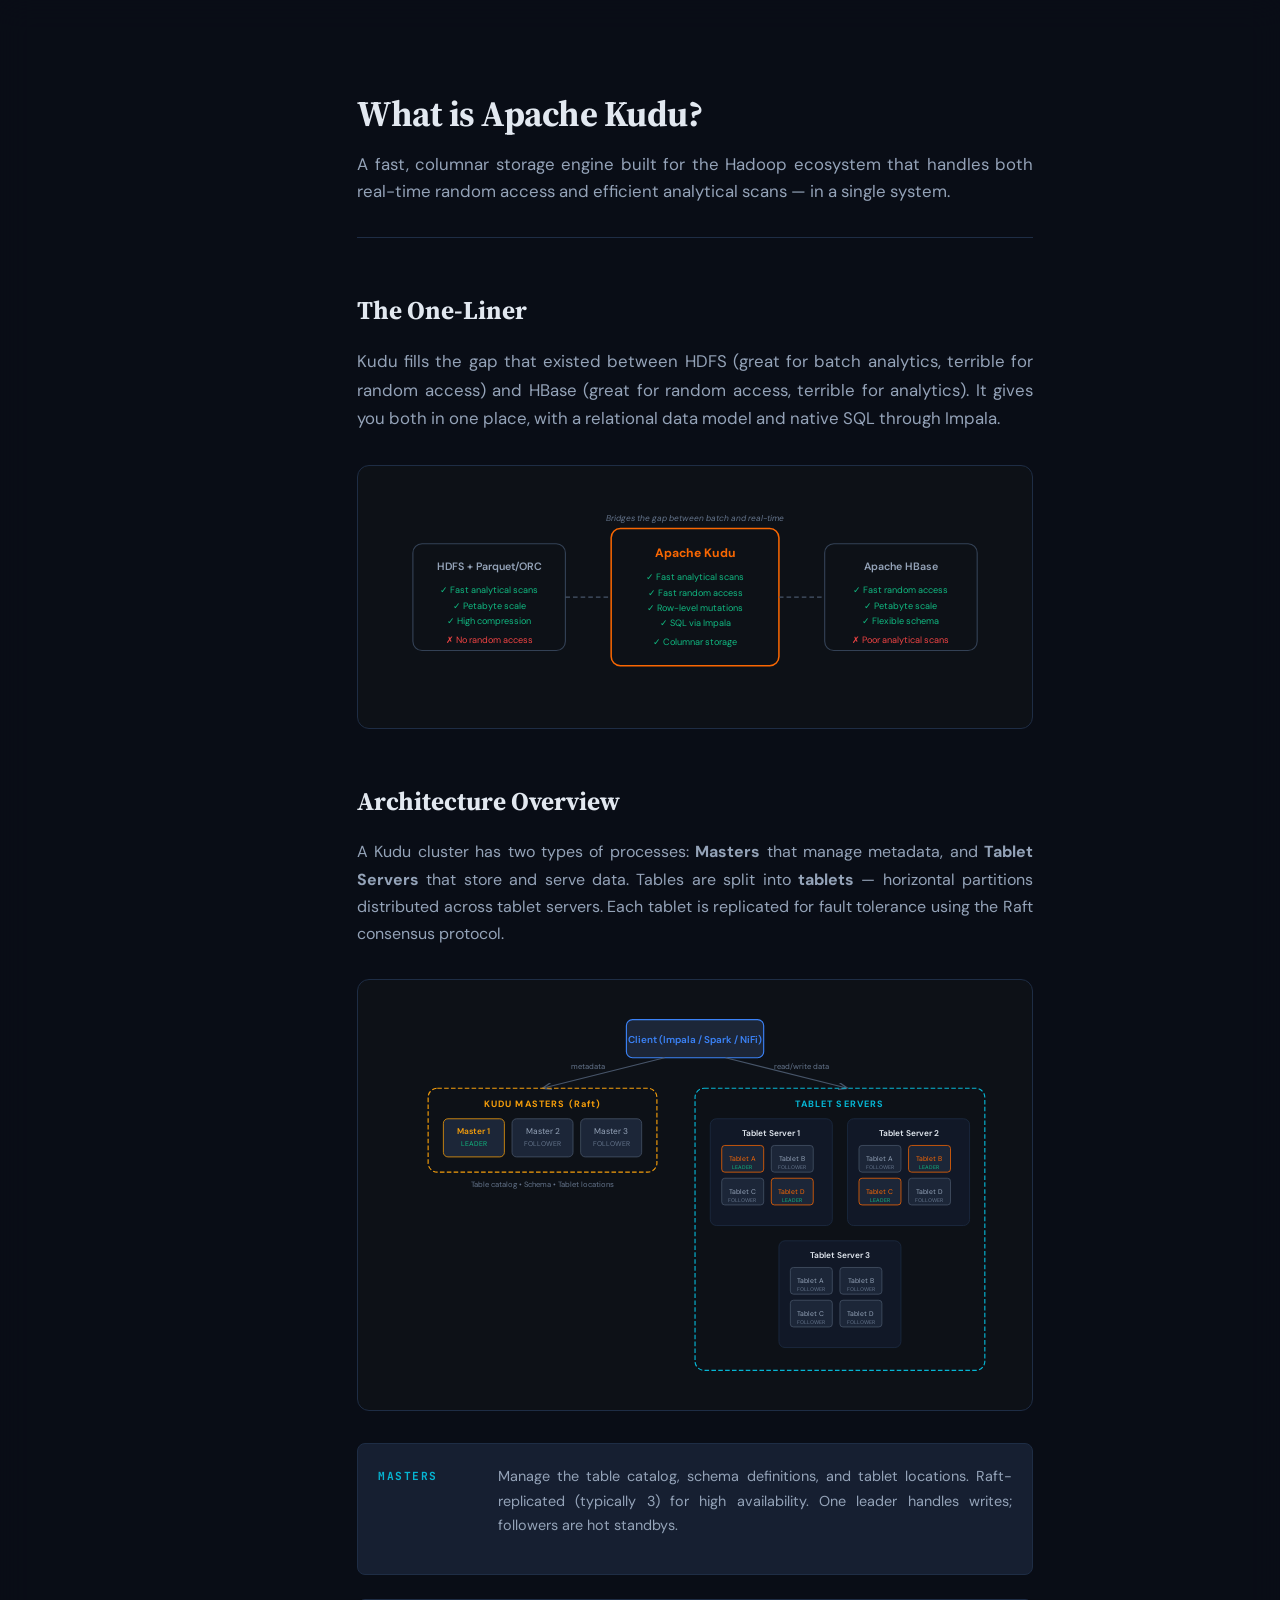
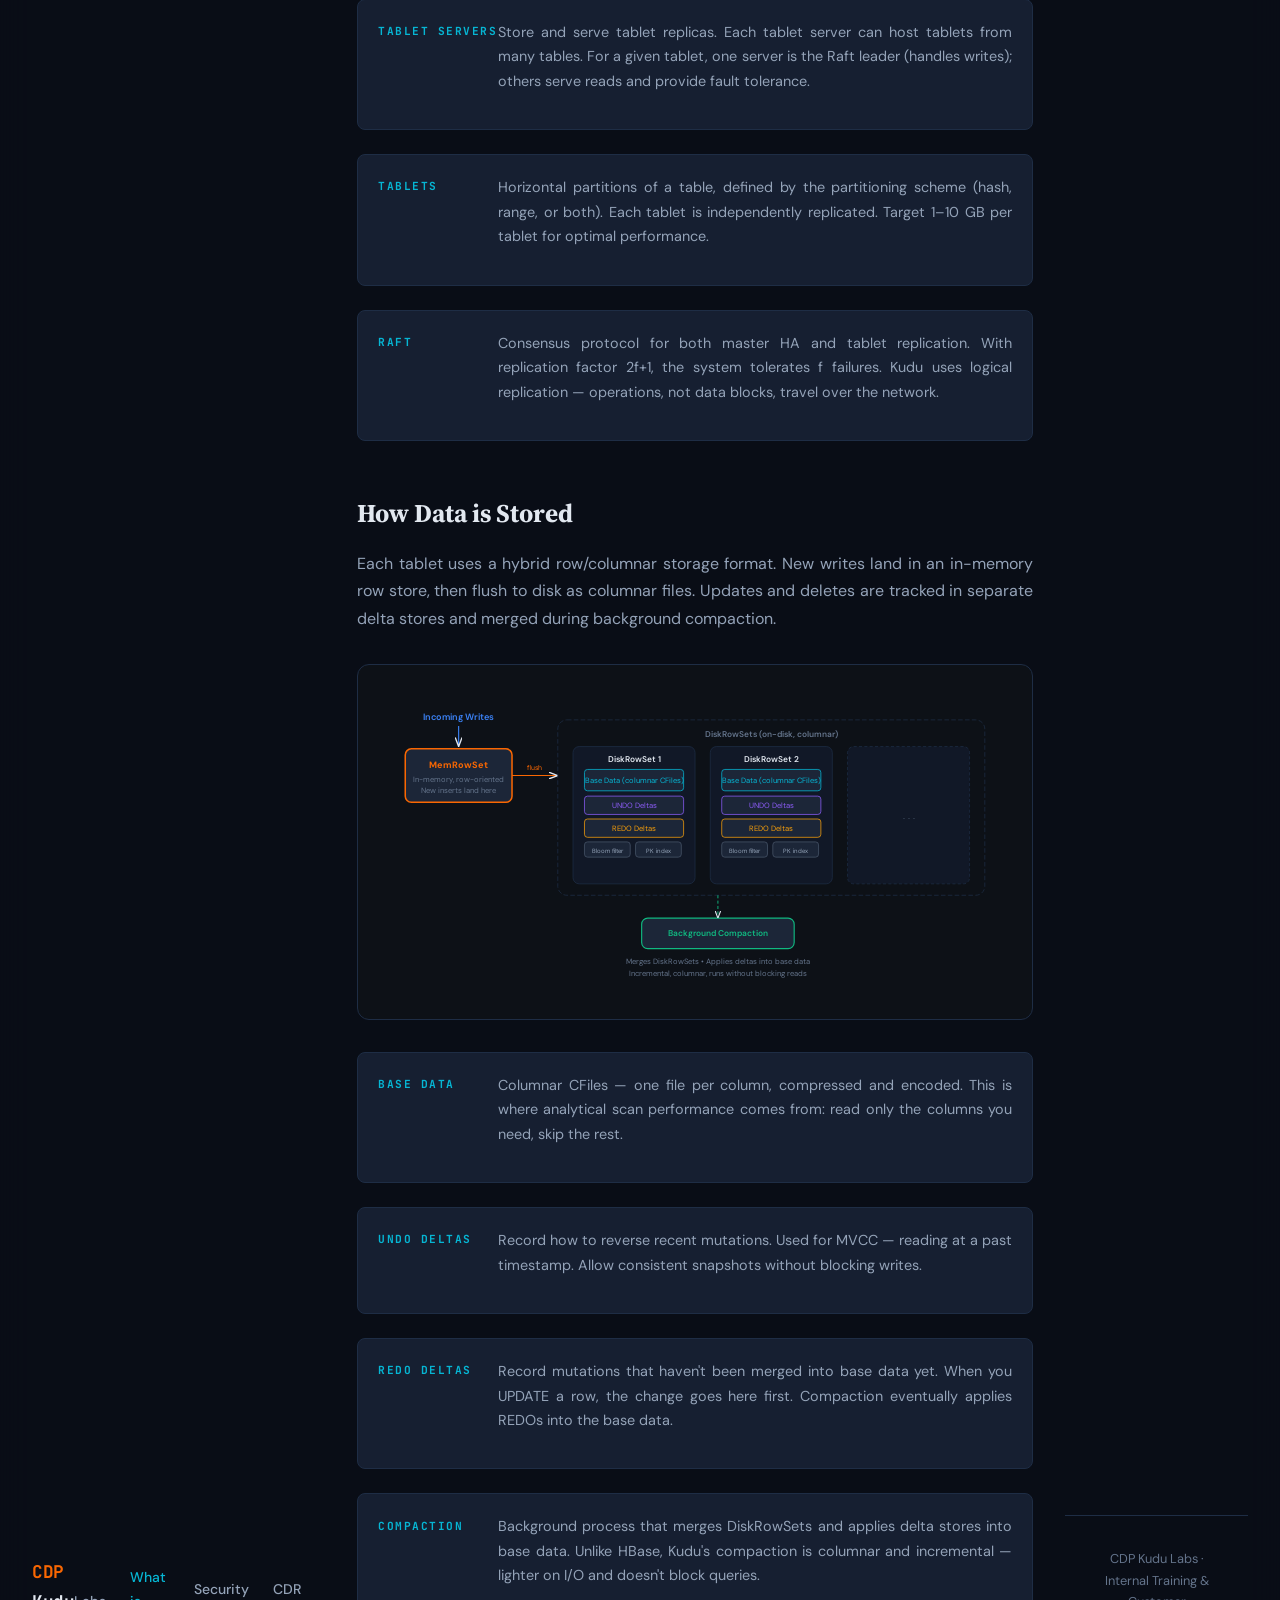
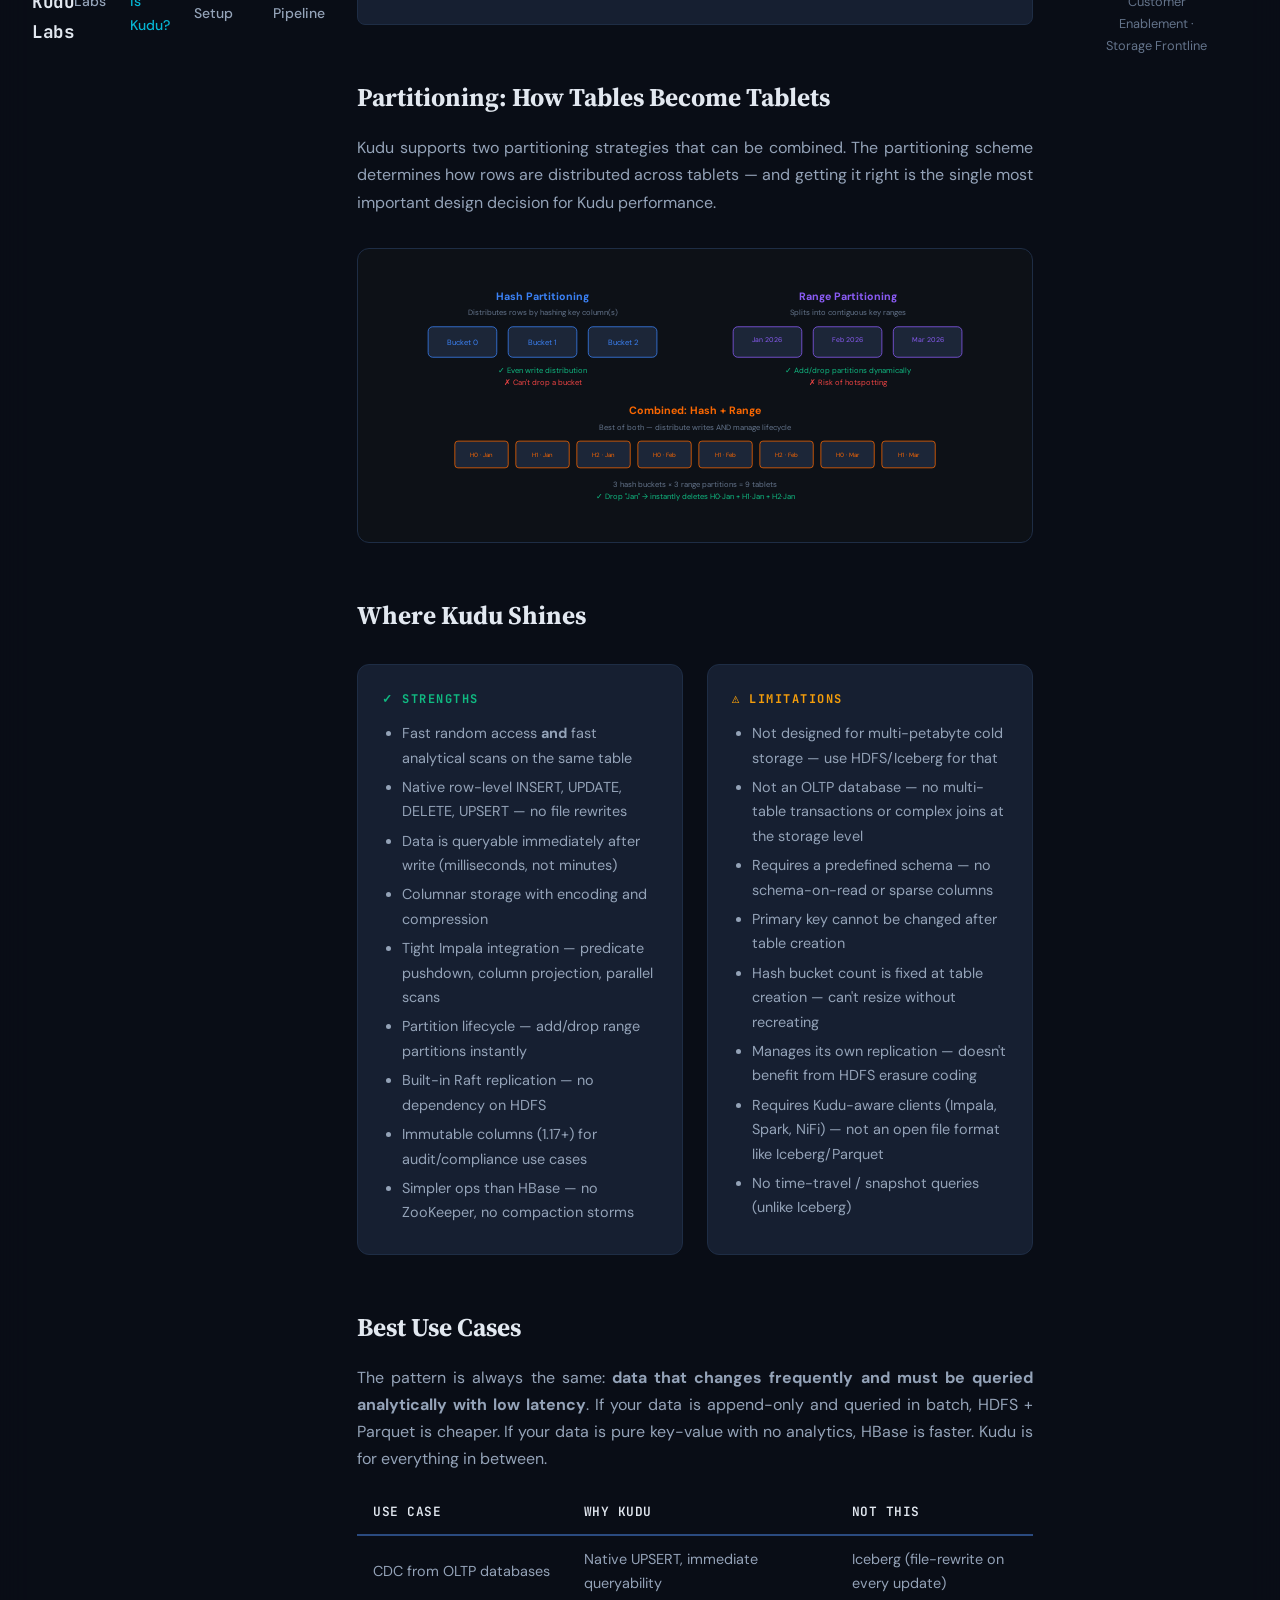
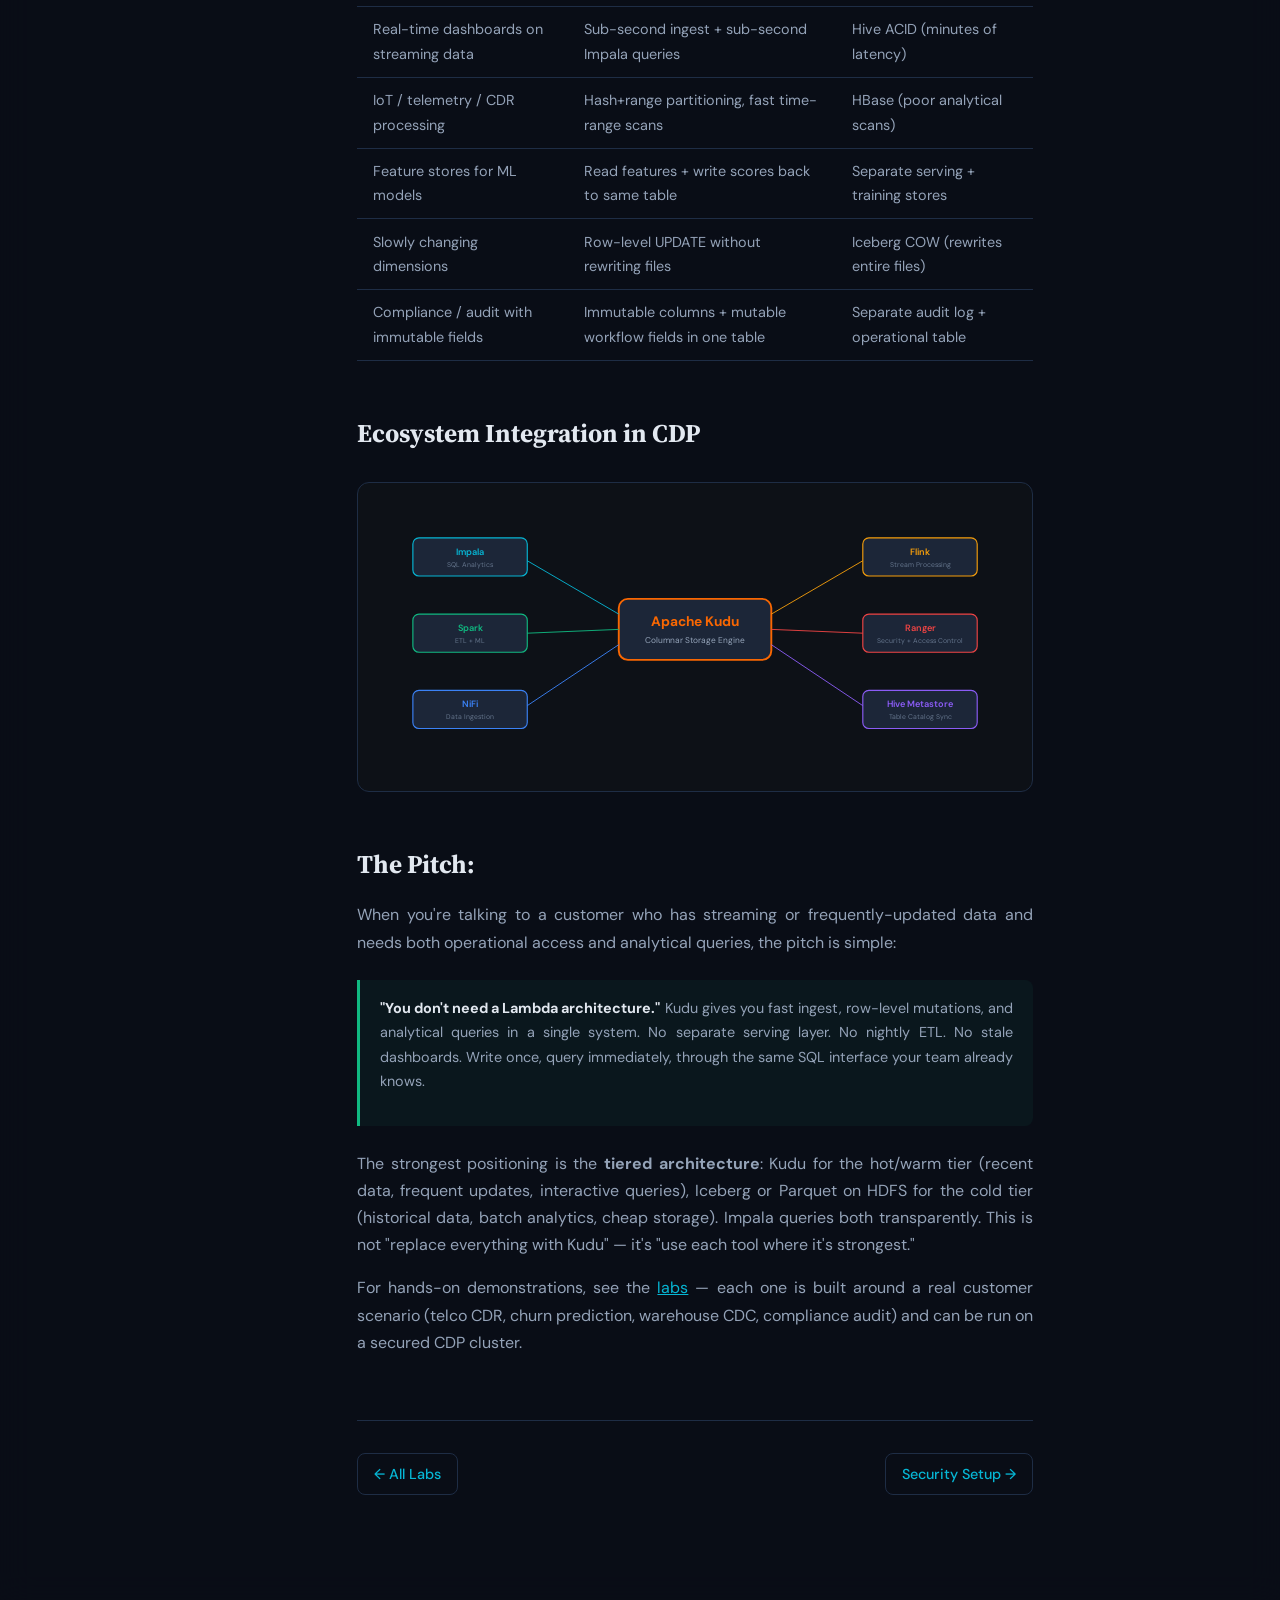
==== commit 058cfb03: "Fixing CSS issues" ====
--- a/intro-kudu.html
+++ b/intro-kudu.html
@@ -143,9 +143,6 @@
             <a href="intro-kudu.html" class="active">What is Kudu?</a>
             <a href="security-setup.html">Security Setup</a>
             <a href="lab1-cdr-pipeline.html">CDR Pipeline</a>
-            <a href="lab2-churn-scoring.html">Churn Scoring</a>
-            <a href="lab3-inventory-cdc.html">Inventory CDC</a>
-            <a href="lab4-compliance.html">Compliance</a>
         </nav>
 
         <div class="container">
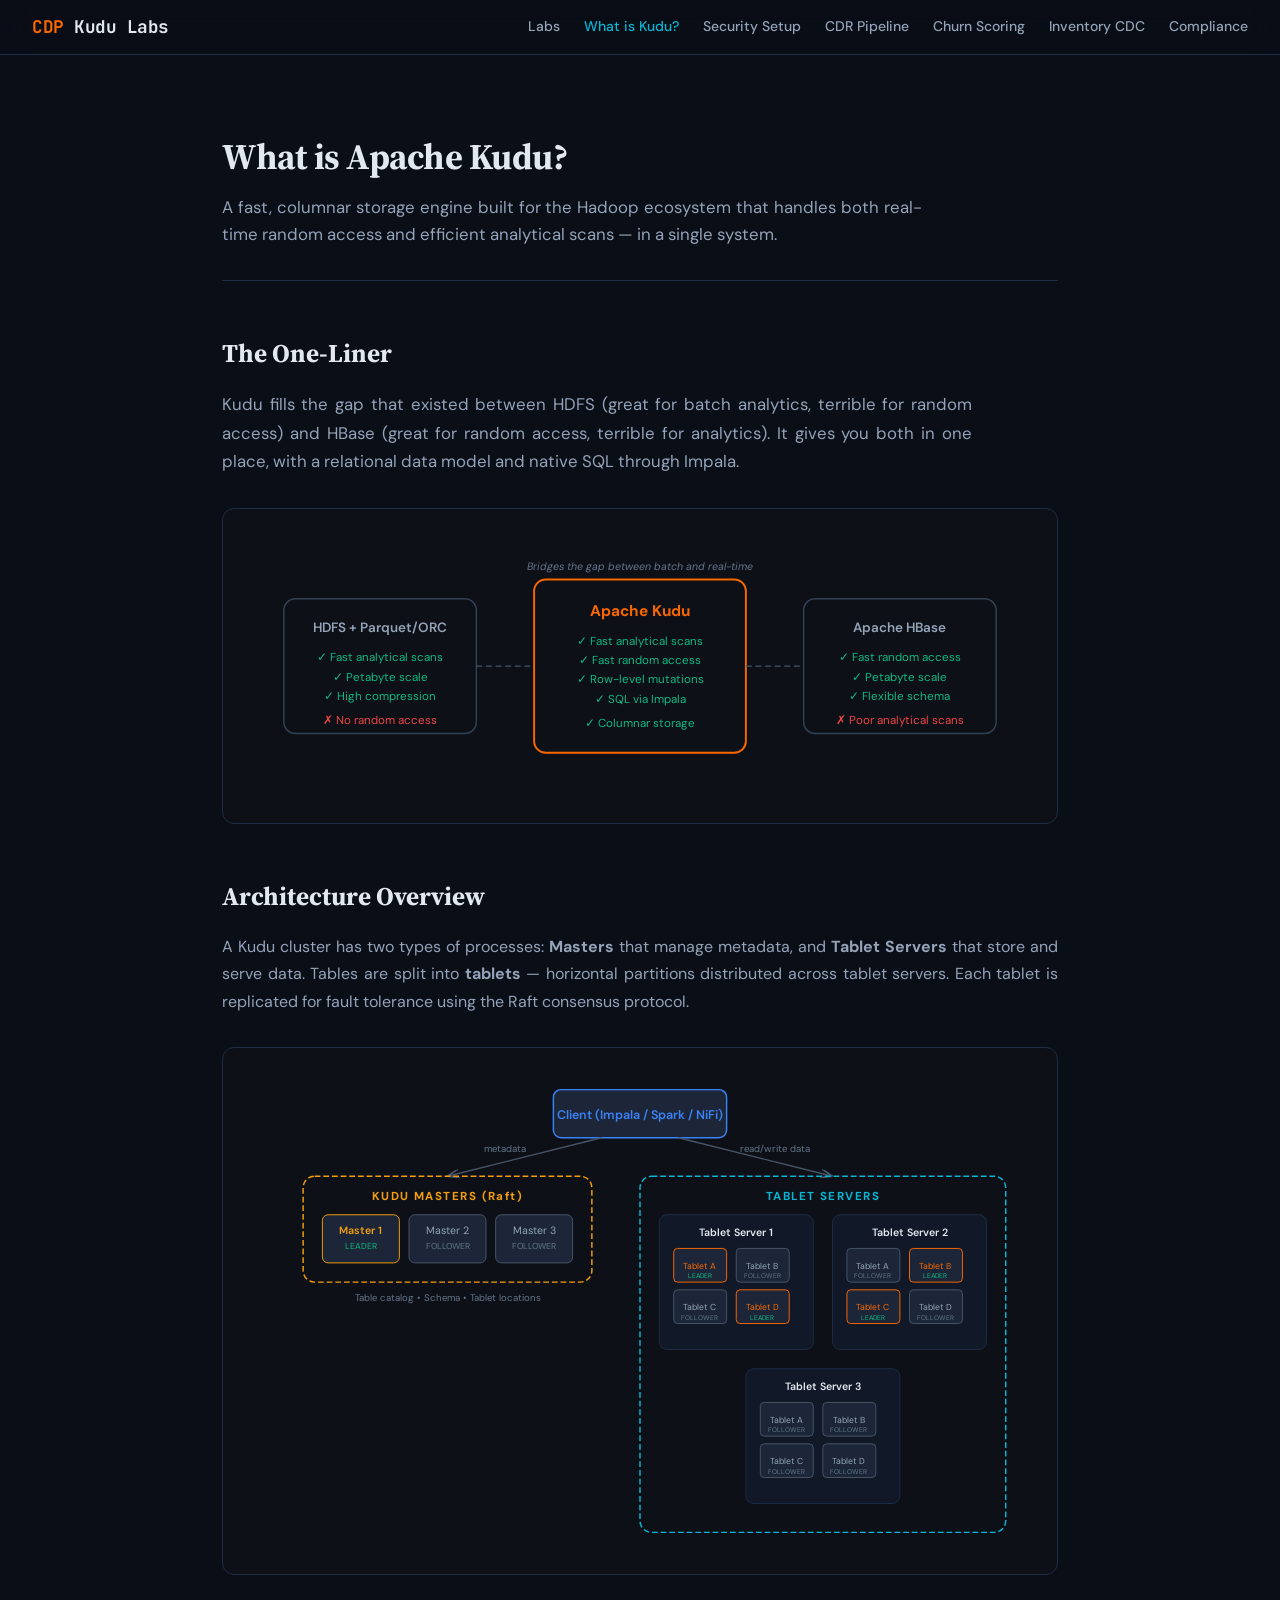
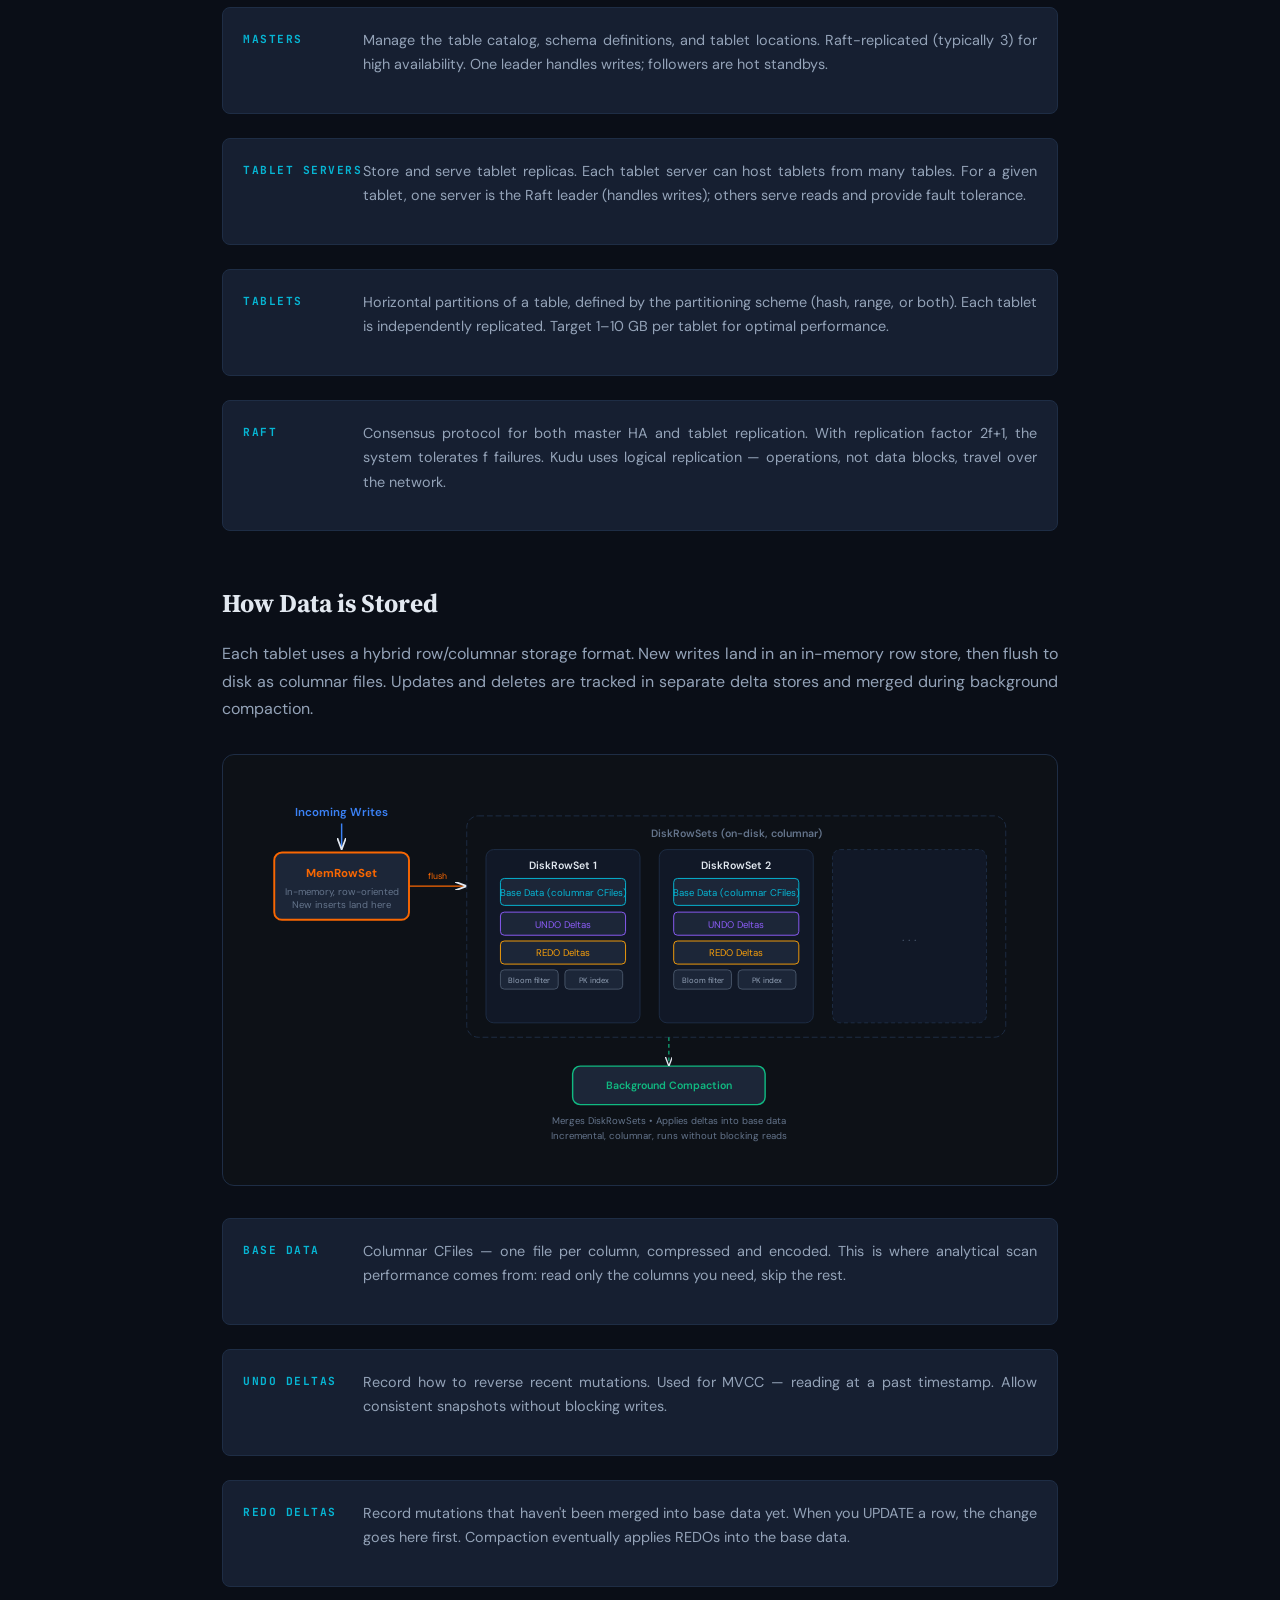
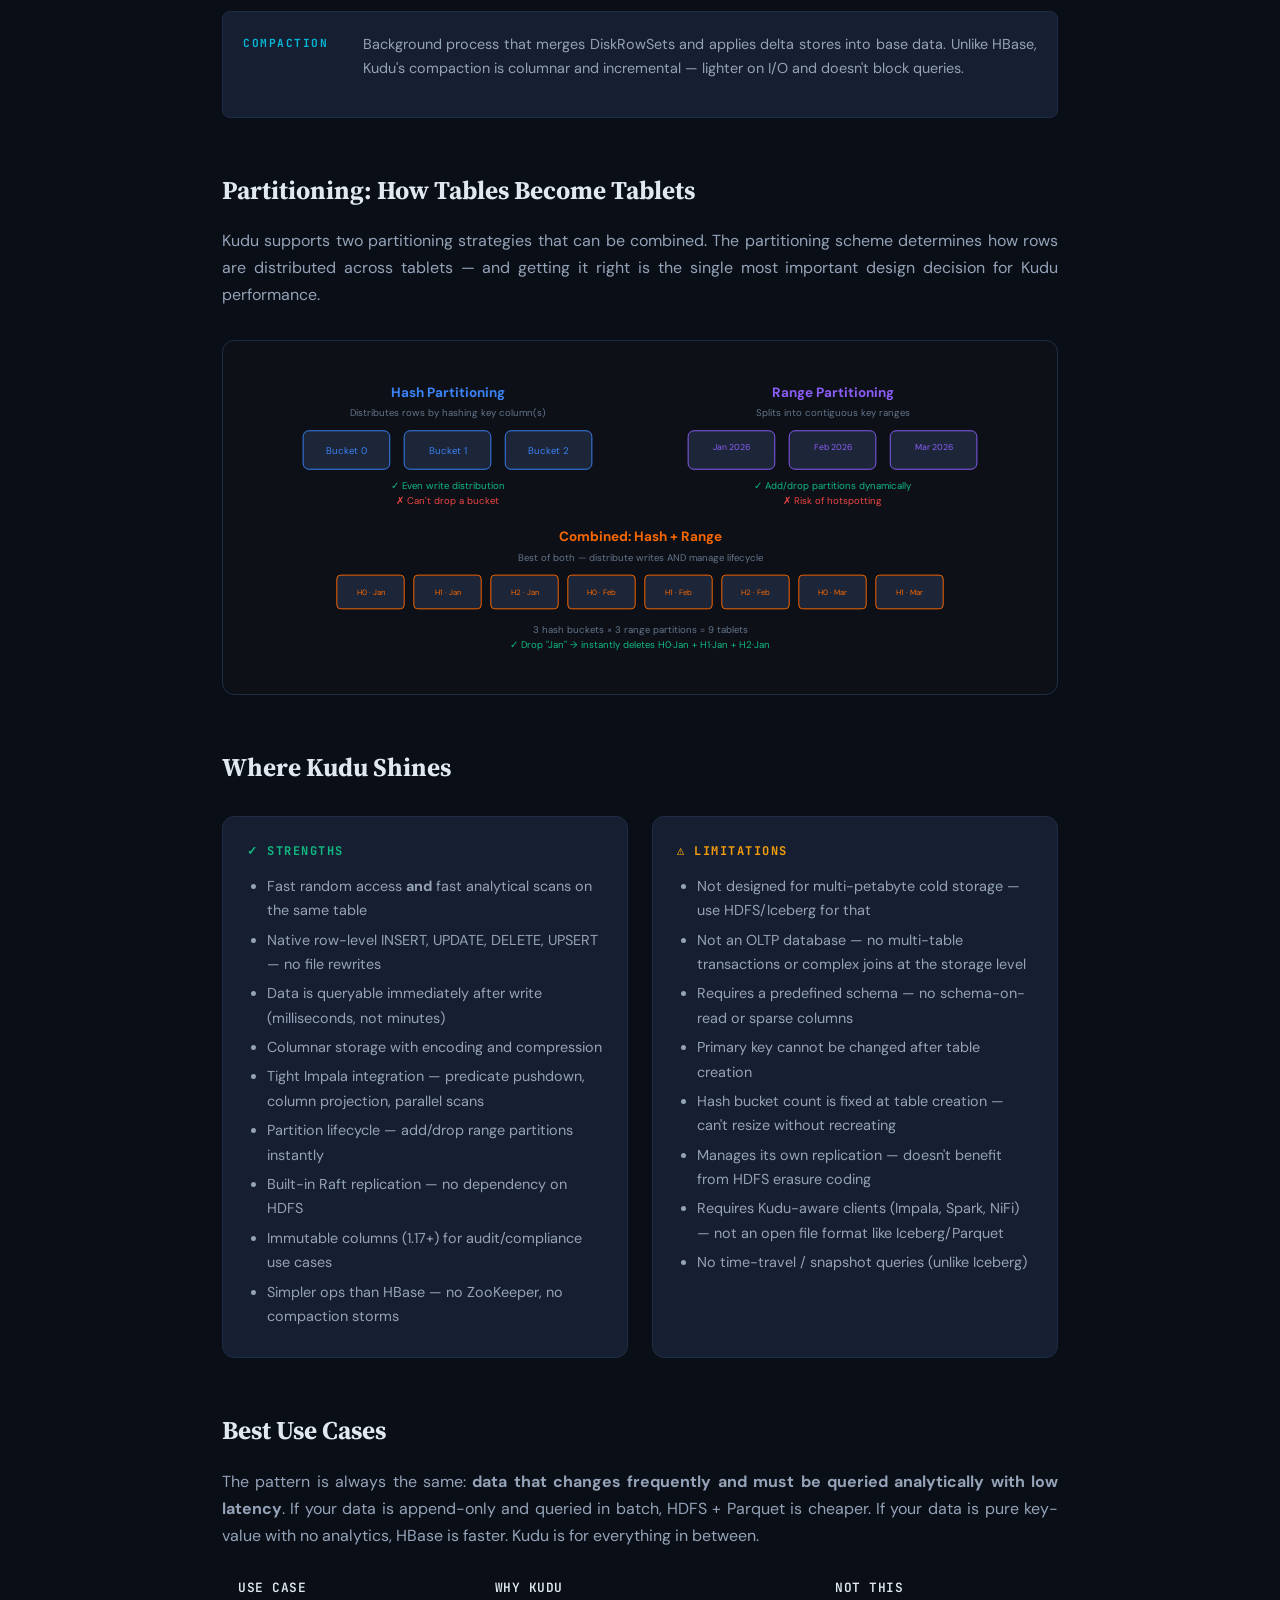
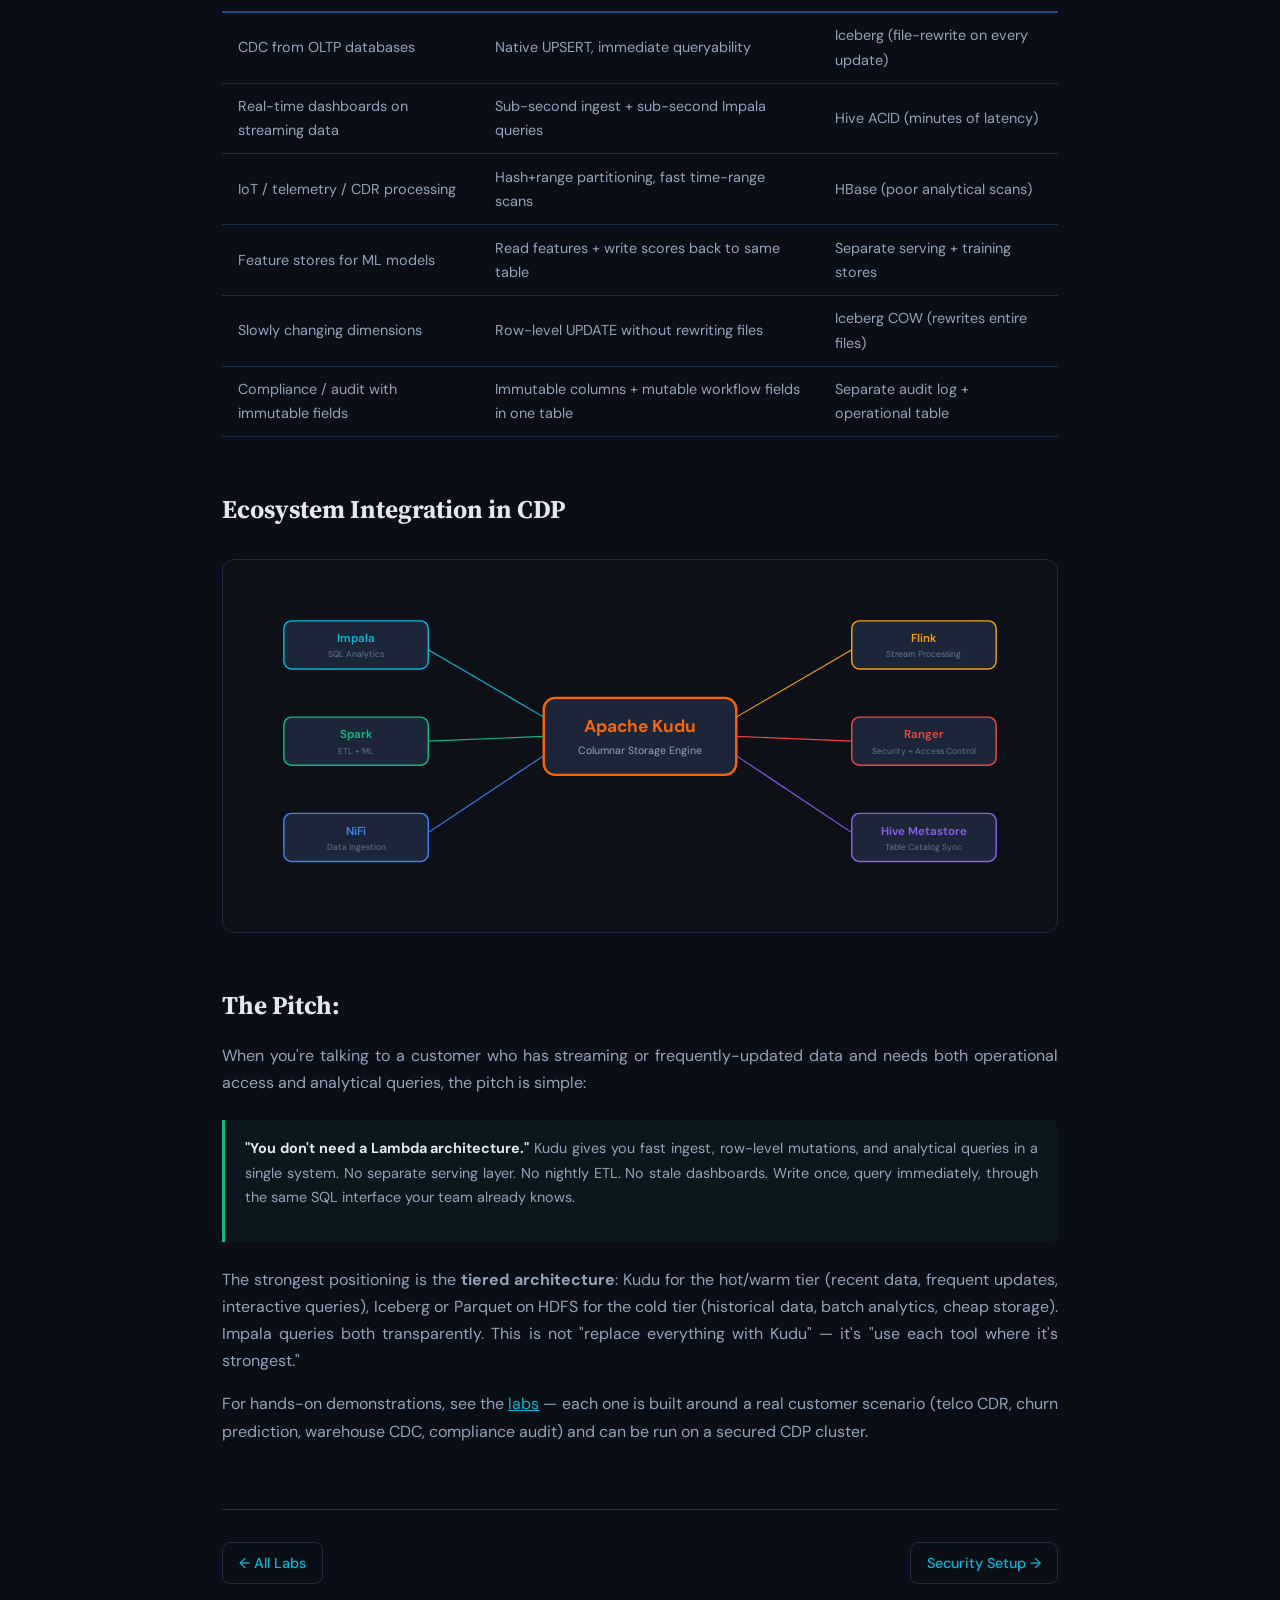
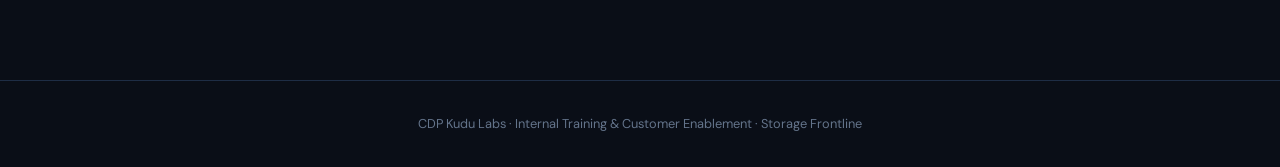
==== commit 702f449d: "Fixing CSS issues" ====
--- a/intro-kudu.html
+++ b/intro-kudu.html
@@ -143,7 +143,11 @@
             <a href="intro-kudu.html" class="active">What is Kudu?</a>
             <a href="security-setup.html">Security Setup</a>
             <a href="lab1-cdr-pipeline.html">CDR Pipeline</a>
+            <a href="lab2-churn-scoring.html">Churn Scoring</a>
+            <a href="lab3-inventory-cdc.html">Inventory CDC</a>
+            <a href="lab4-compliance.html">Compliance</a>
         </nav>
+    </header>
 
         <div class="container">
             <div class="lab-header">
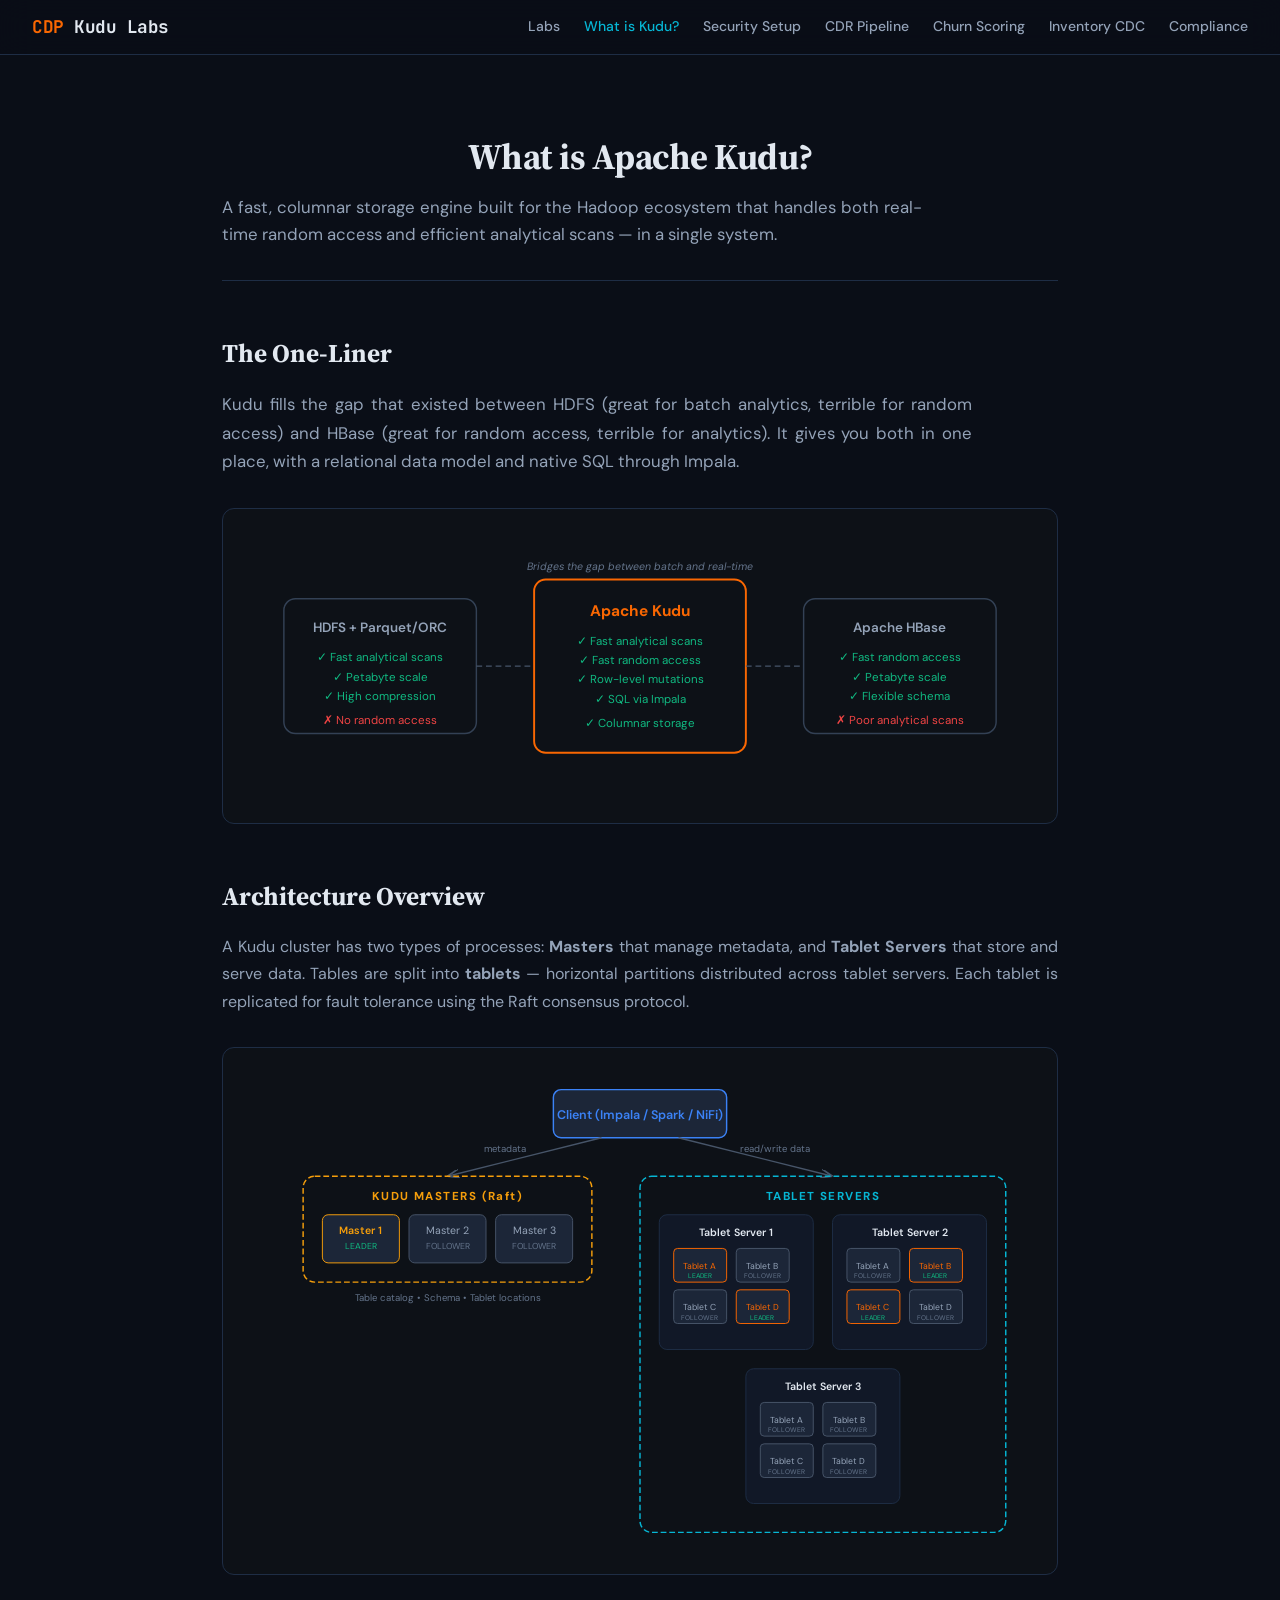
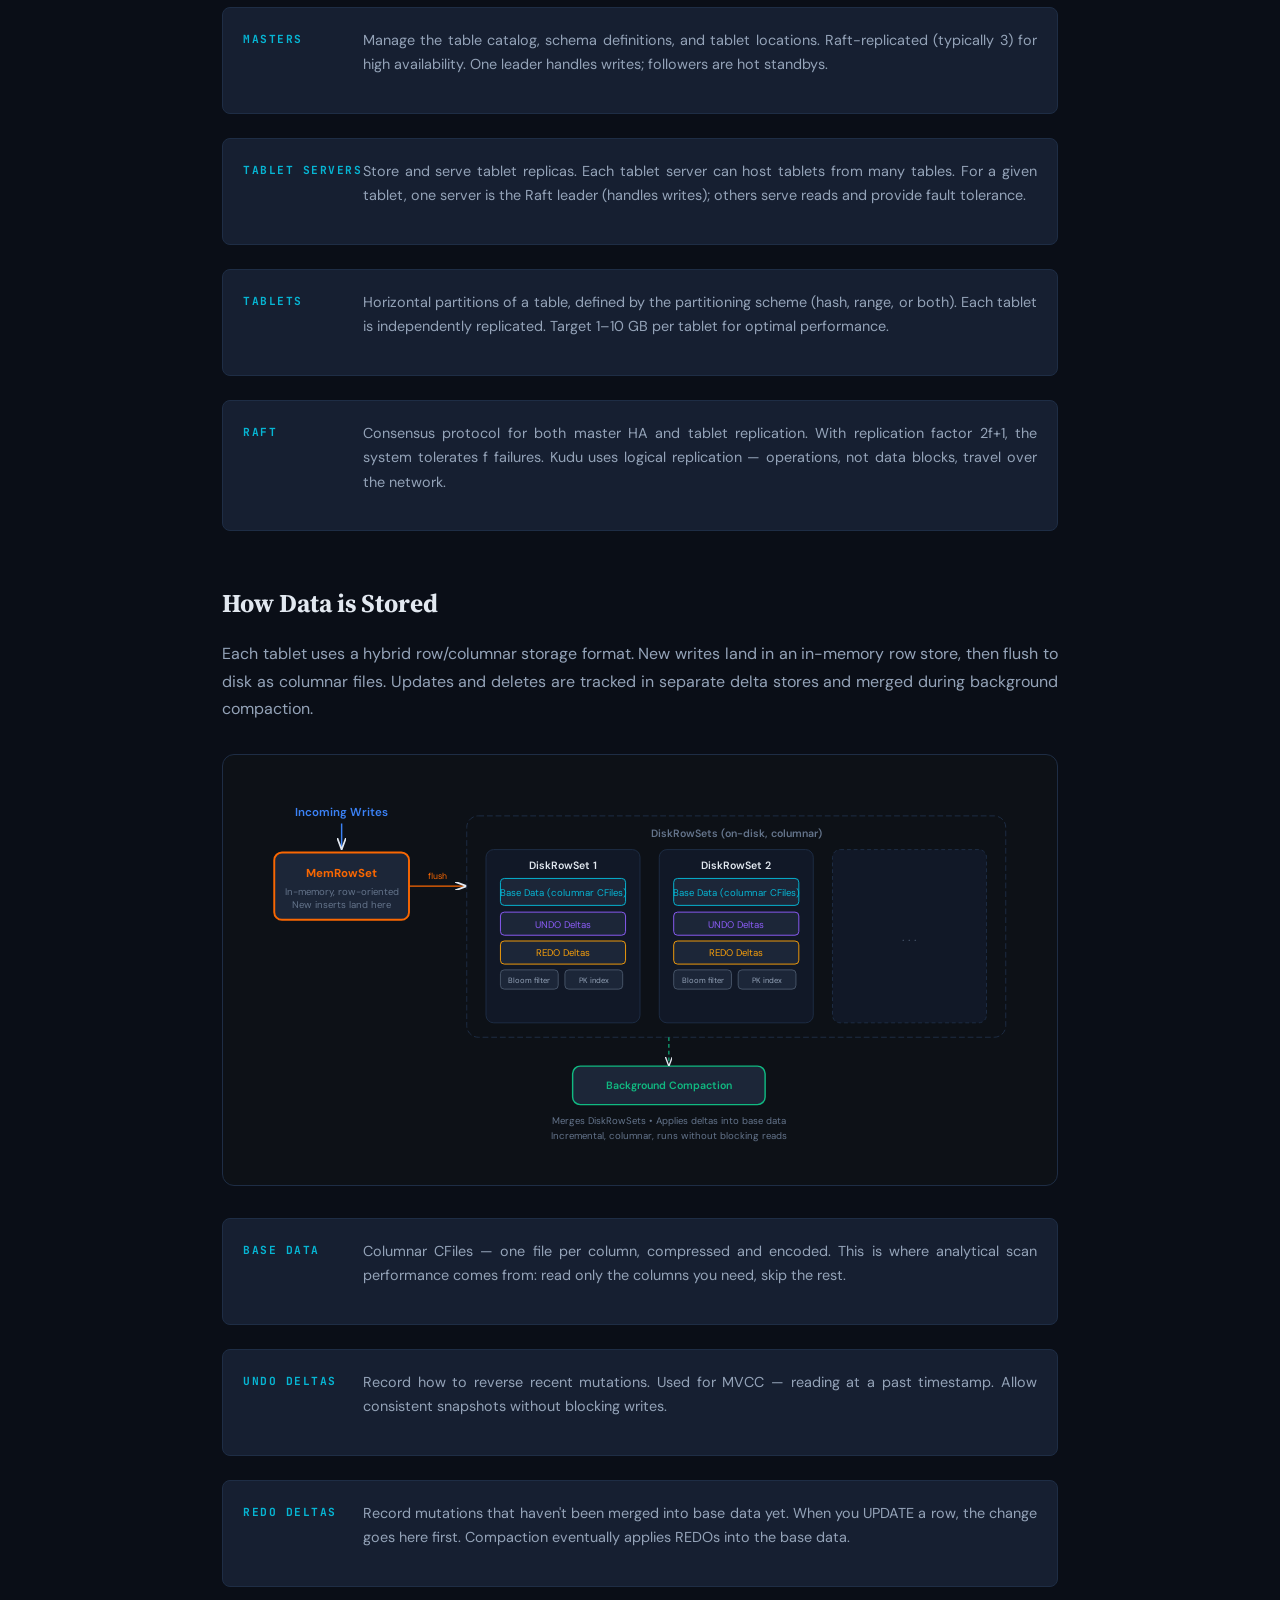
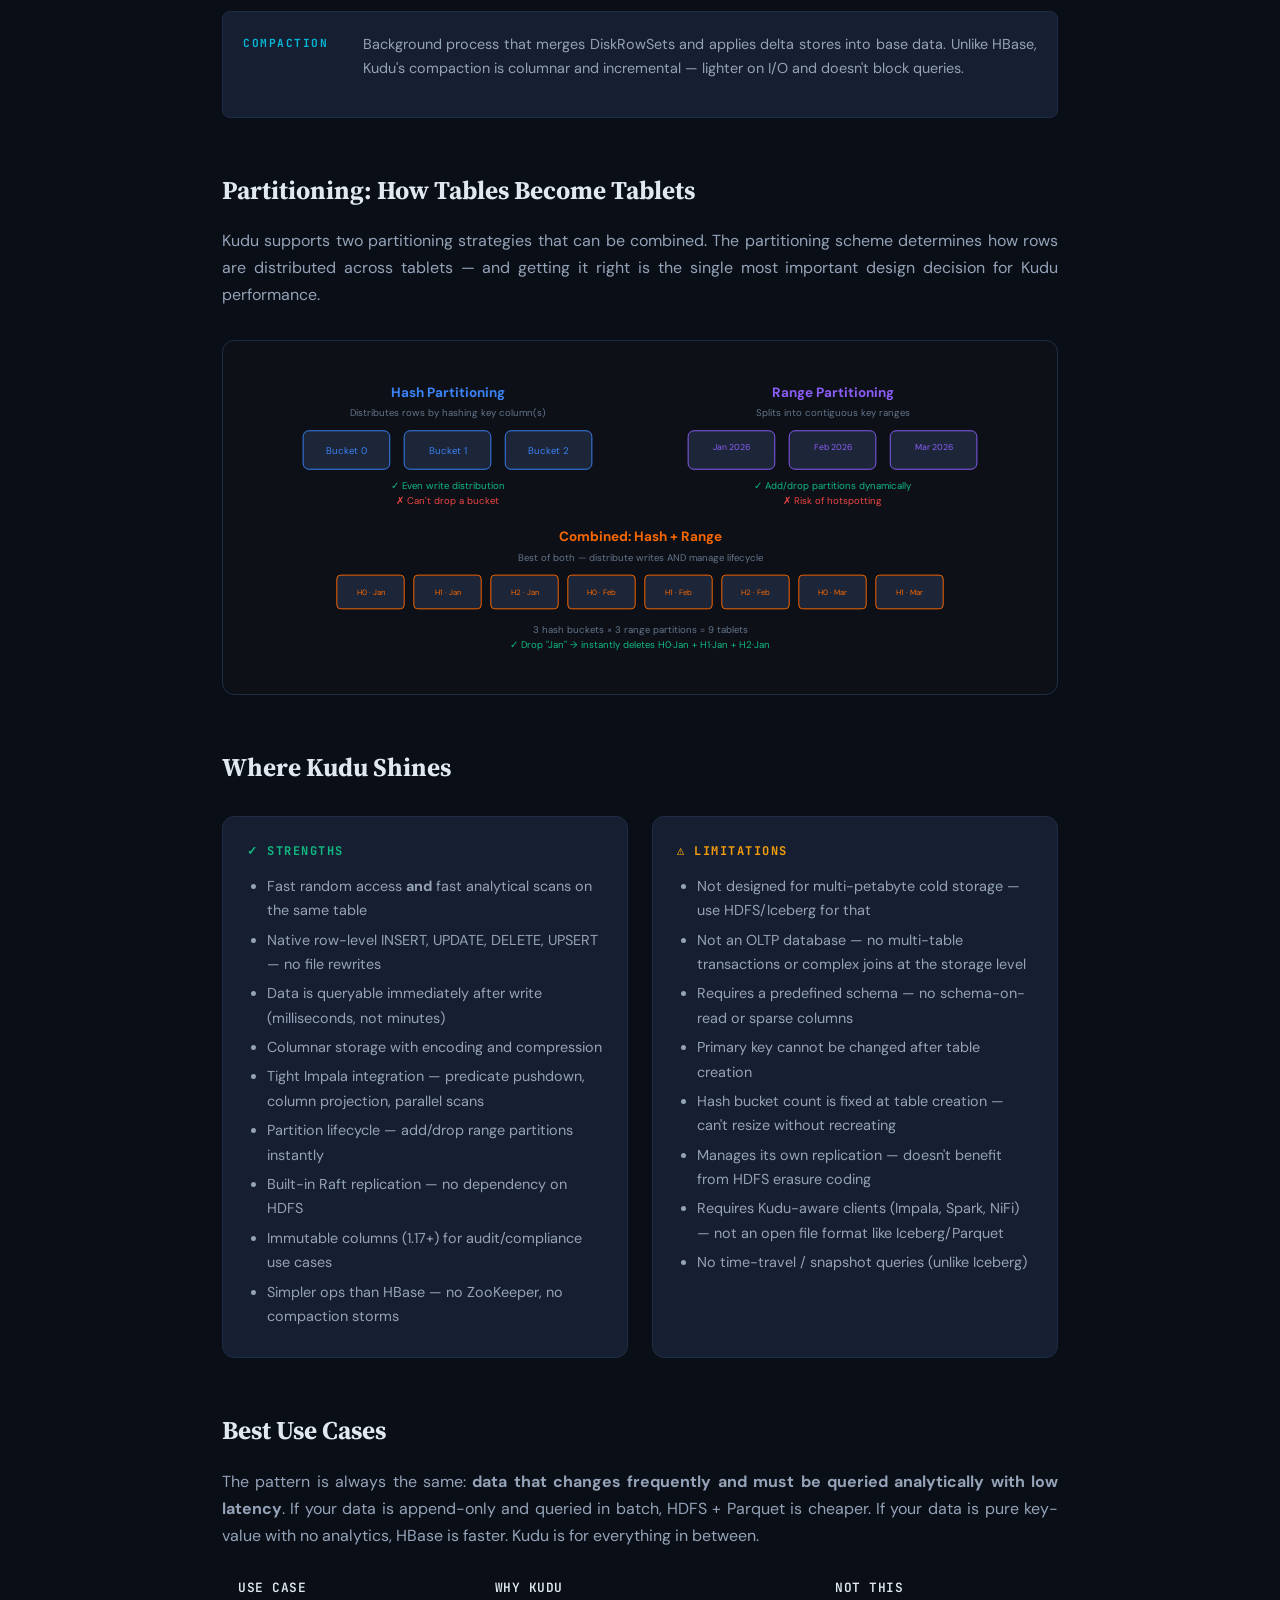
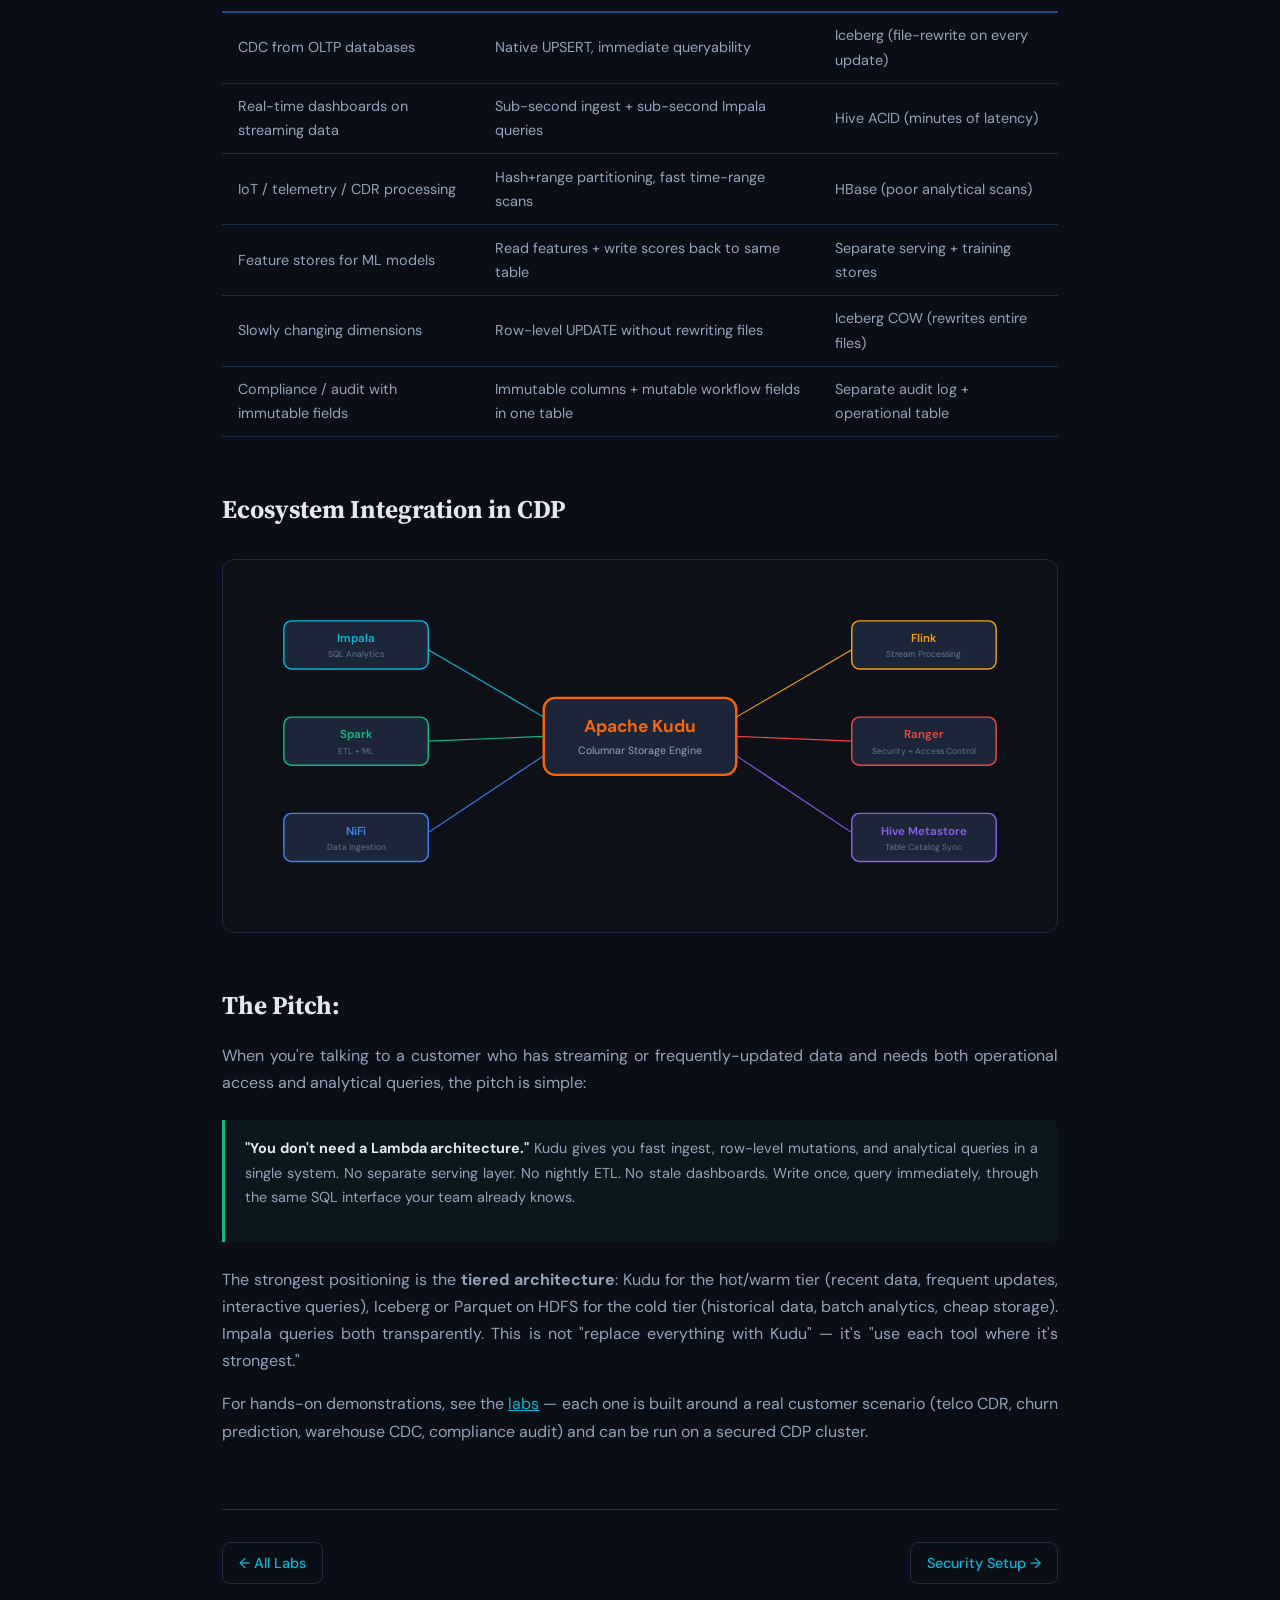
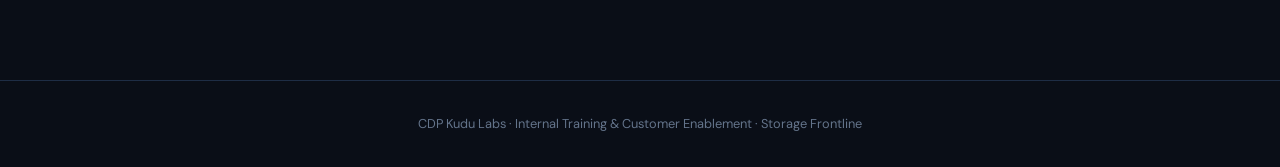
==== commit 36bc6a14: "Fixing CSS issues" ====
--- a/intro-kudu.html
+++ b/intro-kudu.html
@@ -151,8 +151,8 @@
 
         <div class="container">
             <div class="lab-header">
-                <h1>What is Apache Kudu?</h1>
-                <p class="lab-description">
+                <h1 align="center">What is Apache Kudu?</h1>
+                <p class="lab-description" align="justify">
                     A fast, columnar storage engine built for the Hadoop
                     ecosystem that handles both real-time random access and
                     efficient analytical scans — in a single system.
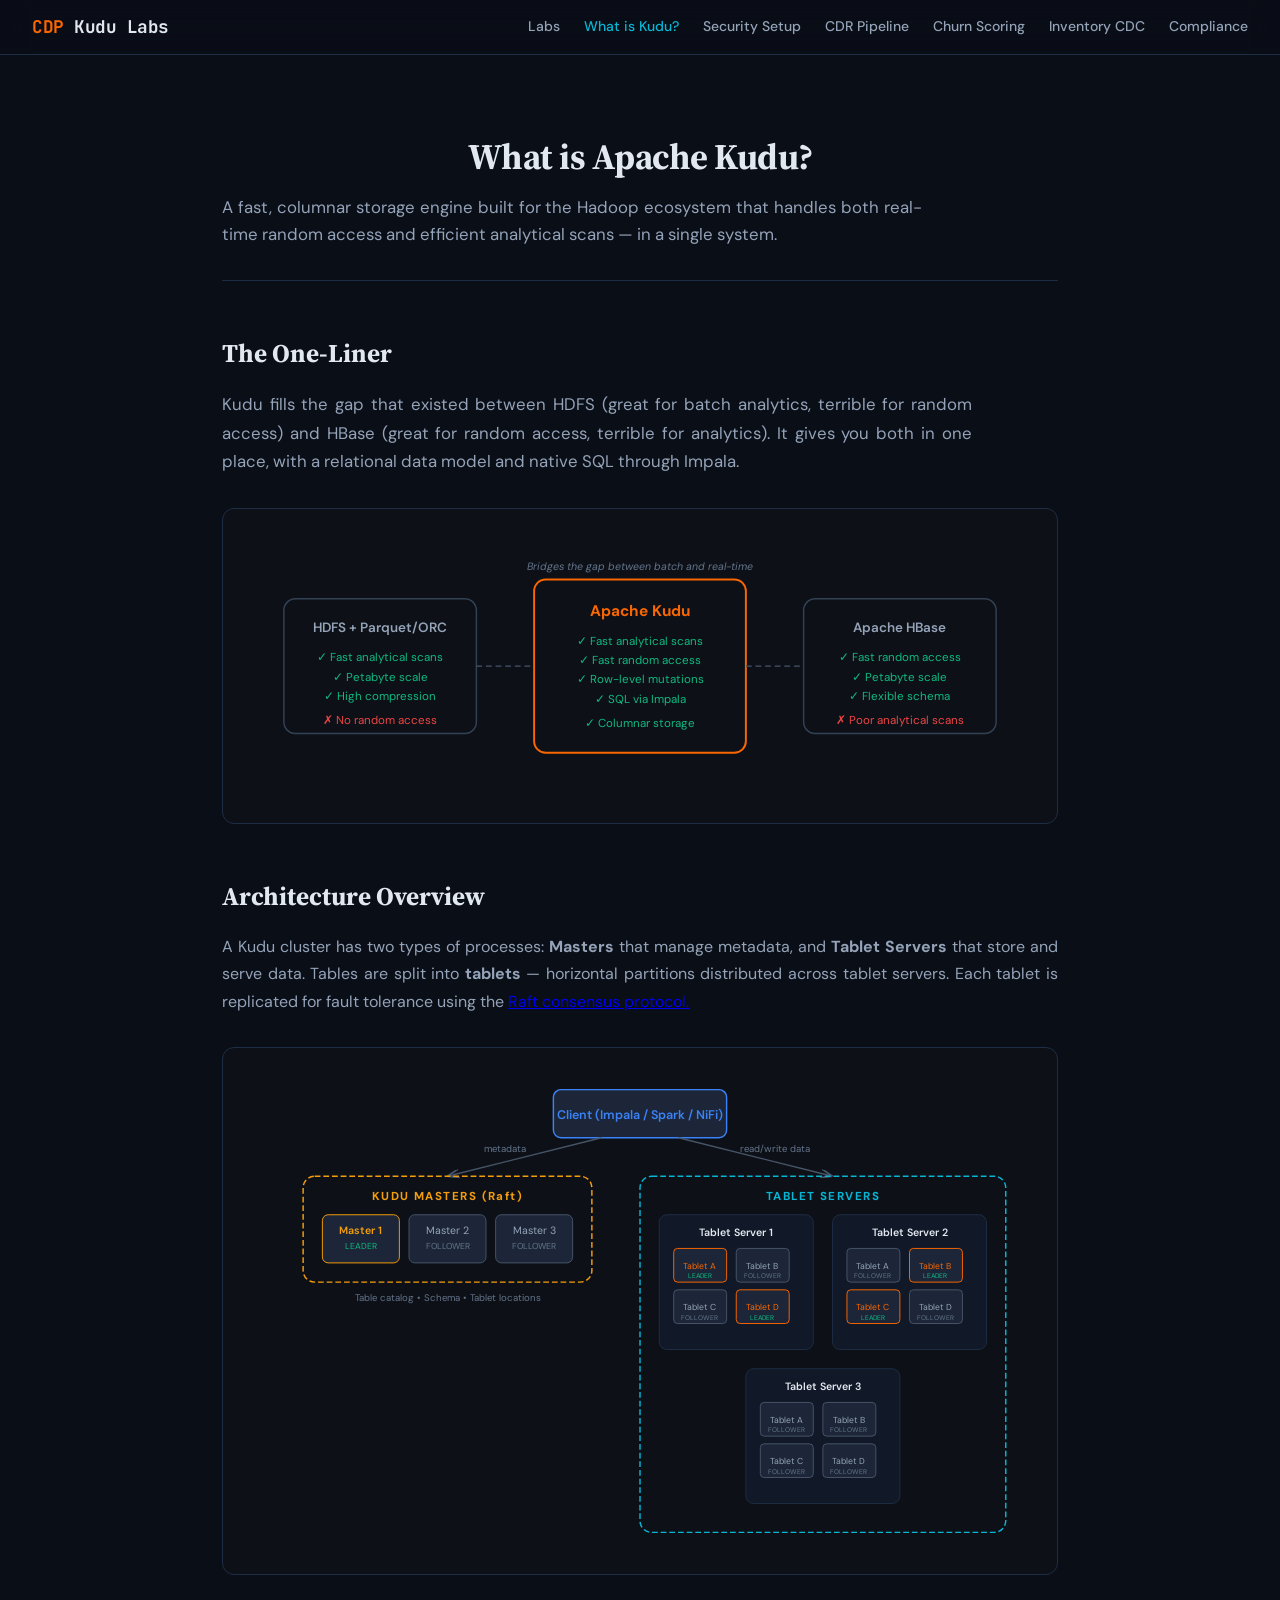
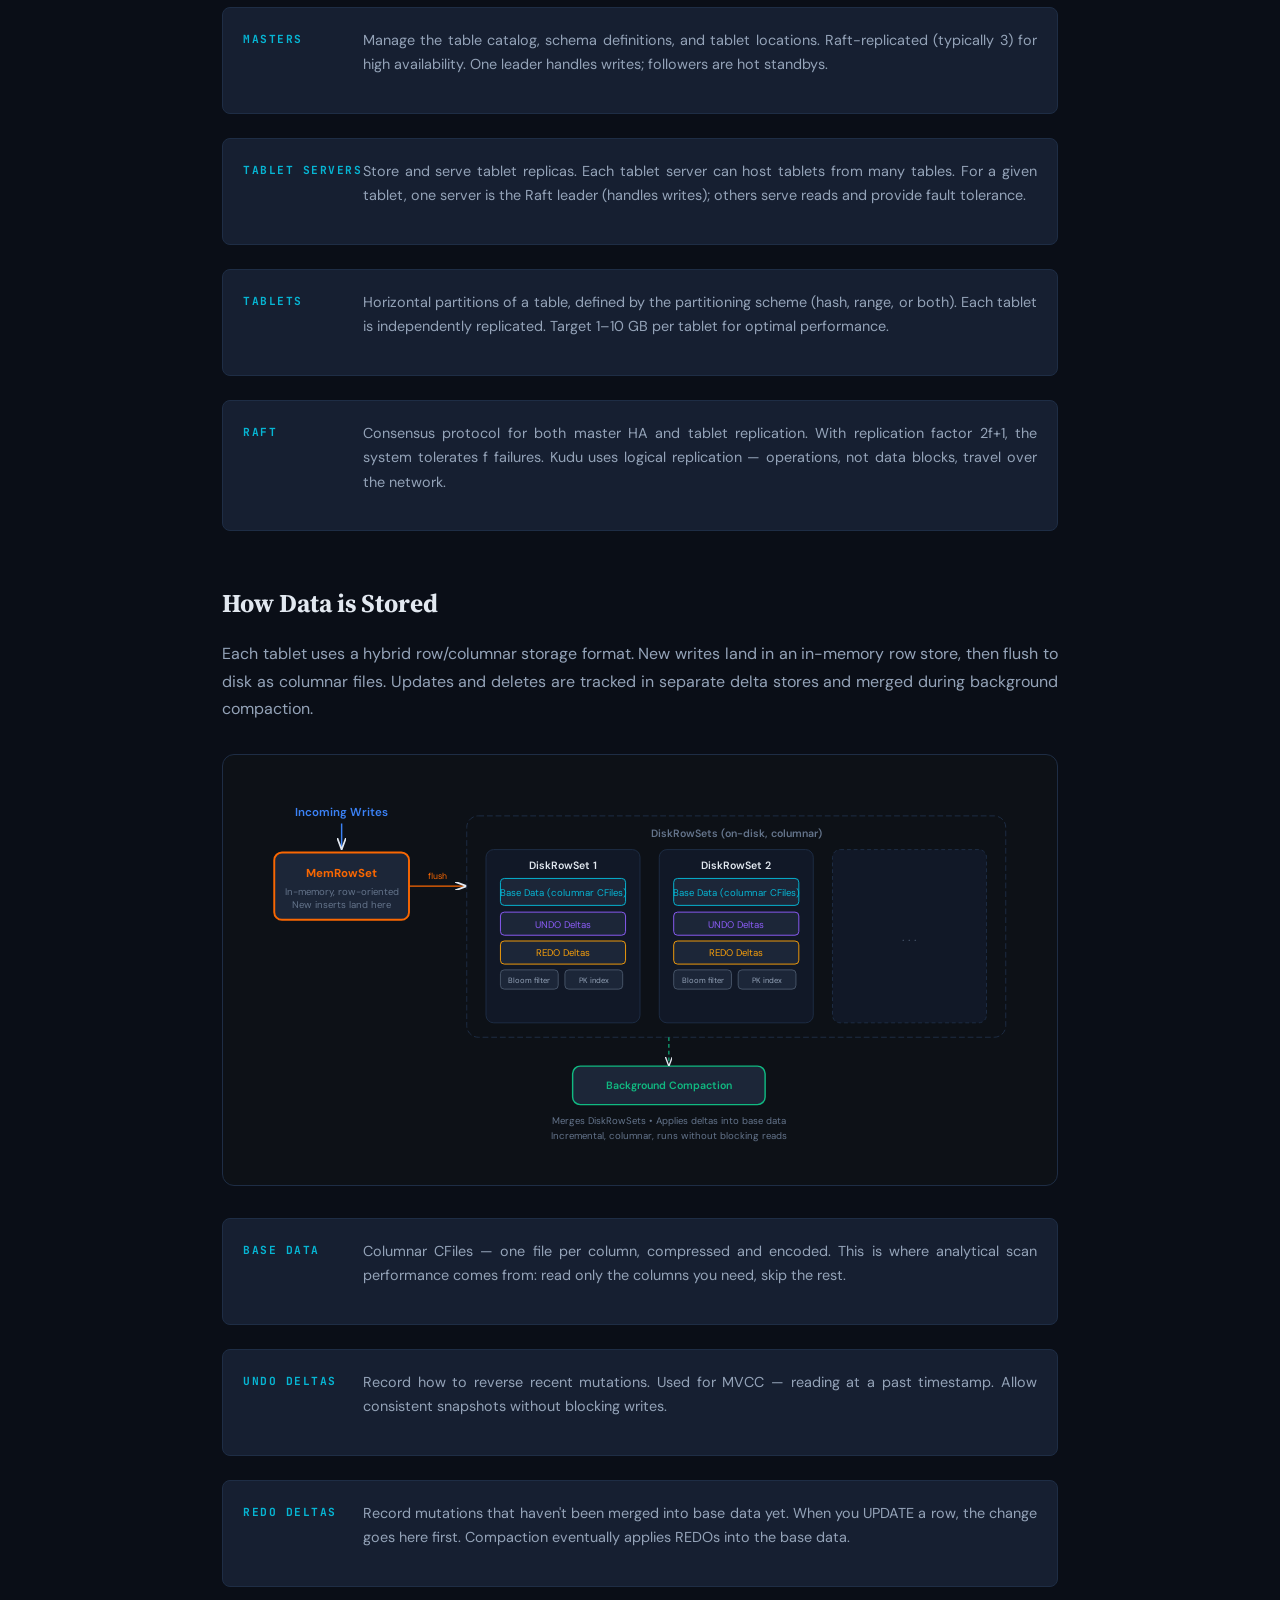
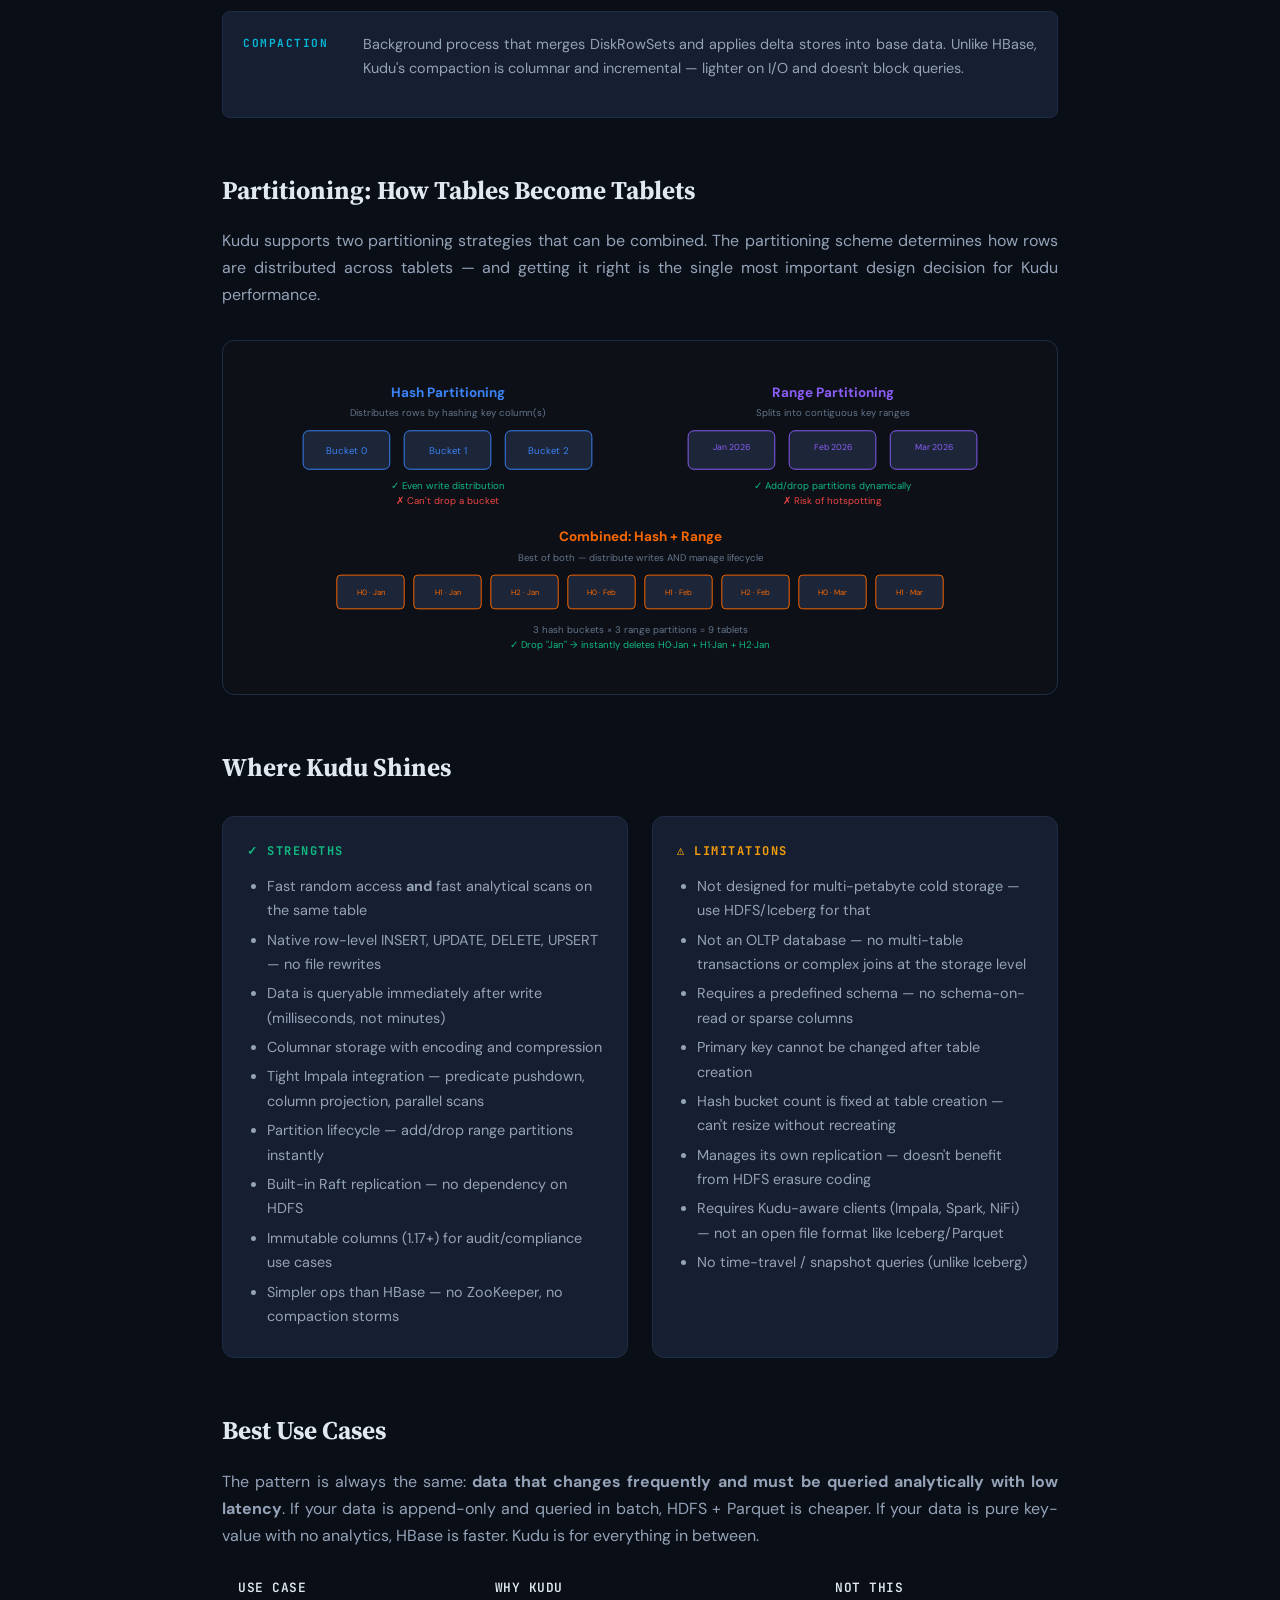
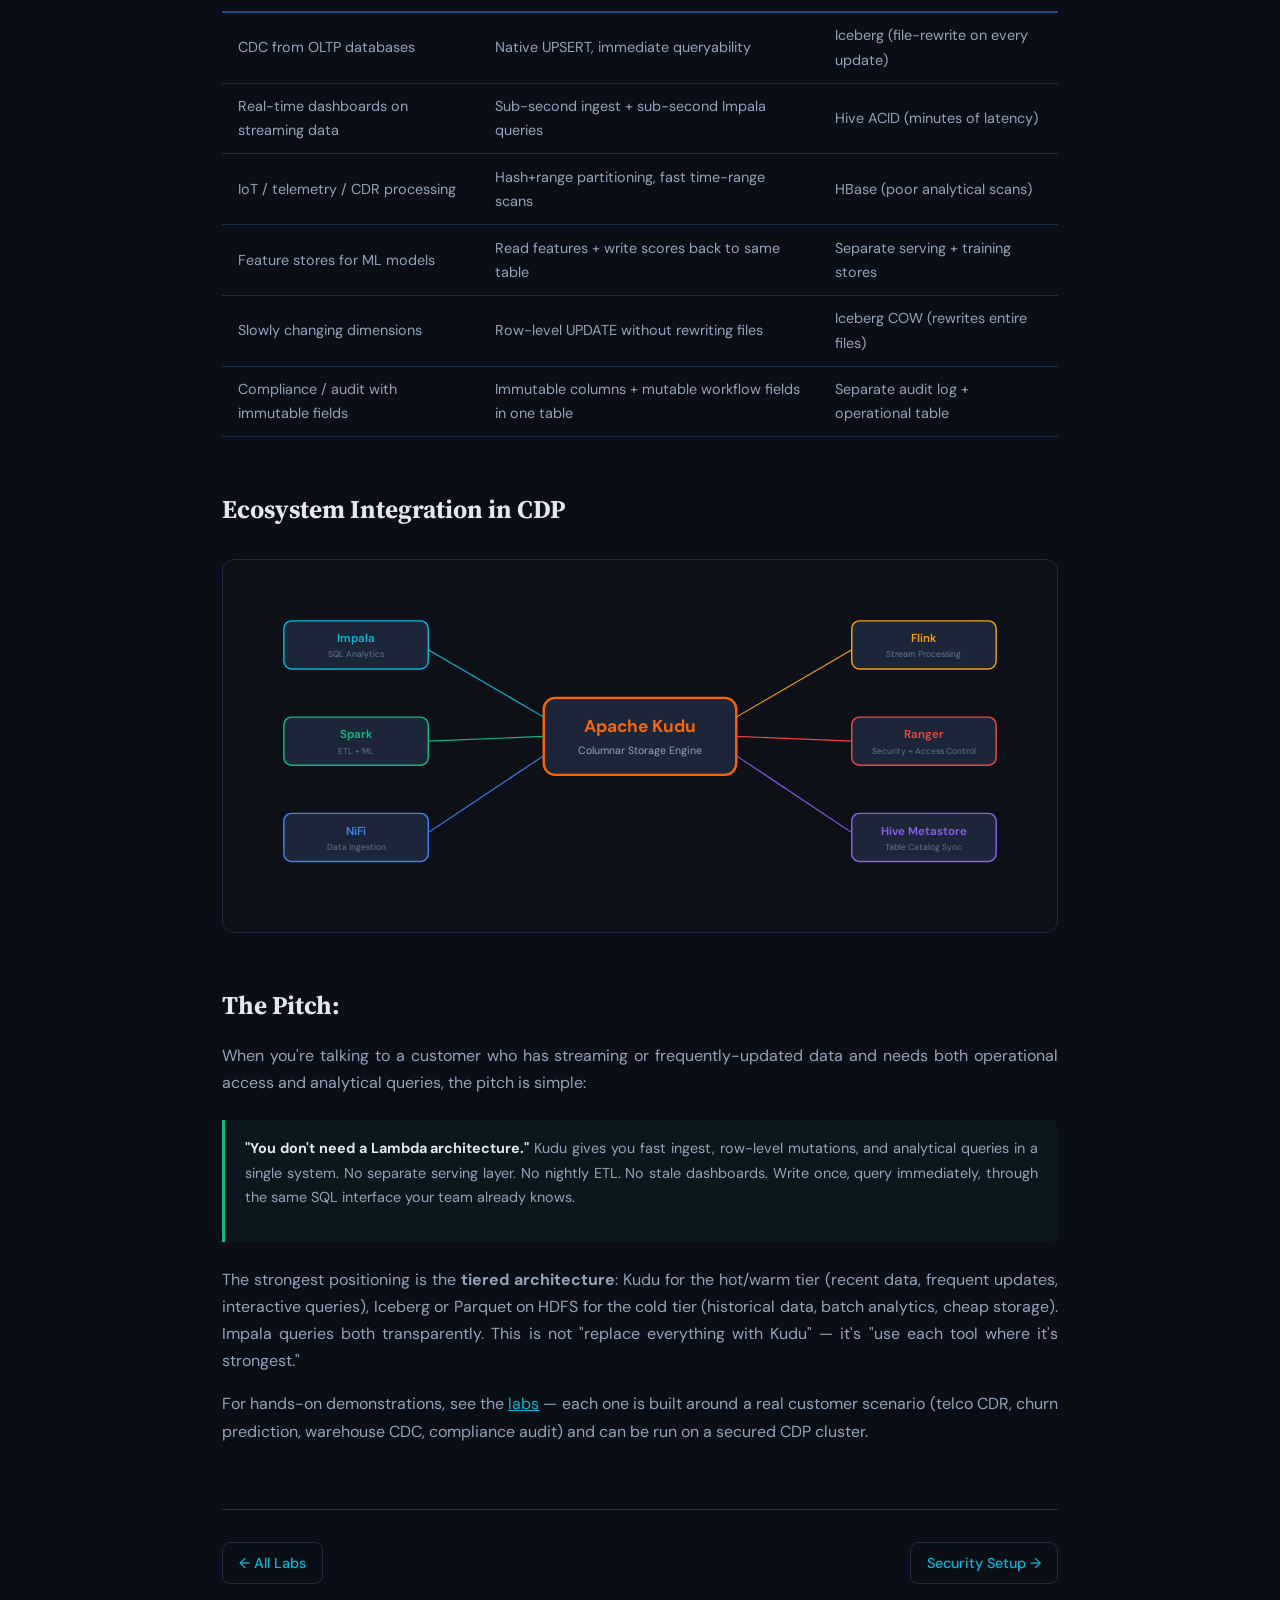
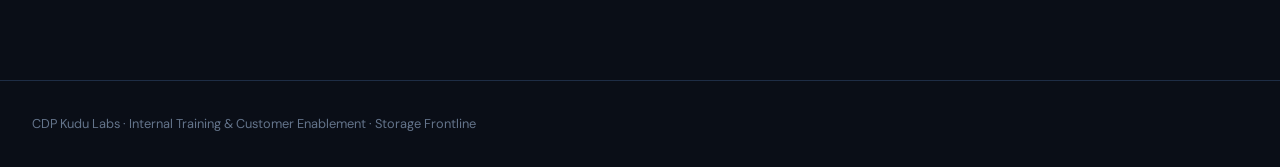
==== commit c749304e: "Added reference to the raft consensus algorithm explanation" ====
--- a/intro-kudu.html
+++ b/intro-kudu.html
@@ -252,8 +252,8 @@
                     <strong>Tablet Servers</strong> that store and serve data.
                     Tables are split into <strong>tablets</strong> — horizontal
                     partitions distributed across tablet servers. Each tablet is
-                    replicated for fault tolerance using the Raft consensus
-                    protocol.
+                    replicated for fault tolerance using the <a href="https://raft.github.io/" target="_blank">Raft consensus
+                    protocol.</a>
                 </p>
 
                 <div class="diagram-container">
--- a/styles.css
+++ b/styles.css
@@ -55,11 +55,20 @@
     -moz-osx-font-smoothing: grayscale;
 }
 
+h1{
+    text-align: center;
+}
+
+p{
+    text-align: justify;
+}
+
 /* Justify paragraph text only */
 .step p,
 .callout p,
 .lab-card p,
-.lab-header .lab-description,
+.lab-header,
+.lab-description p,
 .section-intro,
 .intro-section p,
 .key-concept p,
